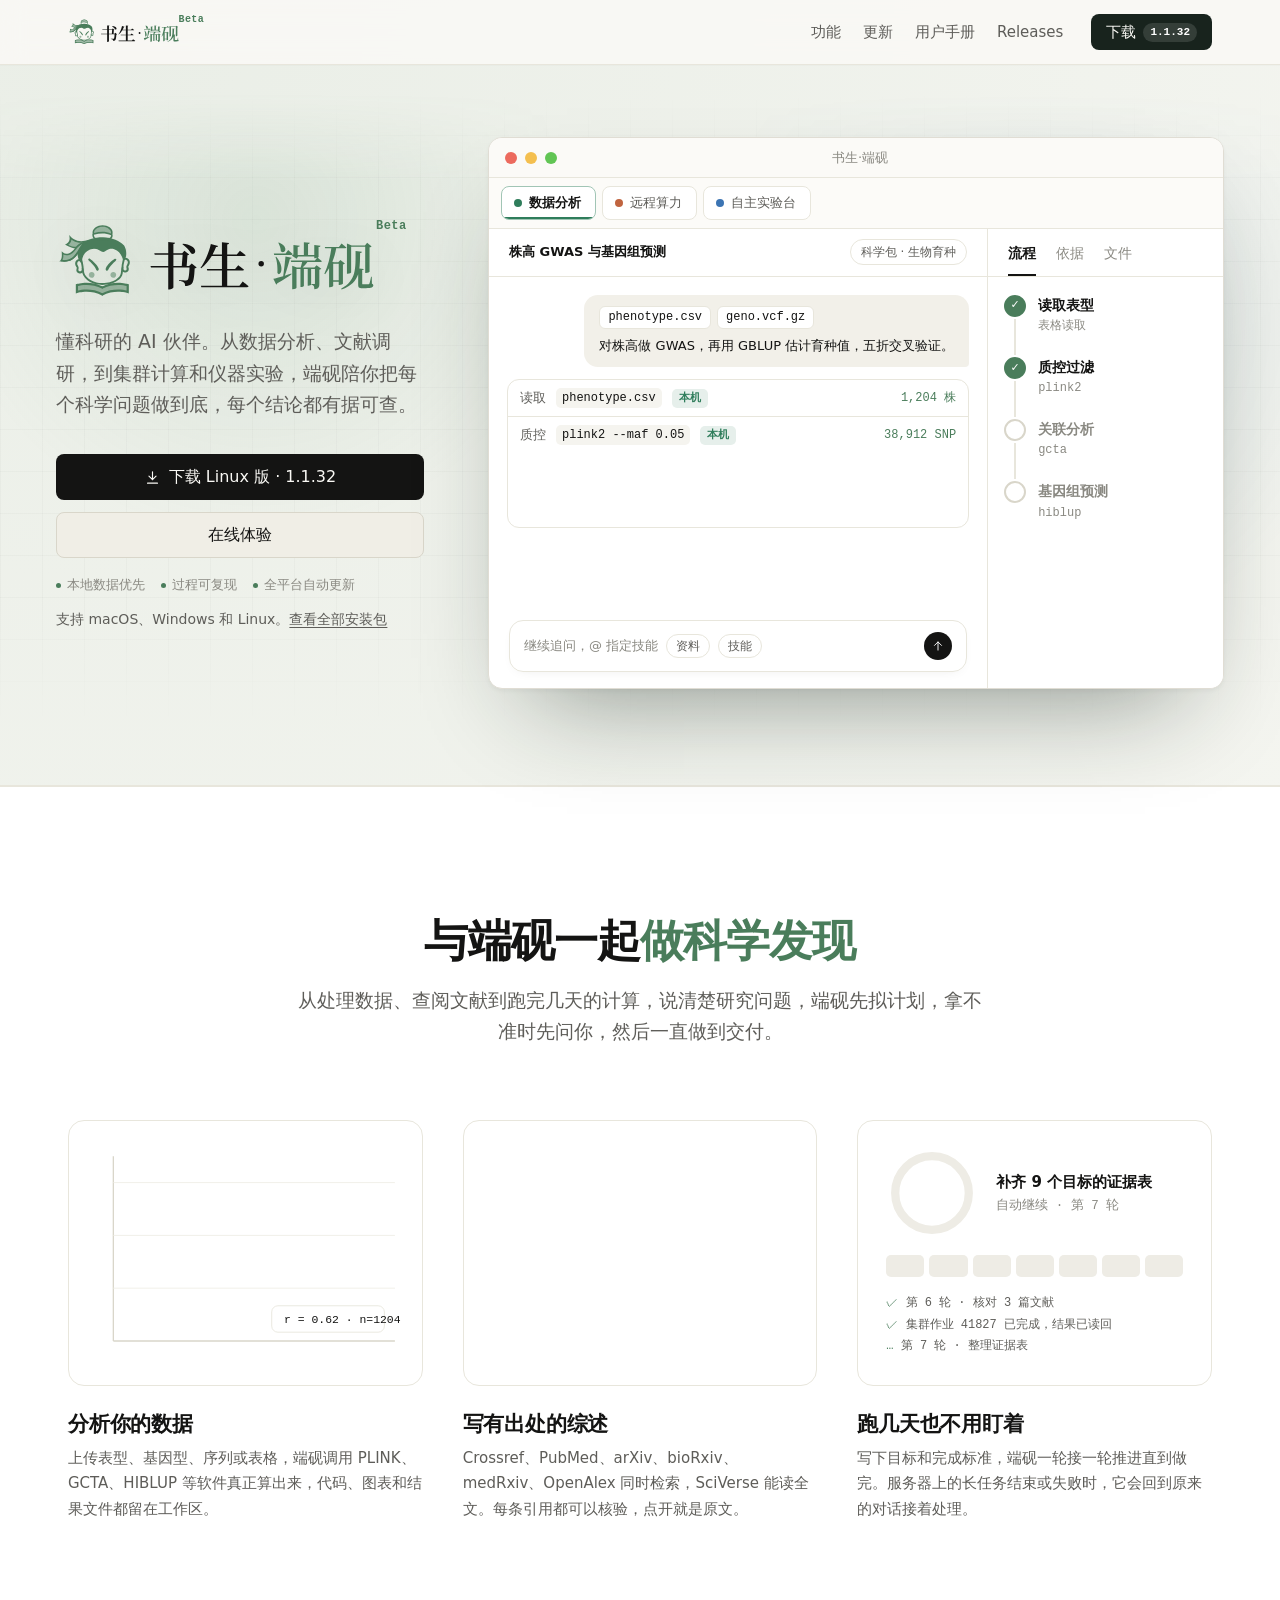
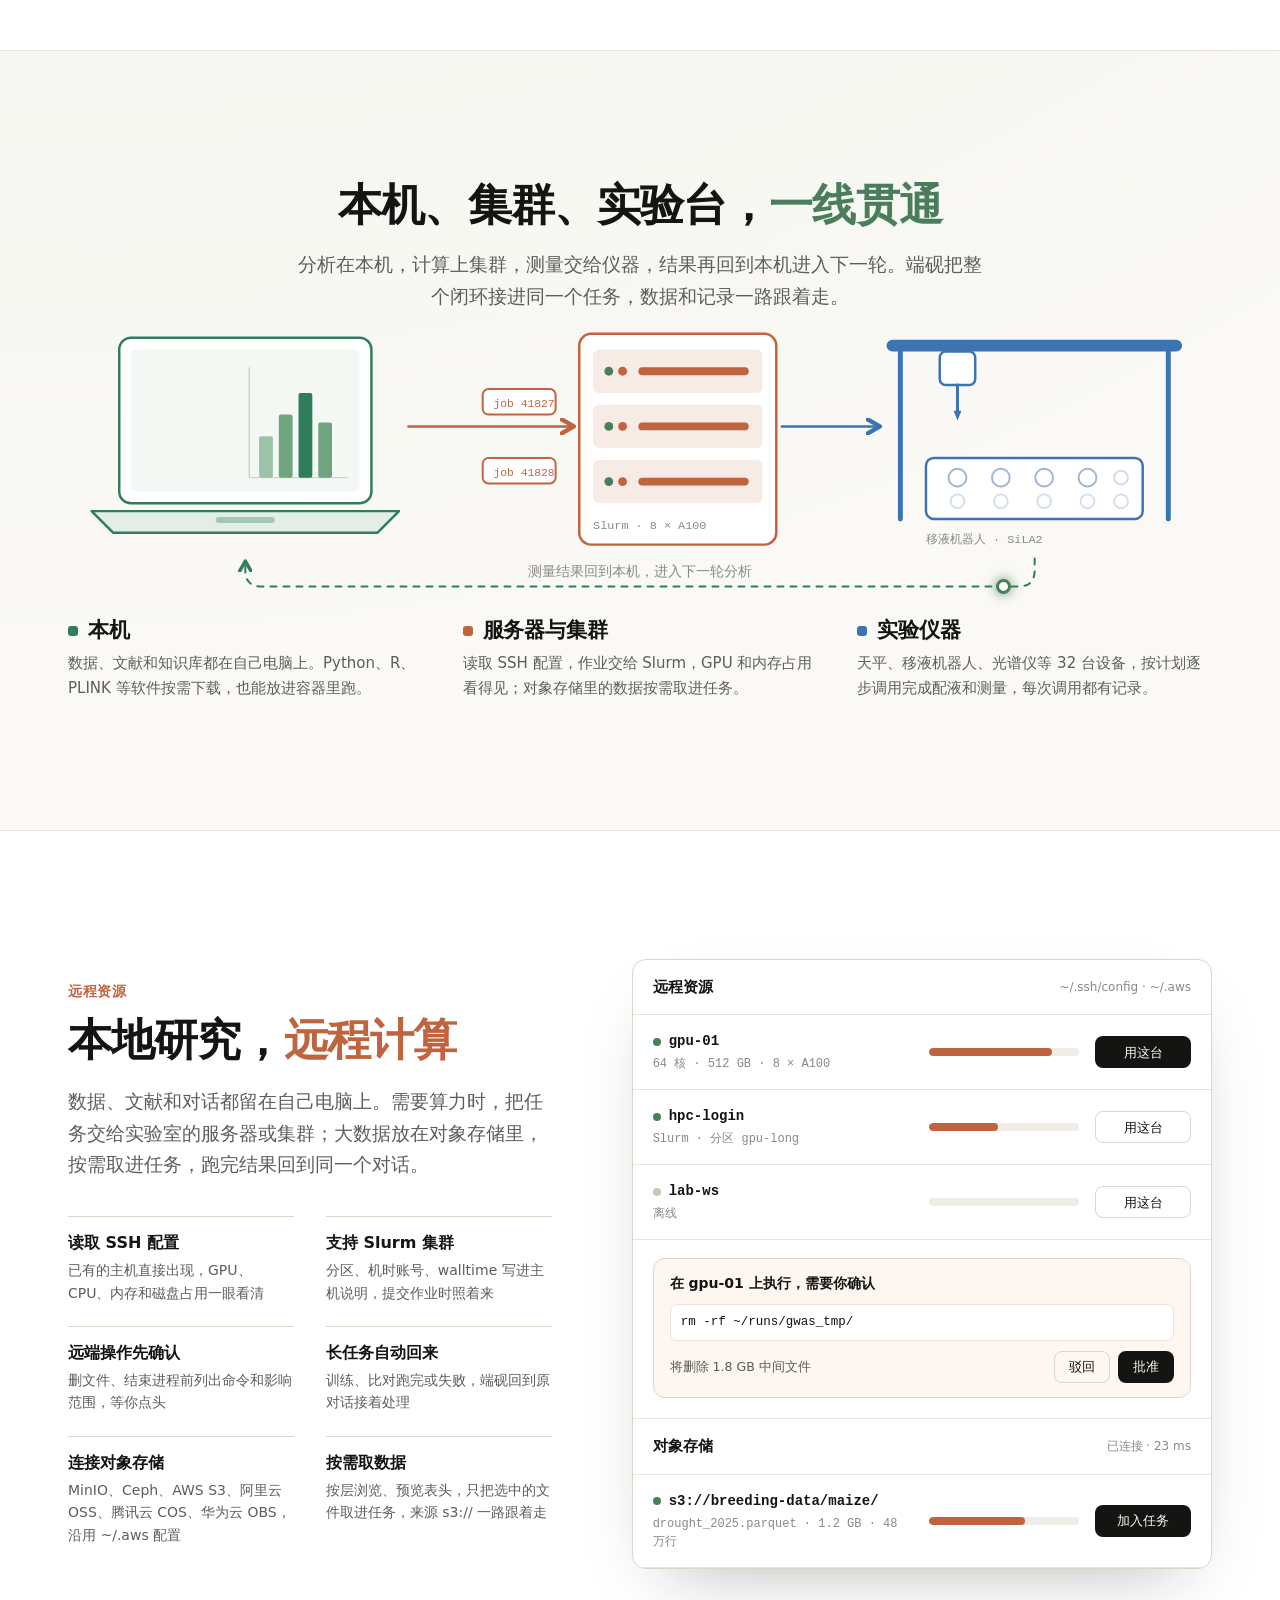
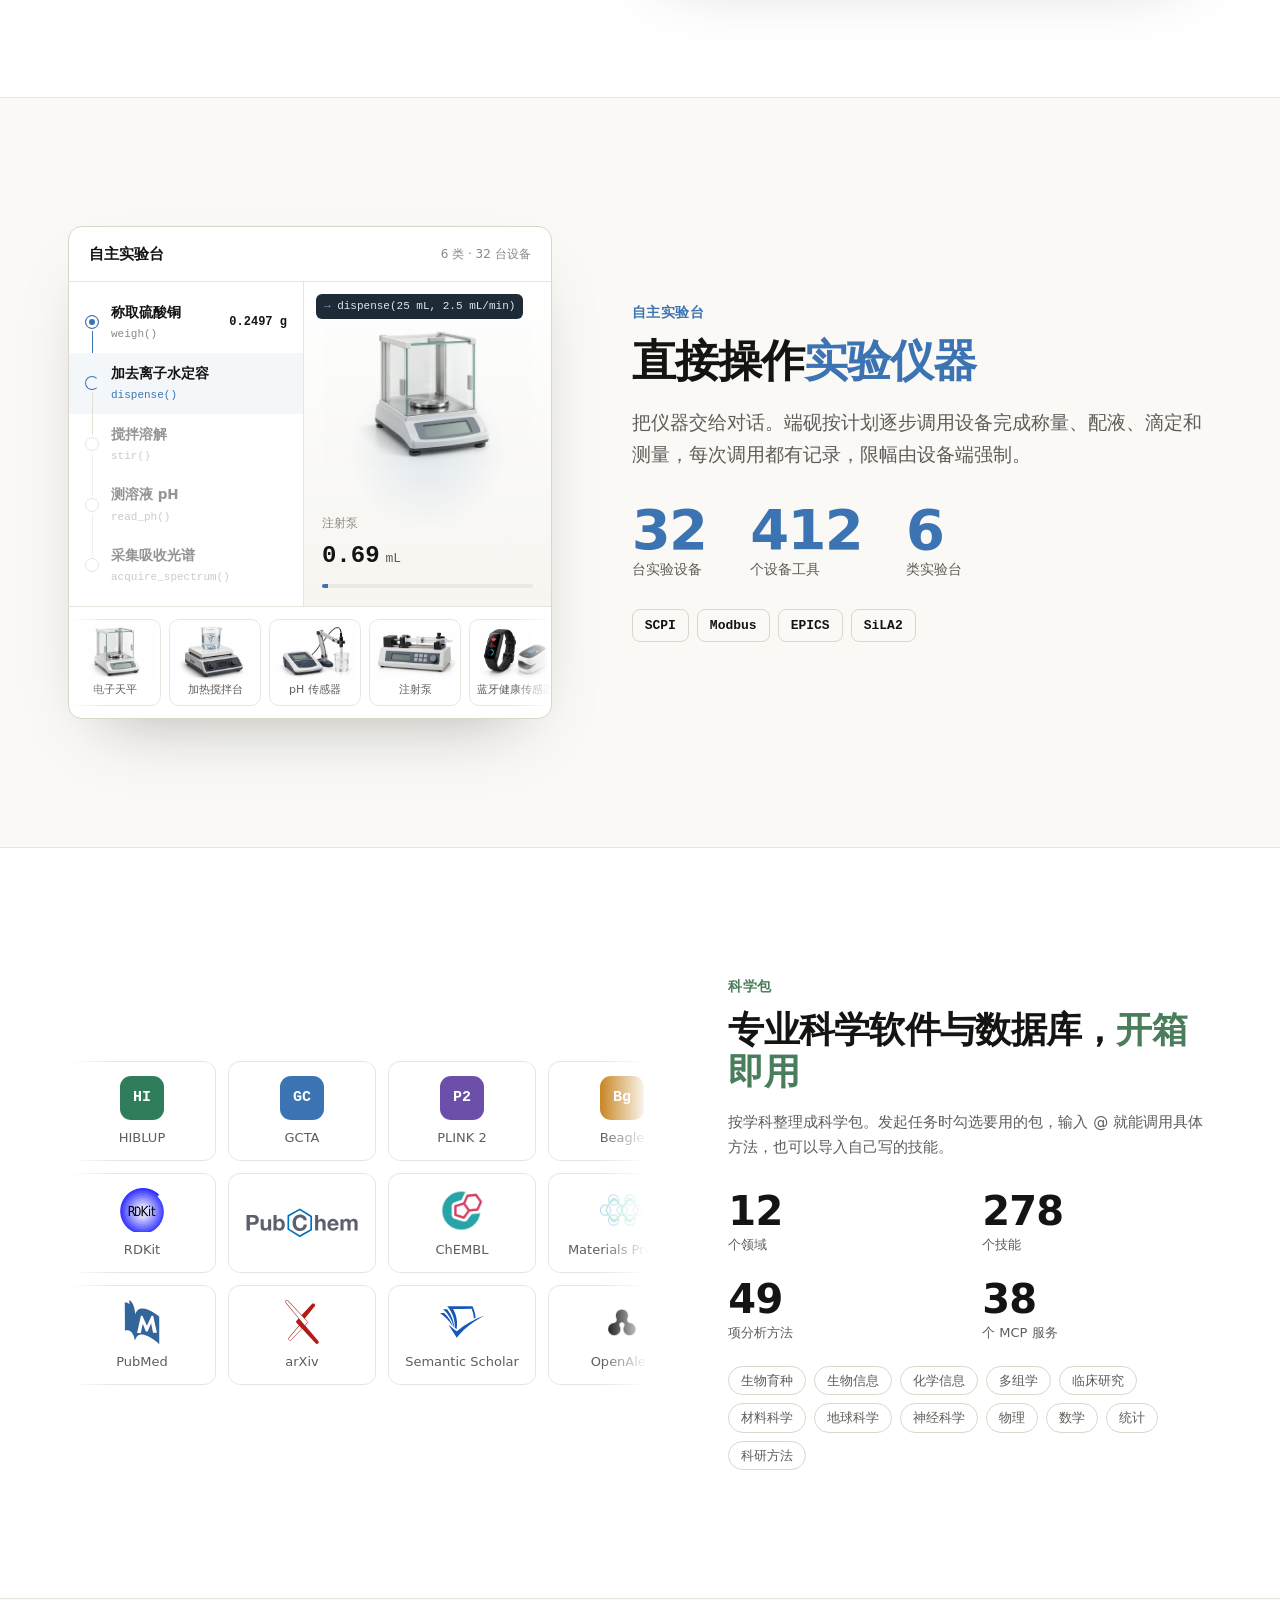
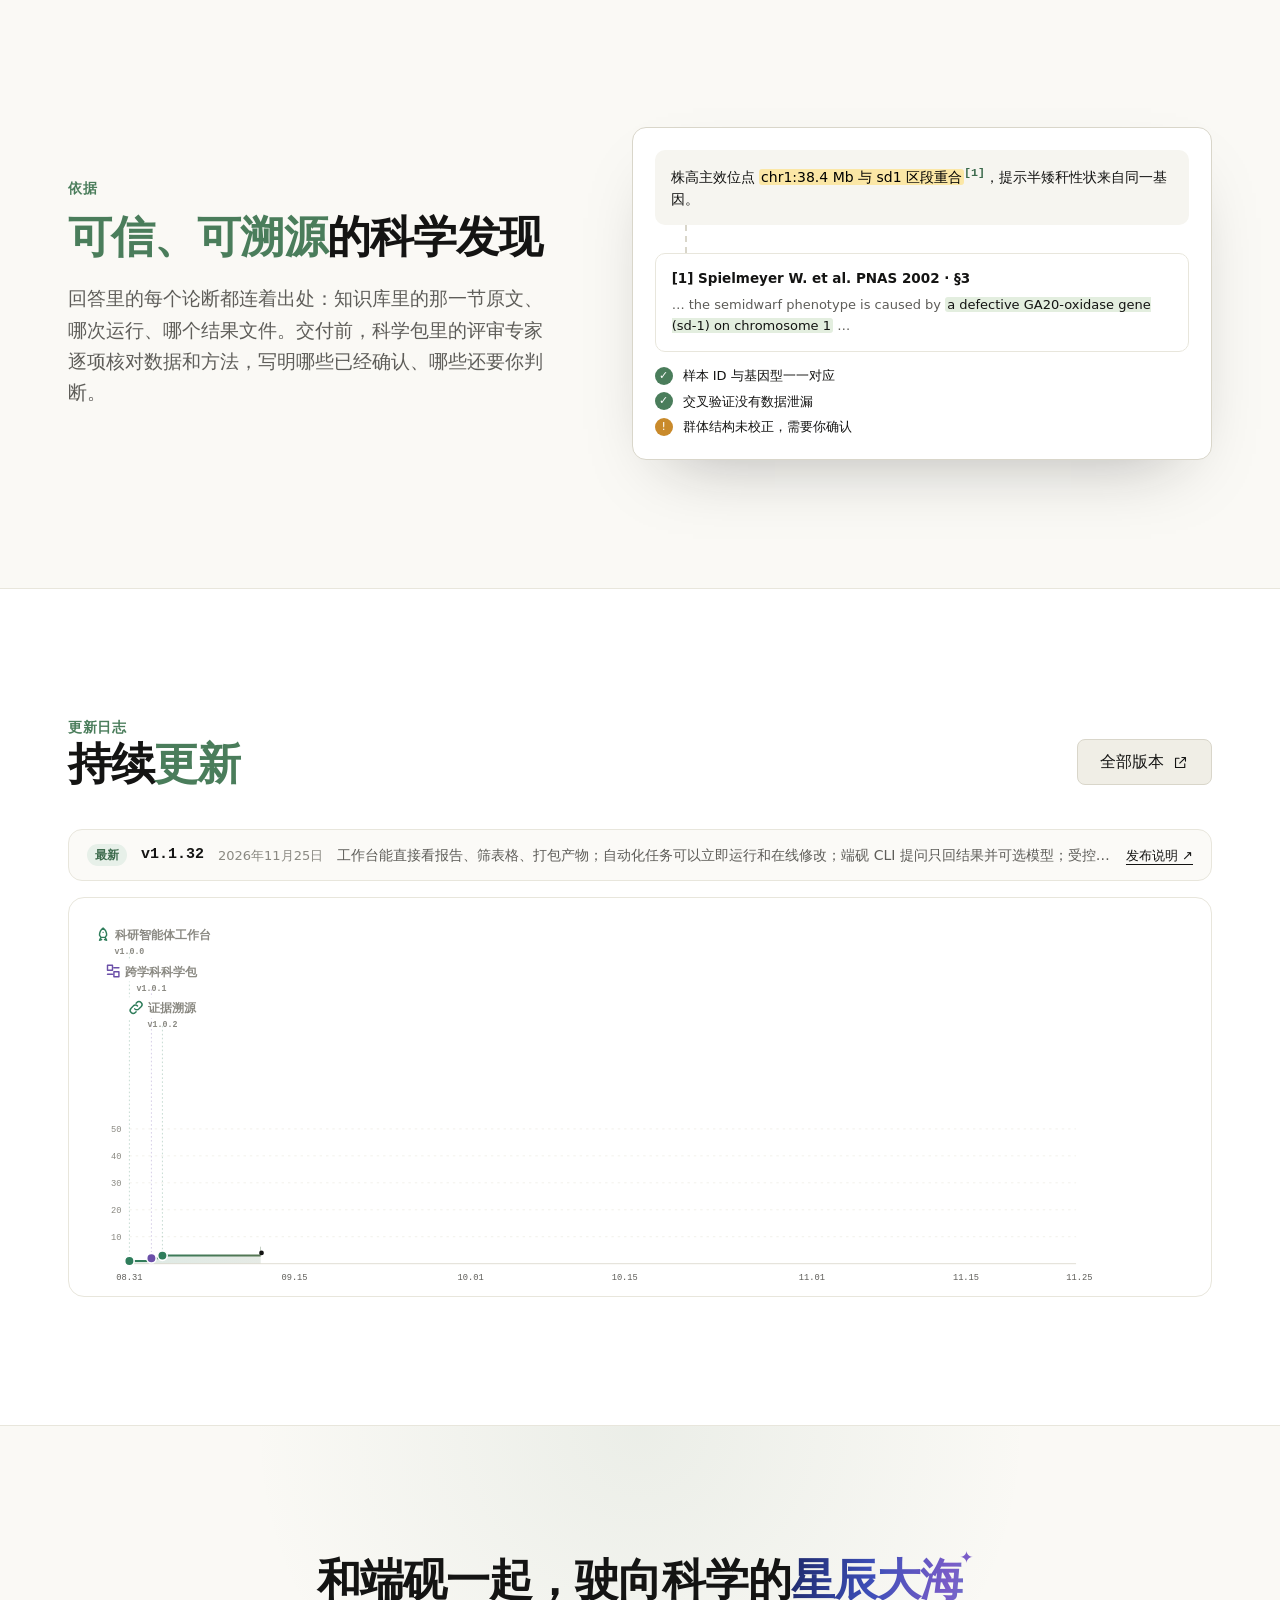
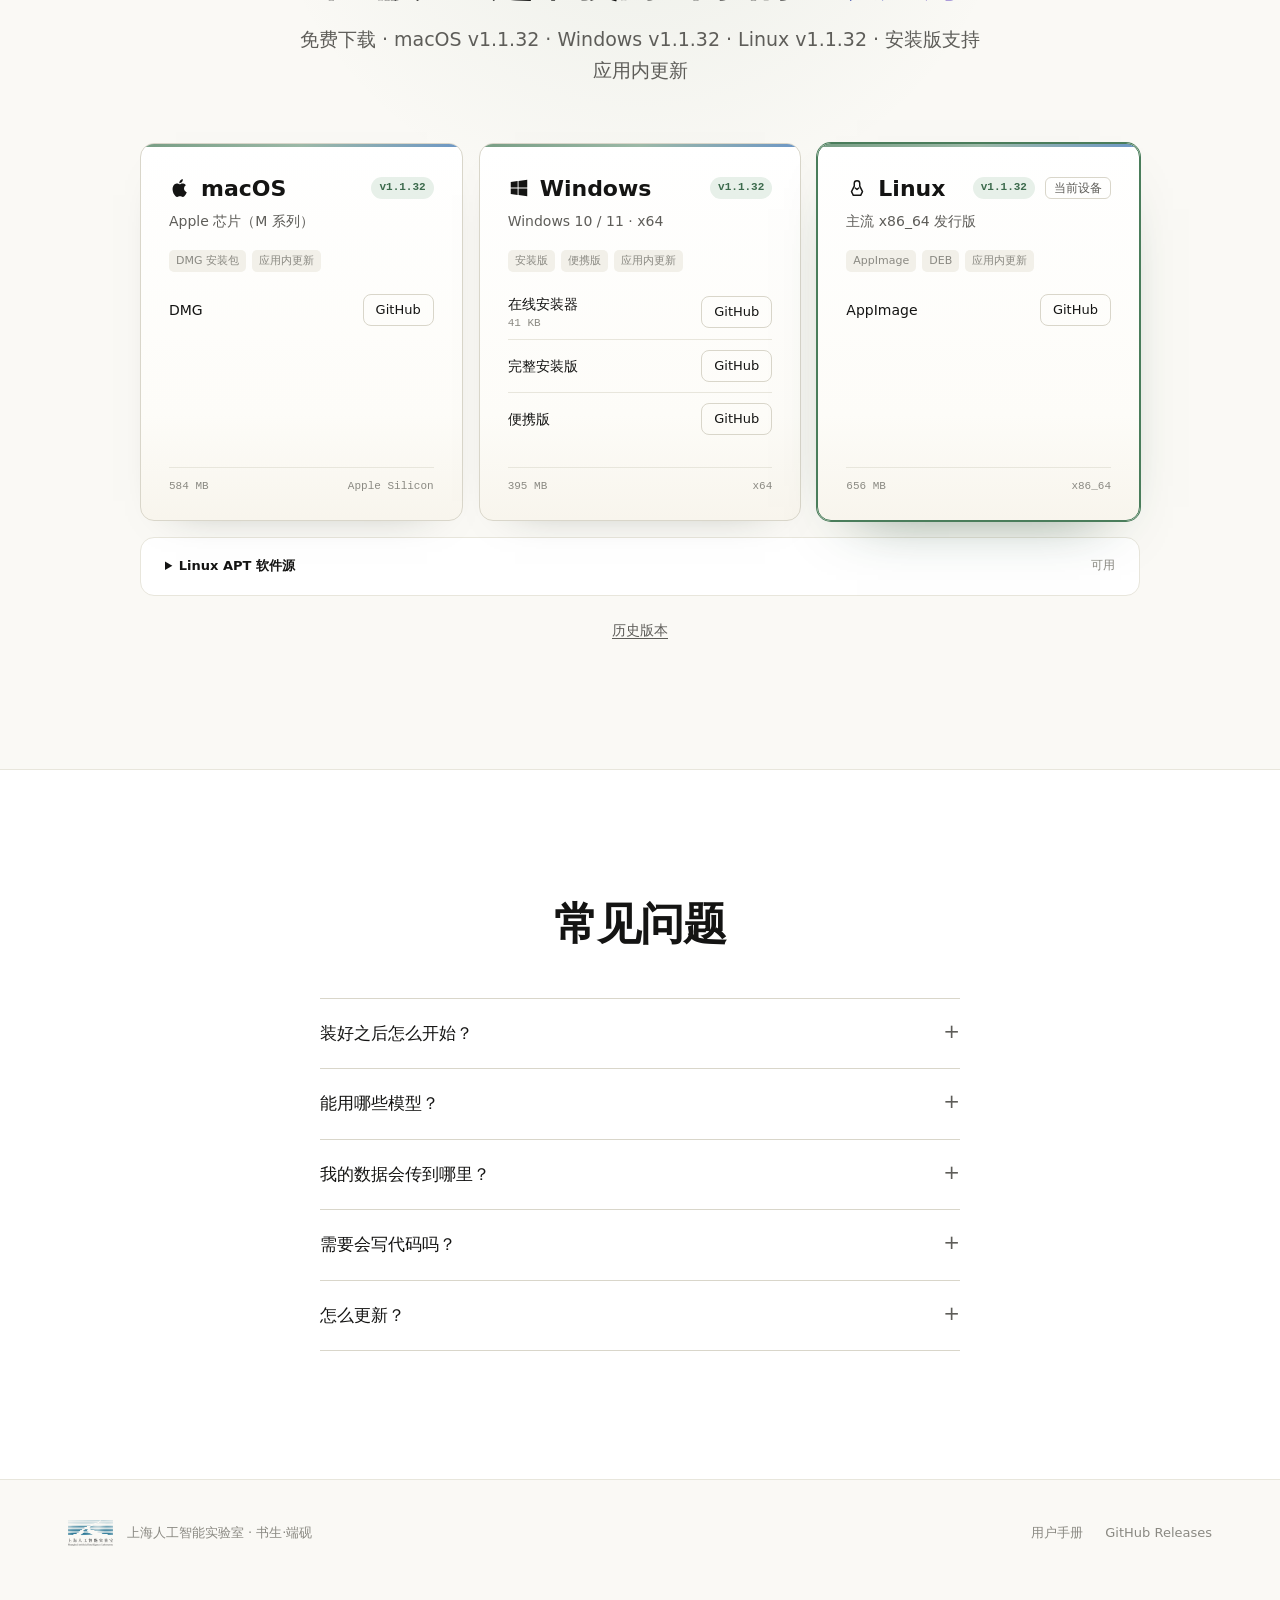
==== index.html @ 1d8c6253 "chore(pages): refresh latest release index" ====
<!doctype html>
<html lang="zh-CN">
<head>
<meta charset="utf-8">
<meta name="viewport" content="width=device-width, initial-scale=1">
<meta name="theme-color" content="#faf9f5">
<title>端砚 · Science Discovery｜让每个科学发现都有据可查</title>
<meta name="description" content="端砚是面向科研工作的 AI 伙伴：连接本地数据、远程算力与实验设备，从分析、推理到交付，让每个结论都有依据、每次运行都可复现。支持 macOS、Windows 和 Linux。">
<link rel="canonical" href="https://a3s-lab.github.io/duanyan-releases/">
<meta property="og:type" content="website">
<meta property="og:locale" content="zh_CN">
<meta property="og:title" content="端砚 · Science Discovery">
<meta property="og:description" content="从数据分析、远程算力到仪器实验，端砚陪你把每个科学问题做到底。">
<meta property="og:url" content="https://a3s-lab.github.io/duanyan-releases/">
<meta property="og:image" content="https://raw.githubusercontent.com/A3S-Lab/duanyan-releases/main/.github/homepage.png">
<meta name="twitter:card" content="summary_large_image">
<meta name="twitter:title" content="端砚 · Science Discovery">
<meta name="twitter:description" content="让每个科学发现都有据可查。">
<meta name="twitter:image" content="https://raw.githubusercontent.com/A3S-Lab/duanyan-releases/main/.github/homepage.png">
<link rel="icon" href="mark.svg" type="image/svg+xml">
<link rel="preconnect" href="https://api.github.com" crossorigin>
<link rel="stylesheet" href="styles.css?v=20261030b">
<script type="application/ld+json">
{"@context":"https://schema.org","@type":"SoftwareApplication","name":"端砚 · Science Discovery","applicationCategory":"ScienceApplication","operatingSystem":"macOS, Windows, Linux","description":"连接本地数据、远程算力与实验设备，让每个科学结论都有据可查。","offers":{"@type":"Offer","price":"0","priceCurrency":"CNY"},"url":"https://a3s-lab.github.io/duanyan-releases/"}
</script>
</head>
<body class="home">
<svg width="0" height="0" style="position:absolute" aria-hidden="true"><defs>
<symbol id="dl" viewBox="0 0 24 24"><path class="ico" d="M12 4v11m-5-5 5 5 5-5M5 20h14"/></symbol>
<symbol id="ext" viewBox="0 0 24 24"><path class="ico" d="M14 5h5v5m0-5-8 8M18 14v5H5V6h5"/></symbol>
<symbol id="up" viewBox="0 0 24 24"><path class="ico" d="M12 19V5m-6 6 6-6 6 6"/></symbol>
<symbol id="pack" viewBox="0 0 24 24"><rect class="ico" x="4" y="4" width="7" height="7" rx="1.5"/><rect class="ico" x="13" y="13" width="7" height="7" rx="1.5"/><path class="ico" d="M13 7.5h7M4 16.5h7"/></symbol>
<symbol id="book" viewBox="0 0 24 24"><path class="ico" d="M5 4v16M9 4v16M13 5l5 15"/></symbol>
<symbol id="cal" viewBox="0 0 24 24"><rect class="ico" x="4" y="5" width="16" height="15" rx="2"/><path class="ico" d="M4 10h16M9 3v4m6-4v4"/></symbol>
<symbol id="srv" viewBox="0 0 24 24"><rect class="ico" x="4" y="4" width="16" height="7" rx="1.5"/><rect class="ico" x="4" y="13" width="16" height="7" rx="1.5"/></symbol>
<symbol id="flask" viewBox="0 0 24 24"><path class="ico" d="M9 3h6m-5 0v6L5 19a1.5 1.5 0 0 0 1.3 2h11.4a1.5 1.5 0 0 0 1.3-2l-5-10V3"/></symbol>
<symbol id="apl" viewBox="0 0 24 24"><path fill="currentColor" d="M16.4 12.6c0-2.4 2-3.5 2-3.6-1.1-1.6-2.8-1.8-3.4-1.8-1.4-.2-2.8.8-3.5.8s-1.8-.8-3-.8C7 7.3 5.5 8.2 4.7 9.7c-1.7 2.9-.4 7.3 1.2 9.7.8 1.2 1.8 2.5 3 2.4 1.2 0 1.7-.8 3.1-.8s1.9.8 3.1.8c1.3 0 2.1-1.2 2.9-2.4.9-1.4 1.3-2.7 1.3-2.8 0 0-2.9-1.1-2.9-4ZM14.1 5.5c.6-.8 1.1-1.9 1-3-1 0-2.1.6-2.8 1.4-.6.7-1.2 1.8-1 2.9 1 .1 2.1-.5 2.8-1.3Z"/></symbol>
<symbol id="win" viewBox="0 0 24 24"><path fill="currentColor" d="M3 5.5 10.5 4.4v7.1H3V5.5Zm8.5-1.2L21 3v8.5h-9.5V4.3ZM3 12.5h7.5v7.1L3 18.5v-6Zm8.5 0H21V21l-9.5-1.3v-7.2Z"/></symbol>
<symbol id="tux" viewBox="0 0 24 24"><path class="ico" d="M9 10V7a3 3 0 0 1 6 0v3l3 6-2 4H8l-2-4 3-6Z"/><path class="ico" d="M10 12l2 1.5 2-1.5"/></symbol>
</defs></svg>

<header class="top"><div class="wrap top-in">
  <a class="brand" href="./"><img class="wordmark" src="wordmark.svg" alt="书生·端砚"><sup class="beta">Beta</sup></a>
  <nav><a href="#connect">功能</a><a href="#releases">更新</a><a href="manual.html" class="keep">用户手册</a><a href="https://github.com/A3S-Lab/duanyan-releases/releases/latest" rel="noopener">Releases</a></nav>
  <a class="btn btn-ink btn-sm nav-download" href="#download">下载 <span class="nav-version" id="nav-version">1.1.32</span></a>
</div></header>

<main>
<!-- 首屏 -->
<section class="wrap hero">
  <div class="hero-text">
  <h1 class="h1 h1-logo"><img src="wordmark.svg" alt="书生·端砚"><sup class="beta">Beta</sup></h1>
  <p class="lead">懂科研的 AI 伙伴。从数据分析、文献调研，到集群计算和仪器实验，端砚陪你把每个科学问题做到底，每个结论都有据可查。</p>
  <div class="acts">
    <a class="btn btn-ink" id="primary" href="#download"><svg><use href="#dl"/></svg><span id="primary-label">下载端砚</span></a>
    <a class="btn btn-sand" href="https://a3s-lab.discovery.intern-ai.org.cn/apps/science-discovery/" target="_blank" rel="noopener">在线体验</a>
  </div>
  <div class="hero-trust" aria-label="产品特性">
    <span><i></i>本地数据优先</span>
    <span><i></i>过程可复现</span>
    <span><i></i>全平台自动更新</span>
  </div>
  <p class="avail">支持 macOS、Windows 和 Linux。<a href="#download">查看全部安装包</a></p>
  </div>

  <div class="app" id="app" aria-label="端砚界面示意：数据分析、远程算力和自主实验台三段演示">
    <div class="app-bar"><i></i><i></i><i></i><span>书生·端砚</span></div>
    <div class="chapters" role="tablist">
      <button role="tab" data-ch="0" style="--c:var(--local)"><b></b>数据分析</button>
      <button role="tab" data-ch="1" style="--c:var(--hpc)"><b></b>远程算力</button>
      <button role="tab" data-ch="2" style="--c:var(--lab)"><b></b>自主实验台</button>
    </div>
    <div class="app-body">
      <div class="a-main">
        <!-- 第一幕：数据分析 -->
        <div class="scene" data-scene="0">
          <div class="a-head">株高 GWAS 与基因组预测<em>科学包 · 生物育种</em></div>
          <div class="a-thread">
            <div class="u-msg"><div class="att"><span>phenotype.csv</span><span>geno.vcf.gz</span></div>对株高做 GWAS，再用 GBLUP 估计育种值，五折交叉验证。</div>
            <div class="steps">
              <div class="st" style="--c:var(--local)">读取 <code>phenotype.csv</code><span class="where">本机</span><span class="s" data-done="1,204 株"></span></div>
              <div class="st" style="--c:var(--local)">质控 <code>plink2 --maf 0.05</code><span class="where">本机</span><span class="s" data-done="38,912 SNP"></span></div>
              <div class="st" style="--c:var(--local)">关联分析 <code>gcta --mlma</code><span class="where">本机</span><span class="s" data-done="12.6 s"></span></div>
              <div class="st" style="--c:var(--local)">基因组预测 <code>hiblup</code><span class="where">本机</span><span class="s" data-done="r = 0.62"></span></div>
            </div>
            <div class="ans">
              第 1、6 号染色体各有一个显著位点，<b>chr1:38.4 Mb</b> 与已知 sd1 区段重合；GBLUP 五折平均预测精度 <b>r = 0.62</b>。
              <div class="plot"><h6>曼哈顿图 · plant_height</h6><svg viewBox="0 0 600 120" preserveAspectRatio="none" id="manh"></svg></div>
            </div>
          </div>
        </div>
        <!-- 第二幕：远程算力 -->
        <div class="scene" data-scene="1">
          <div class="a-head">置换检验 · 1000 次<em>远程主机 · hpc-login</em></div>
          <div class="a-thread">
            <div class="u-msg">在集群上用 8 张 A100 跑 1000 次置换检验，跑完把结果拿回来。</div>
            <div class="steps">
              <div class="st" style="--c:var(--hpc)">选择主机 <code>hpc-login</code><span class="where">Slurm</span><span class="s" data-done="空闲 8/8 GPU"></span></div>
              <div class="st" style="--c:var(--hpc)">上传 <code>rice_qc.bed</code><span class="where">1.2 GB</span><span class="s" data-done="28 s"></span></div>
              <div class="st" style="--c:var(--hpc)">提交作业 <code>sbatch perm.sh</code><span class="where">job 41827</span><span class="s" data-done="完成 · 2 h 14 m"></span></div>
              <div class="st st-confirm" style="--c:var(--hpc)"><span class="cf">需要你确认</span>清理远端 <code>rm -rf ~/runs/perm_tmp/</code><span class="s" data-done="已批准"></span></div>
              <div class="st" style="--c:var(--local)">取回 <code>perm_pvals.csv</code><span class="where">本机</span><span class="s" data-done="已同步"></span></div>
            </div>
            <div class="ans">1000 次置换后的经验阈值为 <b>p = 2.1×10⁻⁶</b>，chr1 位点依然显著。作业跑完后端砚自动回到这条对话，结果已存到本机工作区。</div>
          </div>
        </div>
        <!-- 第三幕：自主实验台 -->
        <div class="scene" data-scene="2">
          <div class="a-head">Cu²⁺ 标准曲线<em>自主实验台 · 化学湿实验</em></div>
          <div class="a-thread">
            <div class="u-msg">配 5 个浓度梯度的 Cu²⁺ 标准溶液，测 520 nm 吸光度，拟合标准曲线。</div>
            <div class="steps">
              <div class="st" style="--c:var(--lab)">称量 <code>balance.weigh</code><span class="where">电子天平</span><span class="s" data-done="0.5012 g"></span></div>
              <div class="st" style="--c:var(--lab)">配液 <code>pump.dispense ×5</code><span class="where">注射泵</span><span class="s" data-done="5 管"></span></div>
              <div class="st" style="--c:var(--lab)">分液 <code>handler.transfer</code><span class="where">移液机器人</span><span class="s" data-done="A1→A5"></span></div>
              <div class="st" style="--c:var(--lab)">测量 <code>spectro.read 520nm</code><span class="where">光谱仪</span><span class="s" data-done="5 个读数"></span></div>
            </div>
            <div class="ans">
              标准曲线 <b>A = 0.182·c + 0.004</b>，<b>R² = 0.998</b>。每次设备调用的参数和读数都已记录。
              <div class="plot"><h6>标准曲线 · 520 nm</h6><svg viewBox="0 0 600 120" preserveAspectRatio="none">
                <path d="M40 110H590M40 110V8" stroke="#e8e6dc" stroke-width="1.5"/>
                <path d="M60 104 L570 16" stroke="#3c74b3" stroke-width="2.5" vector-effect="non-scaling-stroke"/>
                <g fill="#3c74b3"><circle cx="100" cy="97" r="4"/><circle cx="210" cy="79" r="4"/><circle cx="320" cy="58" r="4"/><circle cx="430" cy="41" r="4"/><circle cx="540" cy="21" r="4"/></g>
              </svg></div>
            </div>
          </div>
        </div>
        <div class="a-comp">继续追问，@ 指定技能<span class="c">资料</span><span class="c">技能</span><span class="go"><svg width="14" height="14"><use href="#up"/></svg></span></div>
      </div>
      <aside class="a-right">
        <!-- 右栏 1：流程 -->
        <div class="rp" data-scene="0">
          <div class="a-tabs"><span class="on">流程</span><span>依据</span><span>文件</span></div>
          <div class="flowv">
            <div class="fn"><span class="d"></span><div><b>读取表型</b><small>表格读取</small></div></div>
            <div class="fn"><span class="d"></span><div><b>质控过滤</b><small>plink2</small></div></div>
            <div class="fn"><span class="d"></span><div><b>关联分析</b><small>gcta</small></div></div>
            <div class="fn"><span class="d"></span><div><b>基因组预测</b><small>hiblup</small></div></div>
          </div>
          <div class="evid"><b>预测精度 r = 0.62<span>✓ 已核对</span></b><p>2 份数据 · 4 次运行 · 5 个结果文件</p></div>
        </div>
        <!-- 右栏 2：远程主机 -->
        <div class="rp" data-scene="1">
          <div class="a-tabs"><span class="on">远程主机</span><span>作业</span></div>
          <div class="hosts">
            <div class="hrow on"><b>hpc-login</b><small>Slurm · 8 × A100</small><div class="gpus"><i></i><i></i><i></i><i></i><i></i><i></i><i></i><i></i></div></div>
            <div class="hrow"><b>gpu-01</b><small>64 核 · 512 GB</small><div class="meter"><i style="width:38%"></i></div></div>
            <div class="hrow off"><b>lab-ws</b><small>离线</small></div>
          </div>
          <div class="jobcard"><b>job 41827<span>RUNNING</span></b><div class="prog"><i></i></div><p>perm.sh · 1000 次置换 · gpu-long</p></div>
        </div>
        <!-- 右栏 3：设备 -->
        <div class="rp" data-scene="2">
          <div class="a-tabs"><span class="on">设备</span><span>记录</span></div>
          <div class="devlist">
            <div class="dv" data-i="0"><b>电子天平</b><code>0.5012 g</code></div>
            <div class="dv" data-i="1"><b>注射泵</b><code>2.50 mL/min</code></div>
            <div class="dv" data-i="2"><b>移液机器人</b><code>A3 · 50 µL</code></div>
            <div class="dv" data-i="3"><b>光谱仪</b><svg viewBox="0 0 120 30" preserveAspectRatio="none"><path class="trace" d="M0 27 C20 26 28 24 36 20 S48 3 56 3 S66 22 76 22 S96 14 104 14 S114 24 120 26"/></svg></div>
          </div>
          <p class="protos">SCPI · Modbus · EPICS · SiLA2</p>
        </div>
      </aside>
    </div>
  </div>
</section>

<!-- 能接手的事 -->
<section class="band white"><div class="wrap">
  <div class="center">
    <h2 class="h2">与端砚一起<em class="g">做科学发现</em></h2>
    <p class="lead">从处理数据、查阅文献到跑完几天的计算，说清楚研究问题，端砚先拟计划，拿不准时先问你，然后一直做到交付。</p>
  </div>
  <div class="tasks">
    <div class="task">
      <div class="pic p-analysis">
        <svg viewBox="0 0 400 300" aria-hidden="true">
          <path d="M50 250H370M50 250V40" stroke="#d9d6ca" stroke-width="1.5" fill="none"/>
          <path d="M50 190H370M50 130H370M50 70H370" stroke="#f0eee6" stroke-width="1"/>
          <g fill="#4a7d5b">
            <circle class="dot" cx="80" cy="222" r="5" style="animation-delay:.1s"/><circle class="dot" cx="102" cy="205" r="5" style="animation-delay:.2s"/>
            <circle class="dot" cx="122" cy="214" r="5" style="animation-delay:.3s"/><circle class="dot" cx="140" cy="186" r="5" style="animation-delay:.4s"/>
            <circle class="dot" cx="165" cy="176" r="5" style="animation-delay:.5s"/><circle class="dot" cx="186" cy="182" r="5" style="animation-delay:.6s"/>
            <circle class="dot" cx="206" cy="150" r="5" style="animation-delay:.7s"/><circle class="dot" cx="230" cy="142" r="5" style="animation-delay:.8s"/>
            <circle class="dot" cx="252" cy="148" r="5" style="animation-delay:.9s"/><circle class="dot" cx="272" cy="118" r="5" style="animation-delay:1s"/>
            <circle class="dot" cx="296" cy="104" r="5" style="animation-delay:1.1s"/><circle class="dot" cx="318" cy="112" r="5" style="animation-delay:1.2s"/>
            <circle class="dot" cx="340" cy="82" r="5" style="animation-delay:1.3s"/>
          </g>
          <path class="fit" d="M66 228 L352 78" stroke="#c0643f" stroke-width="3" fill="none" stroke-linecap="round"/>
          <rect x="230" y="210" width="128" height="30" rx="7" fill="#fff" stroke="#e8e6dc"/>
          <text x="244" y="230" font-family="ui-monospace,Menlo,monospace" font-size="13" fill="#141413">r = 0.62 · n=1204</text>
        </svg>
      </div>
      <h3 class="h3">分析你的数据</h3>
      <p class="small">上传表型、基因型、序列或表格，端砚调用 PLINK、GCTA、HIBLUP 等软件真正算出来，代码、图表和结果文件都留在工作区。</p>
    </div>
    <div class="task">
      <div class="pic p-lit">
        <div class="cite"><i>1</i><div><b>Semidwarf (sd-1) gene in rice</b>Spielmeyer W. · PNAS 2002 · <u>DOI ↗</u></div><span class="ok">✓</span></div>
        <div class="cite"><i>2</i><div><b>GCTA: a tool for genome-wide complex trait analysis</b>Yang J. · AJHG 2011 · <u>PMID ↗</u></div><span class="ok">✓</span></div>
        <div class="cite"><i>3</i><div><b>Genomic selection in plant breeding</b>Crossa J. · Trends Plant Sci 2017 · <u>DOI ↗</u></div><span class="ok">✓</span></div>
      </div>
      <h3 class="h3">写有出处的综述</h3>
      <p class="small">Crossref、PubMed、arXiv、bioRxiv、medRxiv、OpenAlex 同时检索，SciVerse 能读全文。每条引用都可以核验，点开就是原文。</p>
    </div>
    <div class="task">
      <div class="pic p-goal">
        <div class="ring">
          <svg viewBox="0 0 100 100" aria-hidden="true"><circle cx="50" cy="50" r="40" fill="none" stroke="#eeece5" stroke-width="9"/><circle class="arc" cx="50" cy="50" r="40" fill="none" stroke="#4a7d5b" stroke-width="9" stroke-linecap="round" transform="rotate(-90 50 50)"/></svg>
          <div><b>补齐 9 个目标的证据表</b><span>自动继续 · 第 7 轮</span></div>
        </div>
        <div class="rounds"><i></i><i></i><i></i><i></i><i></i><i></i><i></i></div>
        <div class="log"><em>✓</em> 第 6 轮 · 核对 3 篇文献<br><em>✓</em> 集群作业 41827 已完成，结果已读回<br><em>…</em> 第 7 轮 · 整理证据表</div>
      </div>
      <h3 class="h3">跑几天也不用盯着</h3>
      <p class="small">写下目标和完成标准，端砚一轮接一轮推进直到做完。服务器上的长任务结束或失败时，它会回到原来的对话接着处理。</p>
    </div>
  </div>
</div></section>

<!-- 贯通 -->
<section class="band" id="connect"><div class="wrap">
  <div class="center">
    <h2 class="h2">本机、集群、实验台，<em class="g">一线贯通</em></h2>
    <p class="lead">分析在本机，计算上集群，测量交给仪器，结果再回到本机进入下一轮。端砚把整个闭环接进同一个任务，数据和记录一路跟着走。</p>
  </div>
  <div class="ills">
    <svg class="ill-link" aria-hidden="true">
      <defs><linearGradient id="lg" gradientUnits="userSpaceOnUse"><stop offset="0" stop-color="#2f7d5b"/><stop offset=".5" stop-color="#c0643f"/><stop offset="1" stop-color="#3c74b3"/></linearGradient>
      <marker id="ah" viewBox="0 0 10 10" refX="7" refY="5" markerWidth="7" markerHeight="7" orient="auto-start-reverse"><path d="M1 1l7 4-7 4" fill="none" stroke="context-stroke" stroke-width="1.8" stroke-linecap="round" stroke-linejoin="round"/></marker></defs>
      <path class="fw1" stroke="#c0643f" marker-end="url(#ah)"/>
      <path class="fw2" stroke="#3c74b3" marker-end="url(#ah)"/>
      <path class="bk" stroke="#2f7d5b" marker-end="url(#ah)"/>
      <text class="bk-t" text-anchor="middle">测量结果回到本机，进入下一轮分析</text>
      <circle class="spark2" r="6" fill="#fff"><animateMotion dur="9s" repeatCount="indefinite"/></circle>
    </svg>
    <div class="ill" style="--c:var(--local)">
      <svg viewBox="0 0 360 240" aria-hidden="true">
        <rect x="52" y="18" width="256" height="168" rx="12" fill="#fff" stroke="#2f7d5b" stroke-width="2.5"/>
        <rect x="64" y="30" width="232" height="144" rx="5" fill="#f4f8f5"/>
        <g class="lt-code">
          <rect x="76" y="46" width="70" height="7" rx="3.5" fill="#2f7d5b"/>
          <rect x="84" y="62" width="58" height="7" rx="3.5" fill="#9cc2a8"/>
          <rect x="84" y="78" width="80" height="7" rx="3.5" fill="#9cc2a8"/>
          <rect x="76" y="94" width="50" height="7" rx="3.5" fill="#2f7d5b"/>
          <rect x="84" y="110" width="66" height="7" rx="3.5" fill="#9cc2a8"/>
        </g>
        <path d="M184 160H284M184 160V48" stroke="#c8d8cc" stroke-width="1.5"/>
        <rect class="lt-bar" x="194" y="118" width="14" height="42" rx="2" fill="#9cc2a8"/>
        <rect class="lt-bar" x="214" y="96" width="14" height="64" rx="2" fill="#6fa47f" style="animation-delay:.15s"/>
        <rect class="lt-bar" x="234" y="74" width="14" height="86" rx="2" fill="#2f7d5b" style="animation-delay:.3s"/>
        <rect class="lt-bar" x="254" y="104" width="14" height="56" rx="2" fill="#6fa47f" style="animation-delay:.45s"/>
        <path d="M24 194h312l-22 22H46z" fill="#e4eee6" stroke="#2f7d5b" stroke-width="2.5" stroke-linejoin="round"/>
        <rect x="150" y="200" width="60" height="6" rx="3" fill="#2f7d5b" opacity=".35"/>
      </svg>
      
      <h3 class="h3">本机</h3>
      <p class="small">数据、文献和知识库都在自己电脑上。Python、R、PLINK 等软件按需下载，也能放进容器里跑。</p>
    </div>
    <div class="ill" style="--c:var(--hpc)">
      <svg viewBox="0 0 360 240" aria-hidden="true">
        <g class="job"><rect x="20" y="70" width="74" height="26" rx="6" fill="#fff" stroke="#c0643f" stroke-width="2"/><text x="31" y="88" font-family="ui-monospace,Menlo,monospace" font-size="11.5" fill="#c0643f">job 41827</text></g>
        <g class="job" style="animation-delay:-2.2s"><rect x="20" y="140" width="74" height="26" rx="6" fill="#fff" stroke="#c0643f" stroke-width="2"/><text x="31" y="158" font-family="ui-monospace,Menlo,monospace" font-size="11.5" fill="#c0643f">job 41828</text></g>
        <rect x="118" y="14" width="200" height="214" rx="12" fill="#fff" stroke="#c0643f" stroke-width="2.5"/>
        <g>
          <rect x="132" y="30" width="172" height="44" rx="6" fill="#f7ece5"/>
          <circle class="led" cx="148" cy="52" r="4.5" fill="#4a7d5b"/><circle class="led" cx="162" cy="52" r="4.5" fill="#c0643f" style="animation-delay:-.4s"/>
          <rect x="178" y="48" width="112" height="8" rx="4" fill="#ecdcd1"/><rect class="load" x="178" y="48" width="112" height="8" rx="4" fill="#c0643f"/>
          <rect x="132" y="86" width="172" height="44" rx="6" fill="#f7ece5"/>
          <circle class="led" cx="148" cy="108" r="4.5" fill="#4a7d5b" style="animation-delay:-.7s"/><circle class="led" cx="162" cy="108" r="4.5" fill="#c0643f" style="animation-delay:-.2s"/>
          <rect x="178" y="104" width="112" height="8" rx="4" fill="#ecdcd1"/><rect class="load" x="178" y="104" width="112" height="8" rx="4" fill="#c0643f" style="animation-delay:-1s"/>
          <rect x="132" y="142" width="172" height="44" rx="6" fill="#f7ece5"/>
          <circle class="led" cx="148" cy="164" r="4.5" fill="#4a7d5b" style="animation-delay:-.3s"/><circle class="led" cx="162" cy="164" r="4.5" fill="#c0643f" style="animation-delay:-.9s"/>
          <rect x="178" y="160" width="112" height="8" rx="4" fill="#ecdcd1"/><rect class="load" x="178" y="160" width="112" height="8" rx="4" fill="#c0643f" style="animation-delay:-1.8s"/>
        </g>
        <text x="132" y="212" font-family="ui-monospace,Menlo,monospace" font-size="12" fill="#8a8982">Slurm · 8 × A100</text>
      </svg>
      
      <h3 class="h3">服务器与集群</h3>
      <p class="small">读取 SSH 配置，作业交给 Slurm，GPU 和内存占用看得见；对象存储里的数据按需取进任务。</p>
    </div>
    <div class="ill" style="--c:var(--lab)">
      <svg viewBox="0 0 360 240" aria-hidden="true">
        <rect x="30" y="20" width="300" height="12" rx="6" fill="#3c74b3"/>
        <path d="M44 32v170M316 32v170" stroke="#3c74b3" stroke-width="5" stroke-linecap="round"/>
        <g class="head">
          <rect x="84" y="32" width="36" height="34" rx="6" fill="#fff" stroke="#3c74b3" stroke-width="2.5"/>
          <path d="M102 66v26" stroke="#3c74b3" stroke-width="3" stroke-linecap="round"/>
          <path d="M98 92h8l-4 10z" fill="#3c74b3"/>
          <circle class="drop" cx="102" cy="110" r="4" fill="#4a86c8"/>
        </g>
        <rect x="70" y="140" width="220" height="62" rx="8" fill="#fff" stroke="#3c74b3" stroke-width="2.5"/>
        <circle class="well w1" cx="102" cy="160" r="9" stroke="#9cb7d6" stroke-width="2"/>
        <circle class="well w2" cx="146" cy="160" r="9" stroke="#9cb7d6" stroke-width="2"/>
        <circle class="well w3" cx="190" cy="160" r="9" stroke="#9cb7d6" stroke-width="2"/>
        <circle class="well w4" cx="234" cy="160" r="9" stroke="#9cb7d6" stroke-width="2"/>
        <g fill="#fff" stroke="#d3deeb" stroke-width="2"><circle cx="102" cy="184" r="7"/><circle cx="146" cy="184" r="7"/><circle cx="190" cy="184" r="7"/><circle cx="234" cy="184" r="7"/><circle cx="268" cy="160" r="7"/><circle cx="268" cy="184" r="7"/></g>
        <text x="70" y="226" font-family="ui-monospace,Menlo,monospace" font-size="12" fill="#8a8982">移液机器人 · SiLA2</text>
      </svg>
      
      <h3 class="h3">实验仪器</h3>
      <p class="small">天平、移液机器人、光谱仪等 32 台设备，按计划逐步调用完成配液和测量，每次调用都有记录。</p>
    </div>
  </div>
</div></section>

<!-- 远程资源 -->
<section class="band white" style="--c:var(--hpc)"><div class="wrap feat">
  <div>
    <div class="kick">远程资源</div>
    <h2 class="h2">本地研究，<em class="o">远程计算</em></h2>
    <p class="lead">数据、文献和对话都留在自己电脑上。需要算力时，把任务交给实验室的服务器或集群；大数据放在对象存储里，按需取进任务，跑完结果回到同一个对话。</p>
    <div class="facts">
      <div><b>读取 SSH 配置</b><span>已有的主机直接出现，GPU、CPU、内存和磁盘占用一眼看清</span></div>
      <div><b>支持 Slurm 集群</b><span>分区、机时账号、walltime 写进主机说明，提交作业时照着来</span></div>
      <div><b>远端操作先确认</b><span>删文件、结束进程前列出命令和影响范围，等你点头</span></div>
      <div><b>长任务自动回来</b><span>训练、比对跑完或失败，端砚回到原对话接着处理</span></div>
      <div><b>连接对象存储</b><span>MinIO、Ceph、AWS S3、阿里云 OSS、腾讯云 COS、华为云 OBS，沿用 ~/.aws 配置</span></div>
      <div><b>按需取数据</b><span>按层浏览、预览表头，只把选中的文件取进任务，来源 s3:// 一路跟着走</span></div>
    </div>
  </div>
  <div class="vis">
    <div class="ui">
      <div class="ui-h">远程资源<small>~/.ssh/config · ~/.aws</small></div>
      <div class="host" style="--c:var(--green)"><div><b>gpu-01</b><small>64 核 · 512 GB · 8 × A100</small></div><div class="meter"><i style="width:82%"></i></div><span class="btn btn-ink">用这台</span></div>
      <div class="host" style="--c:var(--green)"><div><b>hpc-login</b><small>Slurm · 分区 gpu-long</small></div><div class="meter"><i style="width:46%;animation-delay:-1.2s"></i></div><span class="btn btn-line">用这台</span></div>
      <div class="host"><div><b>lab-ws</b><small>离线</small></div><div class="meter"><i style="width:0"></i></div><span class="btn btn-line">用这台</span></div>
      <div class="confirm">
        <b>在 gpu-01 上执行，需要你确认</b>
        <code>rm -rf ~/runs/gwas_tmp/</code>
        <div class="row">将删除 1.8 GB 中间文件<span class="btn btn-line">驳回</span><span class="btn btn-ink">批准</span></div>
      </div>
      <div class="ui-h ui-sub">对象存储<small>已连接 · 23 ms</small></div>
      <div class="host" style="--c:var(--green)"><div><b>s3://breeding-data/maize/</b><small>drought_2025.parquet · 1.2 GB · 48 万行</small></div><div class="meter"><i style="width:64%;animation-delay:-.6s"></i></div><span class="btn btn-ink">加入任务</span></div>
    </div>
  </div>
</div></section>

<!-- 自主实验台 -->
<section class="band" style="--c:var(--lab)"><div class="wrap feat rev">
  <div class="vis">
    <div class="ui">
      <div class="ui-h">自主实验台<small>6 类 · 32 台设备</small></div>
      <div class="lab-run" id="labRun">
        <ol class="lab-steps">
          <li data-img="balance" data-call="weigh(target=0.25 g)" data-v="0.2497" data-u="g"><i></i><div><b>称取硫酸铜</b><code>weigh()</code></div><span class="r"></span></li>
          <li data-img="pump" data-call="dispense(25 mL, 2.5 mL/min)" data-v="25.00" data-u="mL"><i></i><div><b>加去离子水定容</b><code>dispense()</code></div><span class="r"></span></li>
          <li data-img="stirrer" data-call="stir(400 rpm, 60 °C)" data-v="400" data-u="rpm"><i></i><div><b>搅拌溶解</b><code>stir()</code></div><span class="r"></span></li>
          <li data-img="ph" data-call="read_ph(probe=1)" data-v="4.12" data-u="pH"><i></i><div><b>测溶液 pH</b><code>read_ph()</code></div><span class="r"></span></li>
          <li data-img="spectrometer" data-call="acquire_spectrum(400–900 nm)" data-v="0.618" data-u="A"><i></i><div><b>采集吸收光谱</b><code>acquire_spectrum()</code></div><span class="r"></span></li>
        </ol>
        <div class="lab-dev">
          <div class="lab-call" id="labCall"></div>
          <div class="lab-fx" aria-hidden="true"><i></i><i></i><i></i><i></i><i></i><i></i></div>
          <img id="labImg" src="lab/balance.webp" alt="">
          <div class="lab-ok" aria-hidden="true">✓</div>
          <div class="lab-read"><small id="labName">电子天平</small><b id="labVal">0.0000</b><em id="labUnit">g</em></div>
          <svg class="lab-spec" id="labSpec" viewBox="0 0 120 38" preserveAspectRatio="none"><path d="M0 34 C20 33 28 30 36 26 S48 4 56 4 S66 28 76 28 S96 18 104 18 S114 30 120 32"/></svg>
          <div class="lab-bar"><i id="labBar"></i></div>
        </div>
      </div>
      <div class="lab-marquee" aria-label="支持的 32 台设备"><div class="lm-track" style="--d:90s"><div class="lm-d"><img src="lab/balance.webp" alt="" loading="lazy"><span>电子天平</span></div><div class="lm-d"><img src="lab/stirrer.webp" alt="" loading="lazy"><span>加热搅拌台</span></div><div class="lm-d"><img src="lab/ph.webp" alt="" loading="lazy"><span>pH 传感器</span></div><div class="lm-d"><img src="lab/pump.webp" alt="" loading="lazy"><span>注射泵</span></div><div class="lm-d"><img src="lab/ble-health.webp" alt="" loading="lazy"><span>蓝牙健康传感器</span></div><div class="lm-d"><img src="lab/brainflow.webp" alt="" loading="lazy"><span>生物电传感板</span></div><div class="lm-d"><img src="lab/micro-mgr.webp" alt="" loading="lazy"><span>显微镜</span></div><div class="lm-d"><img src="lab/opentrons.webp" alt="" loading="lazy"><span>移液机器人</span></div><div class="lm-d"><img src="lab/cavro.webp" alt="" loading="lazy"><span>Cavro 注射泵</span></div><div class="lm-d"><img src="lab/julabo.webp" alt="" loading="lazy"><span>循环浴槽</span></div><div class="lm-d"><img src="lab/sartorius.webp" alt="" loading="lazy"><span>赛多利斯天平</span></div><div class="lm-d"><img src="lab/spectrometer.webp" alt="" loading="lazy"><span>光谱仪</span></div><div class="lm-d"><img src="lab/palmsens.webp" alt="" loading="lazy"><span>恒电位仪</span></div><div class="lm-d"><img src="lab/ms-data.webp" alt="" loading="lazy"><span>质谱数据分析</span></div><div class="lm-d"><img src="lab/ms-worklist.webp" alt="" loading="lazy"><span>质谱进样序列</span></div><div class="lm-d"><img src="lab/thermo-iapi.webp" alt="" loading="lazy"><span>Orbitrap API</span></div><div class="lm-d"><img src="lab/keithley-smu.webp" alt="" loading="lazy"><span>数字源表</span></div><div class="lm-d"><img src="lab/lakeshore.webp" alt="" loading="lazy"><span>低温温控</span></div><div class="lm-d"><img src="lab/pfeiffer.webp" alt="" loading="lazy"><span>真空计</span></div><div class="lm-d"><img src="lab/srs-lockin.webp" alt="" loading="lazy"><span>锁相放大器</span></div><div class="lm-d"><img src="lab/srs-rga.webp" alt="" loading="lazy"><span>残余气体分析</span></div><div class="lm-d"><img src="lab/thorlabs-pm.webp" alt="" loading="lazy"><span>光功率计</span></div><div class="lm-d"><img src="lab/bench-psu.webp" alt="" loading="lazy"><span>直流稳压电源</span></div><div class="lm-d"><img src="lab/labjack.webp" alt="" loading="lazy"><span>数据采集</span></div><div class="lm-d"><img src="lab/ni-daqmx.webp" alt="" loading="lazy"><span>NI 采集卡</span></div><div class="lm-d"><img src="lab/rigol-scope.webp" alt="" loading="lazy"><span>示波器</span></div><div class="lm-d"><img src="lab/alicat.webp" alt="" loading="lazy"><span>流量压力控制</span></div><div class="lm-d"><img src="lab/astm-lis.webp" alt="" loading="lazy"><span>ASTM LIS 接收</span></div><div class="lm-d"><img src="lab/scpi.webp" alt="" loading="lazy"><span>SCPI 仪器</span></div><div class="lm-d"><img src="lab/modbus.webp" alt="" loading="lazy"><span>Modbus 设备</span></div><div class="lm-d"><img src="lab/epics.webp" alt="" loading="lazy"><span>EPICS</span></div><div class="lm-d"><img src="lab/sila2.webp" alt="" loading="lazy"><span>SiLA2 桥</span></div><span class="lm-dup" aria-hidden="true"><div class="lm-d"><img src="lab/balance.webp" alt="" loading="lazy"><span>电子天平</span></div><div class="lm-d"><img src="lab/stirrer.webp" alt="" loading="lazy"><span>加热搅拌台</span></div><div class="lm-d"><img src="lab/ph.webp" alt="" loading="lazy"><span>pH 传感器</span></div><div class="lm-d"><img src="lab/pump.webp" alt="" loading="lazy"><span>注射泵</span></div><div class="lm-d"><img src="lab/ble-health.webp" alt="" loading="lazy"><span>蓝牙健康传感器</span></div><div class="lm-d"><img src="lab/brainflow.webp" alt="" loading="lazy"><span>生物电传感板</span></div><div class="lm-d"><img src="lab/micro-mgr.webp" alt="" loading="lazy"><span>显微镜</span></div><div class="lm-d"><img src="lab/opentrons.webp" alt="" loading="lazy"><span>移液机器人</span></div><div class="lm-d"><img src="lab/cavro.webp" alt="" loading="lazy"><span>Cavro 注射泵</span></div><div class="lm-d"><img src="lab/julabo.webp" alt="" loading="lazy"><span>循环浴槽</span></div><div class="lm-d"><img src="lab/sartorius.webp" alt="" loading="lazy"><span>赛多利斯天平</span></div><div class="lm-d"><img src="lab/spectrometer.webp" alt="" loading="lazy"><span>光谱仪</span></div><div class="lm-d"><img src="lab/palmsens.webp" alt="" loading="lazy"><span>恒电位仪</span></div><div class="lm-d"><img src="lab/ms-data.webp" alt="" loading="lazy"><span>质谱数据分析</span></div><div class="lm-d"><img src="lab/ms-worklist.webp" alt="" loading="lazy"><span>质谱进样序列</span></div><div class="lm-d"><img src="lab/thermo-iapi.webp" alt="" loading="lazy"><span>Orbitrap API</span></div><div class="lm-d"><img src="lab/keithley-smu.webp" alt="" loading="lazy"><span>数字源表</span></div><div class="lm-d"><img src="lab/lakeshore.webp" alt="" loading="lazy"><span>低温温控</span></div><div class="lm-d"><img src="lab/pfeiffer.webp" alt="" loading="lazy"><span>真空计</span></div><div class="lm-d"><img src="lab/srs-lockin.webp" alt="" loading="lazy"><span>锁相放大器</span></div><div class="lm-d"><img src="lab/srs-rga.webp" alt="" loading="lazy"><span>残余气体分析</span></div><div class="lm-d"><img src="lab/thorlabs-pm.webp" alt="" loading="lazy"><span>光功率计</span></div><div class="lm-d"><img src="lab/bench-psu.webp" alt="" loading="lazy"><span>直流稳压电源</span></div><div class="lm-d"><img src="lab/labjack.webp" alt="" loading="lazy"><span>数据采集</span></div><div class="lm-d"><img src="lab/ni-daqmx.webp" alt="" loading="lazy"><span>NI 采集卡</span></div><div class="lm-d"><img src="lab/rigol-scope.webp" alt="" loading="lazy"><span>示波器</span></div><div class="lm-d"><img src="lab/alicat.webp" alt="" loading="lazy"><span>流量压力控制</span></div><div class="lm-d"><img src="lab/astm-lis.webp" alt="" loading="lazy"><span>ASTM LIS 接收</span></div><div class="lm-d"><img src="lab/scpi.webp" alt="" loading="lazy"><span>SCPI 仪器</span></div><div class="lm-d"><img src="lab/modbus.webp" alt="" loading="lazy"><span>Modbus 设备</span></div><div class="lm-d"><img src="lab/epics.webp" alt="" loading="lazy"><span>EPICS</span></div><div class="lm-d"><img src="lab/sila2.webp" alt="" loading="lazy"><span>SiLA2 桥</span></div></span></div></div>
    </div>
  </div>
  <div>
    <div class="kick">自主实验台</div>
    <h2 class="h2">直接操作<em class="b">实验仪器</em></h2>
    <p class="lead">把仪器交给对话。端砚按计划逐步调用设备完成称量、配液、滴定和测量，每次调用都有记录，限幅由设备端强制。</p>
    <div class="big"><div><b>32</b><span>台实验设备</span></div><div><b>412</b><span>个设备工具</span></div><div><b>6</b><span>类实验台</span></div></div>
    <div class="proto"><span>SCPI</span><span>Modbus</span><span>EPICS</span><span>SiLA2</span></div>
  </div>
</div></section>

<!-- 科学包 -->
<section class="band white"><div class="wrap pair">
  <div class="logo-marquee" aria-label="已接入的软件与数据库">
    <div class="lm-row" style="--d:52s"><div class="lm-track"><div class="lg-t"><i style="--c:#2f7d5b">HI</i><span>HIBLUP</span></div><div class="lg-t"><i style="--c:#3c74b3">GC</i><span>GCTA</span></div><div class="lg-t"><i style="--c:#6b4fa8">P2</i><span>PLINK 2</span></div><div class="lg-t"><i style="--c:#c98a2b">Bg</i><span>Beagle</span></div><div class="lg-t wm"><img src="logos/scanpy.svg" alt="Scanpy"></div><div class="lg-t wm"><img src="logos/pydeseq2.svg" alt="PyDESeq2"></div><div class="lg-t wm"><img src="logos/biopython.png" alt="Biopython"></div><div class="lg-t"><img src="logos/scverse.png" alt=""><span>AnnData</span></div><div class="lg-t"><img src="logos/ncbi.png" alt=""><span>BLAST</span></div><div class="lg-t tx"><b>BWA</b></div><div class="lg-t"><img src="logos/cellxgene.png" alt=""><span>CELLxGENE</span></div><div class="lg-t tx"><b>AlphaFold</b></div><div class="lg-t"><img src="logos/esm.png" alt=""><span>ESM</span></div><span class="lm-dup" aria-hidden="true"><div class="lg-t"><i style="--c:#2f7d5b">HI</i><span>HIBLUP</span></div><div class="lg-t"><i style="--c:#3c74b3">GC</i><span>GCTA</span></div><div class="lg-t"><i style="--c:#6b4fa8">P2</i><span>PLINK 2</span></div><div class="lg-t"><i style="--c:#c98a2b">Bg</i><span>Beagle</span></div><div class="lg-t wm"><img src="logos/scanpy.svg" alt="Scanpy"></div><div class="lg-t wm"><img src="logos/pydeseq2.svg" alt="PyDESeq2"></div><div class="lg-t wm"><img src="logos/biopython.png" alt="Biopython"></div><div class="lg-t"><img src="logos/scverse.png" alt=""><span>AnnData</span></div><div class="lg-t"><img src="logos/ncbi.png" alt=""><span>BLAST</span></div><div class="lg-t tx"><b>BWA</b></div><div class="lg-t"><img src="logos/cellxgene.png" alt=""><span>CELLxGENE</span></div><div class="lg-t tx"><b>AlphaFold</b></div><div class="lg-t"><img src="logos/esm.png" alt=""><span>ESM</span></div></span></div></div>
    <div class="lm-row rev" style="--d:68s"><div class="lm-track"><div class="lg-t"><img src="logos/rdkit.png" alt=""><span>RDKit</span></div><div class="lg-t wm"><img src="logos/pubchem.svg" alt="PubChem"></div><div class="lg-t"><img src="logos/chembl.png" alt=""><span>ChEMBL</span></div><div class="lg-t"><img src="logos/mp.png" alt=""><span>Materials Project</span></div><div class="lg-t"><img src="logos/mp.png" alt=""><span>pymatgen</span></div><div class="lg-t"><img src="logos/ase.png" alt=""><span>ASE</span></div><div class="lg-t"><img src="logos/qiskit.png" alt=""><span>Qiskit</span></div><div class="lg-t"><img src="logos/pennylane.png" alt=""><span>PennyLane</span></div><div class="lg-t wm"><img src="logos/cirq.png" alt="Cirq"></div><div class="lg-t"><img src="logos/qutip.png" alt=""><span>QuTiP</span></div><div class="lg-t"><img src="logos/astropy.png" alt=""><span>Astropy</span></div><div class="lg-t"><img src="logos/sympy.svg" alt=""><span>SymPy</span></div><div class="lg-t"><img src="logos/scipy.svg" alt=""><span>SciPy</span></div><div class="lg-t"><img src="logos/scikitlearn.svg" alt=""><span>scikit-learn</span></div><div class="lg-t wm"><img src="logos/lean.png" alt="Lean"></div><div class="lg-t"><img src="logos/pandas.svg" alt=""><span>pandas</span></div><div class="lg-t"><img src="logos/pytorch.svg" alt=""><span>PyTorch</span></div><span class="lm-dup" aria-hidden="true"><div class="lg-t"><img src="logos/rdkit.png" alt=""><span>RDKit</span></div><div class="lg-t wm"><img src="logos/pubchem.svg" alt="PubChem"></div><div class="lg-t"><img src="logos/chembl.png" alt=""><span>ChEMBL</span></div><div class="lg-t"><img src="logos/mp.png" alt=""><span>Materials Project</span></div><div class="lg-t"><img src="logos/mp.png" alt=""><span>pymatgen</span></div><div class="lg-t"><img src="logos/ase.png" alt=""><span>ASE</span></div><div class="lg-t"><img src="logos/qiskit.png" alt=""><span>Qiskit</span></div><div class="lg-t"><img src="logos/pennylane.png" alt=""><span>PennyLane</span></div><div class="lg-t wm"><img src="logos/cirq.png" alt="Cirq"></div><div class="lg-t"><img src="logos/qutip.png" alt=""><span>QuTiP</span></div><div class="lg-t"><img src="logos/astropy.png" alt=""><span>Astropy</span></div><div class="lg-t"><img src="logos/sympy.svg" alt=""><span>SymPy</span></div><div class="lg-t"><img src="logos/scipy.svg" alt=""><span>SciPy</span></div><div class="lg-t"><img src="logos/scikitlearn.svg" alt=""><span>scikit-learn</span></div><div class="lg-t wm"><img src="logos/lean.png" alt="Lean"></div><div class="lg-t"><img src="logos/pandas.svg" alt=""><span>pandas</span></div><div class="lg-t"><img src="logos/pytorch.svg" alt=""><span>PyTorch</span></div></span></div></div>
    <div class="lm-row" style="--d:60s"><div class="lm-track"><div class="lg-t"><img src="logos/pubmed.svg" alt=""><span>PubMed</span></div><div class="lg-t"><img src="logos/arxiv.svg" alt=""><span>arXiv</span></div><div class="lg-t"><img src="logos/semanticscholar.svg" alt=""><span>Semantic Scholar</span></div><div class="lg-t"><img src="logos/openalex.png" alt=""><span>OpenAlex</span></div><div class="lg-t wm"><img src="logos/crossref.svg" alt="Crossref"></div><div class="lg-t"><img src="logos/uniprot.png" alt=""><span>UniProt</span></div><div class="lg-t"><img src="logos/ensembl.png" alt=""><span>Ensembl</span></div><div class="lg-t"><img src="logos/kegg.gif" alt=""><span>KEGG</span></div><div class="lg-t"><img src="logos/reactome.png" alt=""><span>Reactome</span></div><div class="lg-t wm"><img src="logos/string.png" alt="STRING"></div><div class="lg-t"><img src="logos/opentargets.png" alt=""><span>Open Targets</span></div><div class="lg-t tx"><b>ClinicalTrials.gov</b></div><div class="lg-t tx"><b>gnomAD</b></div><div class="lg-t"><img src="logos/ncbi.png" alt=""><span>GEO</span></div><div class="lg-t"><img src="logos/biomcp.png" alt=""><span>BioMCP</span></div><span class="lm-dup" aria-hidden="true"><div class="lg-t"><img src="logos/pubmed.svg" alt=""><span>PubMed</span></div><div class="lg-t"><img src="logos/arxiv.svg" alt=""><span>arXiv</span></div><div class="lg-t"><img src="logos/semanticscholar.svg" alt=""><span>Semantic Scholar</span></div><div class="lg-t"><img src="logos/openalex.png" alt=""><span>OpenAlex</span></div><div class="lg-t wm"><img src="logos/crossref.svg" alt="Crossref"></div><div class="lg-t"><img src="logos/uniprot.png" alt=""><span>UniProt</span></div><div class="lg-t"><img src="logos/ensembl.png" alt=""><span>Ensembl</span></div><div class="lg-t"><img src="logos/kegg.gif" alt=""><span>KEGG</span></div><div class="lg-t"><img src="logos/reactome.png" alt=""><span>Reactome</span></div><div class="lg-t wm"><img src="logos/string.png" alt="STRING"></div><div class="lg-t"><img src="logos/opentargets.png" alt=""><span>Open Targets</span></div><div class="lg-t tx"><b>ClinicalTrials.gov</b></div><div class="lg-t tx"><b>gnomAD</b></div><div class="lg-t"><img src="logos/ncbi.png" alt=""><span>GEO</span></div><div class="lg-t"><img src="logos/biomcp.png" alt=""><span>BioMCP</span></div></span></div></div>
  </div>
  <div>
    <div class="kick">科学包</div>
    <h2 class="h2" style="margin-top:12px">专业科学软件与数据库，<em class="g">开箱即用</em></h2>
    <p class="small" style="margin-top:16px">按学科整理成科学包。发起任务时勾选要用的包，输入 @ 就能调用具体方法，也可以导入自己写的技能。</p>
    <div class="stats"><div><b>12</b><span>个领域</span></div><div><b>278</b><span>个技能</span></div><div><b>49</b><span>项分析方法</span></div><div><b>38</b><span>个 MCP 服务</span></div></div>
    <div class="fields"><span>生物育种</span><span>生物信息</span><span>化学信息</span><span>多组学</span><span>临床研究</span><span>材料科学</span><span>地球科学</span><span>神经科学</span><span>物理</span><span>数学</span><span>统计</span><span>科研方法</span></div>
  </div>
</div></section>

<!-- 可查证 -->
<section class="band"><div class="wrap feat">
  <div>
    <div class="kick">依据</div>
    <h2 class="h2"><em class="g">可信、可溯源</em>的科学发现</h2>
    <p class="lead">回答里的每个论断都连着出处：知识库里的那一节原文、哪次运行、哪个结果文件。交付前，科学包里的评审专家逐项核对数据和方法，写明哪些已经确认、哪些还要你判断。</p>
  </div>
  <div class="vis">
    <div class="ui trace-ui">
      <div class="claim">株高主效位点 <mark>chr1:38.4 Mb 与 sd1 区段重合</mark><sup>[1]</sup>，提示半矮秆性状来自同一基因。</div>
      <div class="arrow"></div>
      <div class="src"><b>[1] Spielmeyer W. et al. PNAS 2002 · §3</b><p>… the semidwarf phenotype is caused by <mark>a defective GA20-oxidase gene (sd-1) on chromosome 1</mark> …</p></div>
      <div class="checks">
        <div><i>✓</i>样本 ID 与基因型一一对应</div>
        <div><i>✓</i>交叉验证没有数据泄漏</div>
        <div><i class="w">!</i>群体结构未校正，需要你确认</div>
      </div>
    </div>
  </div>
</div></section>

<!-- 更新 -->
<section class="band white release-section" id="releases"><div class="wrap">
  <div class="release-intro">
    <div>
      <div class="kick">更新日志</div>
      <h2 class="h2">持续<em class="g">更新</em></h2>
    </div>
    <div class="release-actions">
      <a class="btn btn-sand" href="https://github.com/A3S-Lab/duanyan-releases/releases" target="_blank" rel="noopener">全部版本 <svg><use href="#ext"/></svg></a>
    </div>
  </div>
  <div class="latest-strip">
    <span class="latest-label">最新</span>
    <strong id="latest-version">v1.1.32</strong>
    <time id="latest-date" datetime="2026-11-25">2026年11月25日</time>
    <p id="latest-summary">工作台能直接看报告、筛表格、打包产物；自动化任务可以立即运行和在线修改；端砚 CLI 提问只回结果并可选模型；受控浏览器能存 PDF 和下载文件；修复一批智能体工具卡住的问题。</p>
    <a id="latest-link" target="_blank" rel="noopener" href="https://github.com/A3S-Lab/duanyan-releases/releases/tag/v1.1.32">发布说明 ↗</a>
  </div>
  <figure class="milestones"><svg id="milestones" role="img" aria-label="累计发布版本与关键里程碑"></svg></figure>
</div></section>

<!-- 下载 -->
<section class="band" id="download"><div class="wrap">
  <div class="center">
    <h2 class="h2">和端砚一起，驶向科学的<em class="stars">星辰大海</em></h2>
    <p class="lead" id="download-summary">正在获取最新版本 · 免费下载 · 安装版支持应用内更新</p>
  </div>
  <div class="dls">
    <article class="os" data-os="mac"><div class="t"><svg><use href="#apl"/></svg><h3>macOS</h3><span class="os-version" id="mac-version">v1.1.32</span><span class="rl" hidden>当前设备</span></div><p class="ar">Apple 芯片（M 系列）</p>
      <div class="os-badges"><span>DMG 安装包</span><span>应用内更新</span></div>
      <div class="go"><div class="dl-row"><span class="dl-k">DMG</span><a class="btn btn-line os-primary" id="mac-primary" href="https://github.com/A3S-Lab/duanyan-releases/releases/download/v1.1.32/Duanyan-Science-Discovery-1.1.32-arm64.dmg">GitHub</a><a class="btn btn-ink" id="mac-center-primary" hidden>A3S Lab</a></div></div>
      <div class="os-foot"><span id="mac-size">584 MB</span><span>Apple Silicon</span></div></article>
    <article class="os" data-os="windows"><div class="t"><svg><use href="#win"/></svg><h3>Windows</h3><span class="os-version" id="windows-version">v1.1.32</span><span class="rl" hidden>当前设备</span></div><p class="ar">Windows 10 / 11 · x64</p>
      <div class="os-badges"><span>安装版</span><span>便携版</span><span>应用内更新</span></div>
      <div class="go"><div class="dl-row"><span class="dl-k">在线安装器 <small id="windows-online-size">41 KB</small></span><a class="btn btn-line" id="windows-online-github" href="https://github.com/A3S-Lab/duanyan-releases/releases/download/v1.1.32/Duanyan-Online-Setup-1.1.32.exe">GitHub</a><a class="btn btn-ink" id="windows-online-center" hidden>A3S Lab</a></div><div class="dl-row"><span class="dl-k">完整安装版</span><a class="btn btn-line os-primary" id="windows-primary" href="https://github.com/A3S-Lab/duanyan-releases/releases/download/v1.1.32/Duanyan-Science-Discovery-Setup-1.1.32-x64.exe">GitHub</a><a class="btn btn-line" id="windows-center-primary" hidden>A3S Lab</a></div><div class="dl-row"><span class="dl-k">便携版</span><a class="btn btn-line os-secondary" id="windows-secondary" href="https://github.com/A3S-Lab/duanyan-releases/releases/download/v1.1.32/Duanyan-Science-Discovery-Portable-1.1.32-x64.exe">GitHub</a><a class="btn btn-line" id="windows-center-secondary" hidden>A3S Lab</a></div></div>
      <div class="os-foot"><span id="windows-size">395 MB</span><span>x64</span></div></article>
    <article class="os" data-os="linux"><div class="t"><svg><use href="#tux"/></svg><h3>Linux</h3><span class="os-version" id="linux-version">v1.1.32</span><span class="rl" hidden>当前设备</span></div><p class="ar">主流 x86_64 发行版</p>
      <div class="os-badges"><span>AppImage</span><span>DEB</span><span>应用内更新</span></div>
      <div class="go"><div class="dl-row"><span class="dl-k">AppImage</span><a class="btn btn-line os-primary" id="linux-primary" href="https://github.com/A3S-Lab/duanyan-releases/releases/download/v1.1.32/Duanyan-Science-Discovery-1.1.32-x86_64.AppImage">GitHub</a><a class="btn btn-ink" id="linux-center-primary" hidden>A3S Lab</a></div><div class="dl-row"><span class="dl-k">deb</span><a class="btn btn-line os-secondary" id="linux-secondary" hidden>GitHub</a><a class="btn btn-line" id="linux-center-secondary" hidden>A3S Lab</a></div></div>
      <div class="os-foot"><span id="linux-size">656 MB</span><span>x86_64</span></div></article>
      <details class="apt-setup" id="linux-apt">
        <summary>Linux APT 软件源 <span id="linux-apt-status">准备中</span></summary>
        <p id="linux-apt-pending">签名仓库准备就绪后，这里将提供公钥和安装步骤。</p>
        <div id="linux-apt-ready" hidden>
          <p>Debian / Ubuntu amd64 可使用签名软件源。先从可信渠道核对完整公钥指纹：</p>
          <code class="apt-fingerprint" id="linux-apt-fingerprint"></code>
          <p><a href="apt/duanyan-archive-keyring.gpg" download>下载 APT 公钥</a></p>
          <pre><code>curl -fsSL https://a3s-lab.github.io/duanyan-releases/apt/duanyan-archive-keyring.gpg -o /tmp/duanyan-archive-keyring.gpg
gpg --show-keys --fingerprint /tmp/duanyan-archive-keyring.gpg</code></pre>
          <p>确认指纹一致后，再添加软件源并安装：</p>
          <pre><code>sudo install -D -m 0644 /tmp/duanyan-archive-keyring.gpg /etc/apt/keyrings/duanyan-archive-keyring.gpg
echo 'deb [arch=amd64 signed-by=/etc/apt/keyrings/duanyan-archive-keyring.gpg] https://a3s-lab.discovery.intern-ai.org.cn/apps/science-discovery/api/v1/updates/apt stable main' | sudo tee /etc/apt/sources.list.d/duanyan.list
sudo apt-get update
sudo apt-get install duanyan-science-discovery-desktop</code></pre>
        </div>
      </details>
  </div>
  <p class="dlnote"><a href="https://github.com/A3S-Lab/duanyan-releases/releases" target="_blank" rel="noopener">历史版本</a></p>
</div></section>

<!-- FAQ -->
<section class="band white" id="faq"><div class="wrap">
  <div class="center"><h2 class="h2">常见问题</h2></div>
  <div class="faq">
    <details><summary>装好之后怎么开始？</summary><p>在「设置 · 模型」添加一个模型服务，选一个工作文件夹，上传数据后直接描述你的问题。详细步骤见<a href="manual.html">用户手册</a>的「快速开始」。</p></details>
    <details><summary>能用哪些模型？</summary><p>可以填 DeepSeek、OpenAI、阿里云百炼、智谱、Kimi 等服务商的 API Key，也可以接自己部署的兼容接口；本机已登录的 Codex、Claude Code 可以直接添加，不用填 Key。执行任务的内核可以在 Codex、Claude Code、Pi 之间切换。</p></details>
    <details><summary>我的数据会传到哪里？</summary><p>工作文件保存在本机。用远程模型、在线检索或外部服务时，相关内容会发给你配置的服务。处理敏感数据前，请先确认单位的要求。</p></details>
    <details><summary>需要会写代码吗？</summary><p>不需要。用中文描述分析目标即可，端砚会自己写代码并运行；想看或修改代码，工作区里都有。</p></details>
    <details><summary>怎么更新？</summary><p>安装版在「设置 · 关于」检查更新；便携版回到这里下载新版。</p></details>
  </div>
</div></section>
</main>

<footer><div class="wrap foot">
  <img src="lab.png" alt="上海人工智能实验室"><span>上海人工智能实验室 · 书生·端砚</span>
  <div class="r"><a href="manual.html">用户手册</a><a href="https://github.com/A3S-Lab/duanyan-releases/releases">GitHub Releases</a></div>
</div></footer>

<script src="milestones.js?v=20261030b"></script>
<script src="releases.js?v=20261105a"></script>
<script src="apt.js?v=20261103"></script>
<script>
(function(){
  // 推荐当前设备的安装包
  var ua=navigator.userAgent,pf=navigator.platform||'',os=null;
  if(!(/Android|iPhone|iPad|iPod|Mobile/i.test(ua)||(/Mac/i.test(pf)&&navigator.maxTouchPoints>1))){
    if(/Windows/i.test(ua))os='windows';else if(/Mac/i.test(ua))os='mac';
    else if(/Linux/i.test(ua)&&/x86_64|amd64/i.test(ua)&&!/CrOS|aarch64|arm/i.test(ua))os='linux';
  }
  var names={mac:'下载 macOS 版',windows:'下载 Windows 版',linux:'下载 Linux 版'};
  if(os){var c=document.querySelector('[data-os="'+os+'"]');c.classList.add('rec');c.querySelector('.rl').hidden=false;
    document.getElementById('primary').href=c.querySelector('.os-primary').href;var v=(c.querySelector('.os-primary').href.match(/\d+\.\d+\.\d+/)||[''])[0];
    document.getElementById('primary-label').textContent=names[os]+(v?' · '+v:'');}

  // 曼哈顿图
  var m=document.getElementById('manh'),s='',seed=7;function r(){return (seed=seed*16807%2147483647)/2147483647}
  for(var c2=0;c2<12;c2++)for(var k=0;k<40;k++){var x=c2*50+k*1.15+3,y=Math.pow(r(),2.2)*4;
    if((c2===0&&k>14&&k<26)||(c2===5&&k>20&&k<30))y+=Math.max(0,7-Math.abs(k-(c2?25:20))*1.1)*(0.75+r()*0.45);
    s+='<circle cx="'+x.toFixed(1)+'" cy="'+(114-y*11).toFixed(1)+'" r="1.8" fill="'+(y>6.2?'#c0643f':(c2%2?'#9cbfa6':'#4a7d5b'))+'"/>';}
  m.innerHTML=s+'<line x1="0" x2="600" y1="46" y2="46" stroke="#c0643f" stroke-dasharray="4 4" stroke-width="1"/>';

  // 首屏窗口：三幕依次播放，章节条可点
  var app=document.getElementById('app'),scenes=[].slice.call(app.querySelectorAll('.scene')),panes=[].slice.call(app.querySelectorAll('.rp')),
      chs=[].slice.call(app.querySelectorAll('.chapters button')),reduce=matchMedia('(prefers-reduced-motion: reduce)').matches,timers=[],cur=0;
  function at(ms,fn){timers.push(setTimeout(fn,ms))}
  function clear(){timers.forEach(clearTimeout);timers=[]}
  function show(i){
    clear();cur=i;
    scenes.forEach(function(s,k){s.classList.toggle('on',k===i)});
    panes.forEach(function(s,k){s.classList.toggle('on',k===i)});
    chs.forEach(function(c,k){c.setAttribute('aria-selected',k===i);c.classList.remove('play');void c.offsetWidth;if(k===i&&!reduce)c.classList.add('play')});
    var sc=scenes[i],pane=panes[i],st=[].slice.call(sc.querySelectorAll('.st')),ans=sc.querySelector('.ans'),
        fn=[].slice.call(pane.querySelectorAll('.fn')),dv=[].slice.call(pane.querySelectorAll('.dv')),ev=pane.querySelector('.evid'),job=pane.querySelector('.jobcard');
    st.forEach(function(e){e.classList.remove('show','wait');e.querySelector('.s').innerHTML=''});ans.classList.remove('show');
    fn.forEach(function(n){n.className='fn'});dv.forEach(function(d){d.classList.remove('live')});if(ev)ev.classList.remove('show');if(job)job.classList.remove('run','done');
    if(reduce){st.forEach(function(e){e.classList.add('show');e.querySelector('.s').innerHTML=e.querySelector('.s').dataset.done});ans.classList.add('show');fn.forEach(function(n){n.className='fn done'});if(ev)ev.classList.add('show');return}
    var t=500;
    st.forEach(function(e,k){
      var confirm=e.classList.contains('st-confirm'),dur=confirm?1800:(job&&k===2?2200:1100);
      at(t,function(){e.classList.add('show');e.querySelector('.s').innerHTML=confirm?'<span class="btn-mini">驳回</span><span class="btn-mini ink">批准</span>':'<i class="spin"></i>';
        if(fn[k])fn[k].className='fn run';if(dv[k])dv[k].classList.add('live');if(job&&k===2)job.classList.add('run')});
      at(t+dur,function(){e.querySelector('.s').innerHTML=e.querySelector('.s').dataset.done;if(fn[k])fn[k].className='fn done';if(job&&k===2){job.classList.remove('run');job.classList.add('done')}});
      t+=dur+250;
    });
    at(t+200,function(){ans.classList.add('show');if(ev)ev.classList.add('show')});
    at(t+5200,function(){show((i+1)%scenes.length)});
    chs[i].style.setProperty('--dur',(t+5200)+'ms');
  }
  chs.forEach(function(c,k){c.addEventListener('click',function(){show(k)})});
  show(0);
})();
</script>
<script>
(()=>{const box=document.querySelector('.ills'),svg=box.querySelector('.ill-link');
const d=[...box.querySelectorAll('.ill > svg')],t=d;
function draw(){if(getComputedStyle(svg).display==='none')return;const o=box.getBoundingClientRect();
const r=d.map(e=>{const q=e.getBoundingClientRect();return{l:q.left-o.left,r:q.right-o.left,y:q.top-o.top+q.height*.45,cx:q.left-o.left+q.width/2,w:q.width}});
const bot=Math.max(...t.map(e=>e.getBoundingClientRect().bottom-o.top));
const x1=r[0].r-r[0].w*.04,x2=r[1].l+r[1].w*.32,x3=r[1].r-r[1].w*.1,x4=r[2].l+r[2].w*.07;
const by=bot+30,top=bot+2;
const fw1=`M${x1} ${r[0].y}H${x2-4}`,fw2=`M${x3} ${r[1].y}H${x4-4}`;
const bk=`M${r[2].cx} ${top}V${by-16}Q${r[2].cx} ${by} ${r[2].cx-16} ${by}H${r[0].cx+16}Q${r[0].cx} ${by} ${r[0].cx} ${by-16}V${top+4}`;
svg.querySelector('.fw1').setAttribute('d',fw1);svg.querySelector('.fw2').setAttribute('d',fw2);svg.querySelector('.bk').setAttribute('d',bk);
const tx=svg.querySelector('.bk-t');tx.setAttribute('x',(r[0].cx+r[2].cx)/2);tx.setAttribute('y',by-10);
svg.querySelector('animateMotion').setAttribute('path',`M${x1} ${r[0].y}H${x2}M${x3} ${r[1].y}H${x4}M${r[2].cx} ${top}`+bk.slice(bk.indexOf('V'))+`M${r[0].cx} ${top}`);
const g=svg.querySelector('#lg');g.setAttribute('x1',x1);g.setAttribute('x2',x4);}
draw();addEventListener('resize',draw);document.fonts&&document.fonts.ready.then(draw);})();
</script>
<script>
(()=>{const run=document.getElementById('labRun');if(!run)return;
const li=[...run.querySelectorAll('li')],img=document.getElementById('labImg'),nm=document.getElementById('labName'),val=document.getElementById('labVal'),un=document.getElementById('labUnit'),bar=document.getElementById('labBar'),spec=document.getElementById('labSpec'),call=document.getElementById('labCall');
const N={"balance": "电子天平", "pump": "注射泵", "stirrer": "加热搅拌台", "ph": "pH 传感器", "spectrometer": "光谱仪"},fmt=(x,v)=>x.toFixed((v.split('.')[1]||'').length),R=matchMedia('(prefers-reduced-motion:reduce)').matches;
const set=(i,t)=>{const e=li[i],v=e.dataset.v,k=e.dataset.img;img.src='lab/'+k+'.webp';nm.textContent=N[k];un.textContent=e.dataset.u;
 const sp=k==='spectrometer';run.classList.toggle('spec',sp);val.textContent=fmt(+v*t,v);bar.style.width=t*100+'%';spec.style.setProperty('--t',t);};
if(R){li.forEach(e=>{e.className='done';e.querySelector('.r').textContent=e.dataset.v+' '+e.dataset.u});set(li.length-1,1);return;}
let i=0;const step=()=>{if(i===li.length){setTimeout(()=>{li.forEach(e=>{e.className='';e.querySelector('.r').textContent=''});i=0;run.classList.remove('ok');call.className='lab-call';step();},2200);return;}
 const e=li[i];e.className='on';run.dataset.fx=e.dataset.img;run.classList.remove('ok');call.innerHTML='<span>→</span> '+e.dataset.call;call.className='lab-call show';img.classList.remove('in');void img.offsetWidth;img.classList.add('in');const t0=performance.now(),D=1900;
 const tick=n=>{const t=Math.min(1,(n-t0)/D),k=1-Math.pow(1-t,3);set(i,k);if(t<1)requestAnimationFrame(tick);else{e.className='done';e.querySelector('.r').textContent=e.dataset.v+' '+e.dataset.u;run.classList.add('ok');call.innerHTML='<span>←</span> '+e.dataset.v+' '+e.dataset.u+' · 已记录';call.className='lab-call show back';i++;setTimeout(step,900);}};
 requestAnimationFrame(tick);};step();})();
</script>
</body>
</html>
---- styles.css ----
/* 版式：米白底、墨色字、8px 圆角黑按钮、大留白。 */
:root{
  --bg:#faf9f5;--bg2:#f0eee6;--card:#ffffff;--ink:#141413;--ink2:#5e5d59;--ink3:#8a8982;
  --line:#e8e6dc;--line2:#d9d6ca;--green:#4a7d5b;--green2:#3c6a4c;--greenw:#e7f0e9;
  --local:#2f7d5b;--hpc:#c0643f;--lab:#3c74b3;
  --sans:"PingFang SC",-apple-system,BlinkMacSystemFont,"Helvetica Neue","Microsoft YaHei","Noto Sans SC",system-ui,sans-serif;
  --mono:ui-monospace,"SF Mono",Menlo,Consolas,monospace;
}
*{box-sizing:border-box}
html{overflow:auto!important;height:auto!important;scroll-behavior:smooth}
body{margin:0;height:auto!important;background:var(--bg)!important;color:var(--ink);font-family:var(--sans);font-size:15px;line-height:1.5;-webkit-font-smoothing:antialiased;overflow-x:hidden}
a{color:inherit;text-decoration:none}
h1,h2,h3,p{margin:0}
.wrap{max-width:1240px;margin:0 auto;padding:0 48px}
.ico{fill:none;stroke:currentColor;stroke-width:1.6;stroke-linecap:round;stroke-linejoin:round}

/* nav */
.top{position:sticky;top:0;z-index:30;background:color-mix(in srgb,var(--bg) 88%,transparent);backdrop-filter:blur(12px);-webkit-backdrop-filter:blur(12px);border-bottom:1px solid var(--line)}
.top-in{display:flex;align-items:center;height:64px;gap:28px}
.brand{display:flex;align-items:center;gap:9px;font-size:17px;font-weight:600;letter-spacing:.02em}
.brand img{width:28px;height:28px}
.top nav{margin-left:auto;display:flex;gap:26px;font-size:15px}
.top nav a:hover,.top nav a[aria-current]{text-decoration:underline;text-underline-offset:5px}

/* buttons */
.btn{display:inline-flex;align-items:center;justify-content:center;gap:8px;height:46px;padding:0 22px;border-radius:8px;font-size:16px;font-weight:500;border:1px solid transparent;transition:background .15s;white-space:nowrap;cursor:pointer}
.btn-ink{background:var(--ink);color:var(--bg)}
.btn-ink:hover{background:#000}
.btn-sand{background:var(--bg2);color:var(--ink);border-color:var(--line2)}
.btn-sand:hover{background:#e8e5da}
.btn-line{background:transparent;color:var(--ink);border-color:var(--line2)}
.btn-line:hover{background:var(--bg2)}
.btn-sm{height:36px;padding:0 14px;font-size:15px}
.btn svg{width:17px;height:17px}

/* type */
.h1{font-weight:600;font-size:64px;line-height:1.1;letter-spacing:-.025em}
.h2{font-weight:600;font-size:44px;line-height:1.18;letter-spacing:-.02em}
.h3{font-weight:600;font-size:21px;line-height:1.35;letter-spacing:-.01em}
.lead{font-size:19px;line-height:1.65;color:var(--ink2)}
.small{font-size:15px;line-height:1.7;color:var(--ink2)}
.kick{font-size:14px;font-weight:600;letter-spacing:.04em;color:var(--c,var(--green))}

/* sections */
.band{padding:128px 0;border-top:1px solid var(--line)}
.band.white{background:#fff}
.center{text-align:center}
.center .lead{max-width:36em;margin:18px auto 0}

/* hero */
.hero{padding:88px 0 96px;text-align:center}
.hero .lead{max-width:34em;margin:22px auto 0;font-size:20px}
.hero .acts{display:flex;justify-content:center;gap:12px;margin-top:34px;flex-wrap:wrap}
.hero .acts .btn{min-width:200px}
.hero .avail{font-size:14px;color:var(--ink2);margin-top:14px}
.hero .avail a{text-decoration:underline;text-underline-offset:3px}

/* drawn app window */
.app{position:relative;margin:64px auto 0;max-width:1120px;aspect-ratio:16/10;background:#fff;border:1px solid var(--line2);border-radius:14px;overflow:hidden;text-align:left;
  box-shadow:0 2px 4px rgba(20,20,19,.04),0 40px 90px -40px rgba(20,20,19,.4);display:flex;flex-direction:column;font-size:14px}
.app-bar{height:40px;flex:none;display:flex;align-items:center;gap:8px;padding:0 16px;border-bottom:1px solid var(--line);background:#fbfaf7}
.app-bar i{width:12px;height:12px;border-radius:50%;background:#ec6a5e}.app-bar i:nth-child(2){background:#f4bf4f}.app-bar i:nth-child(3){background:#61c554}
.app-bar span{flex:1;text-align:center;font-size:13px;color:var(--ink3);margin-right:52px}
.app-body{flex:1;display:grid;grid-template-columns:22% 1fr 30%;min-height:0}
.a-side{background:#fcfbf8;border-right:1px solid var(--line);padding:14px 12px;display:flex;flex-direction:column;gap:2px;font-size:13.5px}
.a-new{background:var(--green);color:#fff;border-radius:8px;padding:9px 12px;font-weight:600;margin-bottom:8px}
.a-nav{padding:7px 10px;border-radius:7px;color:#3b3f44;display:flex;align-items:center;gap:9px}
.a-nav svg{width:16px;height:16px;color:var(--ink3)}
.a-h{font-size:12px;color:var(--ink3);padding:16px 10px 6px}
.a-task{padding:7px 10px;border-radius:7px;color:#45494e;white-space:nowrap;overflow:hidden;text-overflow:ellipsis}
.a-task.on{background:#efede6;color:var(--ink);font-weight:500}
.a-main{display:flex;flex-direction:column;min-width:0;border-right:1px solid var(--line)}
.a-head{height:48px;flex:none;border-bottom:1px solid var(--line);display:flex;align-items:center;padding:0 20px;font-weight:600;gap:10px}
.a-head em{margin-left:auto;font-style:normal;font-weight:500;font-size:12px;color:var(--ink2);border:1px solid var(--line);border-radius:999px;padding:3px 10px}
.a-thread{flex:1;padding:22px 26px;display:flex;flex-direction:column;gap:14px;overflow:hidden;min-height:0}
.u-msg{align-self:flex-end;max-width:84%;background:#f2f0e9;border-radius:14px 14px 4px 14px;padding:11px 15px;line-height:1.6}
.u-msg .att{display:flex;gap:6px;margin-bottom:7px}
.att span{background:#fff;border:1px solid var(--line);border-radius:6px;padding:1px 8px;font-family:var(--mono);font-size:12px}
.steps{display:flex;flex-direction:column;border:1px solid var(--line);border-radius:12px;overflow:hidden}
.st{display:flex;align-items:center;gap:10px;padding:9px 14px;border-top:1px solid var(--line);font-size:13px;color:var(--ink2);opacity:0;transform:translateY(6px);transition:opacity .4s,transform .4s}
.st:first-child{border-top:0}
.st.show{opacity:1;transform:none}
.st code{font-family:var(--mono);font-size:12.5px;color:var(--ink);background:#f5f4ef;border-radius:5px;padding:1px 6px}
.st .where{font-size:11px;font-weight:600;border-radius:5px;padding:1px 7px;color:var(--c);background:color-mix(in srgb,var(--c) 12%,#fff)}
.st .s{margin-left:auto;font-family:var(--mono);font-size:12px;color:var(--green);display:flex;align-items:center;gap:6px}
.spin{width:13px;height:13px;border-radius:50%;border:2px solid var(--greenw);border-top-color:var(--green);animation:sp .8s linear infinite}
@keyframes sp{to{transform:rotate(360deg)}}
.ans{opacity:0;transition:opacity .6s;line-height:1.7}
.ans.show{opacity:1}
.ans b{font-weight:600}
.ans .plot{margin-top:10px;border:1px solid var(--line);border-radius:12px;padding:12px 14px 8px}
.ans .plot h6{margin:0 0 4px;font-size:12px;font-weight:500;color:var(--ink3)}
.ans .plot svg{width:100%;height:120px;display:block}
.meta{display:flex;gap:16px;font-family:var(--mono);font-size:12px;color:var(--ink3);margin-top:8px}
.meta b{color:var(--green);font-weight:500}
.a-comp{margin:0 20px 16px;border:1px solid var(--line);border-radius:14px;padding:11px 14px;color:var(--ink3);display:flex;align-items:center;gap:8px;font-size:13px;box-shadow:0 4px 14px -8px rgba(0,0,0,.12)}
.a-comp span.c{border:1px solid var(--line);border-radius:999px;padding:2px 9px;font-size:12px;color:var(--ink2)}
.a-comp .go{margin-left:auto;width:28px;height:28px;border-radius:50%;background:var(--ink);display:grid;place-items:center;color:#fff}
.a-right{display:flex;flex-direction:column;min-width:0;background:#fff}
.a-tabs{height:48px;flex:none;display:flex;gap:20px;align-items:flex-end;padding:0 20px;border-bottom:1px solid var(--line);font-size:13.5px;color:var(--ink3)}
.a-tabs span{padding-bottom:12px}
.a-tabs .on{color:var(--ink);font-weight:600;box-shadow:inset 0 -2px var(--ink)}
.flowv{padding:22px 22px;display:flex;flex-direction:column;gap:0;position:relative}
.fn{display:flex;gap:12px;align-items:flex-start;position:relative;padding-bottom:22px}
.fn:not(:last-child)::after{content:"";position:absolute;left:10px;top:24px;bottom:2px;width:2px;background:var(--line)}
.fn .d{width:22px;height:22px;flex:none;border-radius:50%;border:2px solid var(--line2);background:#fff;display:grid;place-items:center;font-size:11px;color:#fff;transition:all .3s;z-index:1}
.fn.run .d{border-color:var(--green);border-top-color:transparent;animation:sp .9s linear infinite}
.fn.done .d{background:var(--green);border-color:var(--green)}
.fn.done .d::before{content:"✓"}
.fn b{display:block;font-size:13.5px;font-weight:600}
.fn small{display:block;font-size:12px;color:var(--ink3);font-family:var(--mono);margin-top:2px}
.fn:not(.run):not(.done) b{color:var(--ink3)}
.evid{margin:0 22px;border-radius:10px;background:var(--greenw);padding:12px 14px;font-size:12.5px;opacity:0;transition:opacity .5s}
.evid.show{opacity:1}
.evid b{display:flex;justify-content:space-between;font-size:13px}
.evid b span{color:var(--green2);font-weight:500}
.evid p{color:var(--ink2);margin-top:4px}

/* tasks: 三栏插画 */
.tasks{display:grid;grid-template-columns:repeat(3,minmax(0,1fr));gap:40px;margin-top:72px}
.task .pic{aspect-ratio:4/3;border:1px solid var(--line);border-radius:16px;background:#fff;position:relative;overflow:hidden}
.task .h3{margin-top:24px}
.task .small{margin-top:8px}
.p-analysis svg{position:absolute;inset:0;width:100%;height:100%}
.p-analysis .dot{animation:pop 6s ease-out infinite;opacity:0;transform-box:fill-box;transform-origin:center}
@keyframes pop{0%{opacity:0;transform:scale(0)}8%,80%{opacity:1;transform:scale(1)}100%{opacity:0}}
.p-analysis .fit{stroke-dasharray:420;stroke-dashoffset:420;animation:dash 6s ease-in-out infinite}
@keyframes dash{0%,30%{stroke-dashoffset:420}60%,85%{stroke-dashoffset:0}100%{stroke-dashoffset:0;opacity:0}}
.p-lit{padding:24px 22px;display:flex;flex-direction:column;justify-content:center;gap:10px}
.cite{border:1px solid var(--line);border-radius:10px;padding:10px 12px;font-size:12.5px;line-height:1.5;color:var(--ink2);display:flex;gap:10px;align-items:flex-start;animation:slide 7.5s ease-out infinite;opacity:0}
.cite:nth-child(2){animation-delay:.6s}.cite:nth-child(3){animation-delay:1.2s}
.cite i{font-style:normal;font-family:var(--mono);font-size:11px;color:#fff;background:var(--green);border-radius:4px;padding:1px 5px;flex:none;margin-top:2px}
.cite b{color:var(--ink);font-weight:600;display:block}
.cite u{text-decoration:none;font-family:var(--mono);font-size:11px;color:var(--green2)}
.cite .ok{margin-left:auto;color:var(--green);font-weight:700;flex:none}
@keyframes slide{0%{opacity:0;transform:translateY(10px)}8%,85%{opacity:1;transform:none}100%{opacity:0}}
.p-goal{display:flex;flex-direction:column;justify-content:center;padding:24px 28px;gap:16px}
.ring{display:flex;align-items:center;gap:18px}
.ring svg{width:92px;height:92px;flex:none}
.ring .arc{stroke-dasharray:251;stroke-dashoffset:251;animation:ring 8s ease-in-out infinite}
@keyframes ring{0%{stroke-dashoffset:251}85%,100%{stroke-dashoffset:28}}
.ring b{display:block;font-size:15px}
.ring span{font-size:12.5px;color:var(--ink3);font-family:var(--mono)}
.rounds{display:flex;gap:5px}
.rounds i{flex:1;height:22px;border-radius:5px;background:#eeece5;animation:8s steps(1) infinite}
.rounds i:nth-child(1){animation-name:f1}.rounds i:nth-child(2){animation-name:f2}.rounds i:nth-child(3){animation-name:f3}.rounds i:nth-child(4){animation-name:f4}.rounds i:nth-child(5){animation-name:f5}.rounds i:nth-child(6){animation-name:f6}.rounds i:nth-child(7){animation-name:f7}
@keyframes f1{0%,8%{background:#eeece5}9%,100%{background:var(--green)}}
@keyframes f2{0%,20%{background:#eeece5}21%,100%{background:var(--green)}}
@keyframes f3{0%,32%{background:#eeece5}33%,100%{background:var(--green)}}
@keyframes f4{0%,44%{background:#eeece5}45%,100%{background:var(--green)}}
@keyframes f5{0%,56%{background:#eeece5}57%,100%{background:var(--green)}}
@keyframes f6{0%,68%{background:#eeece5}69%,100%{background:var(--green)}}
@keyframes f7{0%,80%{background:#eeece5}81%,100%{background:#7fb08d}}
.log{font-family:var(--mono);font-size:12px;color:var(--ink2);line-height:1.8}
.log em{font-style:normal;color:var(--green)}

/* 贯通：三幅插画 */
.rail{position:relative;height:60px;margin:72px 16.66% 0}
.rail::before{content:"";position:absolute;left:0;right:0;top:12px;height:2px;background:linear-gradient(90deg,var(--local),var(--hpc) 50%,var(--lab))}
.rail span{position:absolute;top:28px;transform:translateX(-50%);font-size:13px;color:var(--ink2);white-space:nowrap}
.rail span::before{content:"";position:absolute;left:50%;top:-21px;width:10px;height:10px;margin-left:-5px;border-radius:50%;background:#fff;border:2px solid var(--ink)}
.spark{position:absolute;top:6px;width:14px;height:14px;margin-left:-7px;border-radius:50%;background:#fff;box-shadow:0 0 0 4px rgba(255,255,255,.7),0 0 18px 6px rgba(74,125,91,.5);animation:run 7.5s cubic-bezier(.6,0,.4,1) infinite}
@keyframes run{0%,20%{left:0}33%,53%{left:50%}66%,86%{left:100%}100%{left:100%}}
.ills{display:grid;grid-template-columns:repeat(3,minmax(0,1fr));gap:40px;margin-top:8px}
.ill svg{width:100%;height:auto;display:block}
.ill .h3{margin-top:18px;display:flex;align-items:center;gap:10px}
.ill .h3::before{content:"";width:10px;height:10px;border-radius:3px;background:var(--c)}
.ill .small{margin-top:6px}
.lt-code rect{opacity:0;animation:6s steps(1) infinite}
.lt-code rect:nth-child(1){animation-name:t1}.lt-code rect:nth-child(2){animation-name:t2}.lt-code rect:nth-child(3){animation-name:t3}.lt-code rect:nth-child(4){animation-name:t4}.lt-code rect:nth-child(5){animation-name:t5}
@keyframes t1{0%,4%{opacity:0}5%,100%{opacity:1}}
@keyframes t2{0%,12%{opacity:0}13%,100%{opacity:1}}
@keyframes t3{0%,20%{opacity:0}21%,100%{opacity:1}}
@keyframes t4{0%,28%{opacity:0}29%,100%{opacity:1}}
@keyframes t5{0%,36%{opacity:0}37%,100%{opacity:1}}
.lt-bar{transform-box:fill-box;transform-origin:bottom;animation:grow 6s ease-out infinite}
@keyframes grow{0%,40%{transform:scaleY(0)}55%,92%{transform:scaleY(1)}100%{transform:scaleY(1);opacity:0}}
.led{animation:led 1.2s steps(1) infinite}
@keyframes led{50%{opacity:.2}}
.job{animation:job 4.5s ease-in-out infinite}
@keyframes job{0%{transform:translateX(-70px);opacity:0}20%{opacity:1}55%{transform:translateX(0);opacity:1}70%,100%{transform:translateX(0);opacity:0}}
.load{transform-box:fill-box;transform-origin:left;animation:load 2.6s ease-in-out infinite alternate}
@keyframes load{from{transform:scaleX(.35)}to{transform:scaleX(1)}}
.head{animation:gantry 6s ease-in-out infinite}
@keyframes gantry{0%,10%{transform:translateX(0)}25%,35%{transform:translateX(44px)}50%,60%{transform:translateX(88px)}75%,85%{transform:translateX(132px)}100%{transform:translateX(0)}}
.drop{opacity:0;animation:drop 1.5s ease-in infinite}
@keyframes drop{0%{transform:translateY(0);opacity:0}30%{opacity:1}70%{transform:translateY(20px);opacity:1}71%,100%{opacity:0}}
.well{fill:#fff;animation:6s steps(1) infinite}
.w1{animation-name:w1}.w2{animation-name:w2}.w3{animation-name:w3}.w4{animation-name:w4}
@keyframes w1{0%,12%{fill:#fff}13%,100%{fill:#9cc0e6}}
@keyframes w2{0%,37%{fill:#fff}38%,100%{fill:#6fa0d6}}
@keyframes w3{0%,62%{fill:#fff}63%,100%{fill:#4a86c8}}
@keyframes w4{0%,87%{fill:#fff}88%,100%{fill:#2f6cb0}}
.trace{stroke-dasharray:300;stroke-dashoffset:300;animation:dash2 6s linear infinite}
@keyframes dash2{0%{stroke-dashoffset:300}90%{stroke-dashoffset:0}100%{stroke-dashoffset:0;opacity:0}}

/* 详情两节 */
.feat{display:grid;grid-template-columns:minmax(0,5fr) minmax(0,6fr);gap:80px;align-items:center}
.feat.rev .vis{order:-1}
.feat .lead{margin-top:20px}
.feat .h2{margin-top:12px}
.facts{display:grid;grid-template-columns:repeat(2,minmax(0,1fr));gap:22px 32px;margin-top:36px}
.facts div{border-top:1px solid var(--line2);padding-top:14px}
.facts b{display:block;font-size:16px;font-weight:600}
.facts span{display:block;font-size:14px;color:var(--ink2);line-height:1.6;margin-top:4px}
.big{display:flex;gap:44px;margin-top:32px}
.big b{display:block;font-size:56px;font-weight:600;letter-spacing:-.03em;line-height:1;color:var(--c)}
.big span{font-size:14px;color:var(--ink2)}
.proto{display:flex;flex-wrap:wrap;gap:8px;margin-top:28px}
.proto span{font-family:var(--mono);font-size:13px;font-weight:600;padding:6px 12px;border-radius:8px;border:1px solid var(--line2)}
.ui{background:#fff;border:1px solid var(--line2);border-radius:14px;box-shadow:0 30px 70px -36px rgba(20,20,19,.35);overflow:hidden;font-size:13.5px}
.ui-h{display:flex;align-items:center;justify-content:space-between;padding:16px 20px;border-bottom:1px solid var(--line);font-weight:600;font-size:15px}
.ui-sub{border-top:1px solid var(--line)}
.ui-h small{font-weight:500;font-size:12px;color:var(--ink3)}
.host{display:grid;grid-template-columns:1fr 150px 96px;align-items:center;gap:16px;padding:16px 20px;border-bottom:1px solid var(--line)}
.host b{display:flex;align-items:center;gap:8px;font-family:var(--mono);font-size:14px}
.host b::before{content:"";width:8px;height:8px;border-radius:50%;background:var(--c,#c9c6ba)}
.host small{display:block;color:var(--ink3);font-size:12px;margin-top:3px;font-family:var(--mono)}
.meter{height:8px;border-radius:9px;background:#efede6;overflow:hidden}
.meter i{display:block;height:100%;border-radius:9px;background:var(--hpc);transform-origin:left;animation:load 3s ease-in-out infinite alternate}
.host .btn{height:32px;font-size:13px;padding:0 12px}
.confirm{margin:18px 20px 20px;border:1px solid #ecd2c4;background:#fdf6f1;border-radius:12px;padding:14px 16px}
.confirm b{font-size:14px}
.confirm code{display:block;font-family:var(--mono);font-size:12.5px;background:#fff;border:1px solid #f0e0d6;border-radius:7px;padding:8px 10px;margin:10px 0}
.confirm .row{display:flex;gap:8px;align-items:center;font-size:12.5px;color:var(--ink2)}
.confirm .row .btn{height:32px;font-size:13px;padding:0 14px}
.confirm .row .btn:first-of-type{margin-left:auto}
.devs{display:grid;grid-template-columns:repeat(3,minmax(0,1fr))}
.dev{padding:18px 20px;border-right:1px solid var(--line);border-bottom:1px solid var(--line)}
.dev:nth-child(3n){border-right:0}
.dev b{display:flex;align-items:center;gap:7px;font-size:14px}
.dev b::before{content:"";width:7px;height:7px;border-radius:50%;background:var(--lab)}
.dev small{display:block;font-size:12px;color:var(--ink3);margin-top:3px}
.dev svg{width:100%;height:38px;margin-top:10px}
.dev .trace{stroke:var(--lab);fill:none;stroke-width:1.6;vector-effect:non-scaling-stroke}
.dev code{display:block;font-family:var(--mono);font-size:18px;font-weight:600;margin-top:10px;color:var(--ink)}

/* 软件 logo */
.pair{display:grid;grid-template-columns:minmax(0,6fr) minmax(0,5fr);gap:80px;align-items:center}
.logo-grid{display:grid;grid-template-columns:repeat(4,minmax(0,1fr));gap:12px}
.lg-t{background:#fff;border:1px solid var(--line);border-radius:12px;height:112px;display:flex;flex-direction:column;align-items:center;justify-content:center;gap:10px;padding:12px}
.lg-t img{height:44px;width:auto;max-width:100%;object-fit:contain}
.lg-t.wm img{height:34px}
.lg-t span{font-size:13px;font-weight:500;color:var(--ink2);text-align:center;line-height:1.2}
.lg-t i{width:44px;height:44px;border-radius:11px;display:grid;place-items:center;font-style:normal;font-family:var(--mono);font-weight:700;font-size:15px;color:#fff;background:var(--c)}
.stats{display:grid;grid-template-columns:repeat(2,minmax(0,1fr));gap:22px 24px;margin-top:28px}
.stats b{display:block;font-weight:600;font-size:40px;line-height:1.1;letter-spacing:-.02em}
.stats span{font-size:13px;color:var(--ink2)}
.fields{display:flex;flex-wrap:wrap;gap:8px;margin-top:22px}
.fields span{font-size:13px;color:var(--ink2);border:1px solid var(--line2);border-radius:999px;padding:4px 12px}

/* 证据 */
.trace-ui{padding:22px}
.claim{border-radius:10px;background:#f6f5f0;padding:14px 16px;font-size:14px;line-height:1.6}
.claim mark{background:#fbe7a6;border-radius:3px;padding:0 2px}
.claim sup{font-family:var(--mono);color:var(--green2);font-weight:600}
.arrow{height:28px;margin-left:30px;border-left:2px dashed var(--line2)}
.src{border:1px solid var(--line);border-radius:10px;padding:14px 16px;font-size:13px;color:var(--ink2);line-height:1.6}
.src b{color:var(--ink);font-size:13.5px;display:block;margin-bottom:6px}
.src mark{background:#e3eedf;border-radius:3px;padding:0 2px;color:var(--ink)}
.checks{margin-top:14px;display:flex;flex-direction:column;gap:6px}
.checks div{display:flex;gap:10px;align-items:center;font-size:13px}
.checks i{width:18px;height:18px;border-radius:50%;display:grid;place-items:center;font-style:normal;font-size:11px;color:#fff;background:var(--green)}
.checks i.w{background:#c98a2b}

/* news */
.news{display:grid;grid-template-columns:minmax(0,4fr) minmax(0,6fr);gap:80px;max-width:1000px;margin:0 auto}
.news article{padding:24px 0;border-top:1px solid var(--line2)}
.news article:last-of-type{border-bottom:1px solid var(--line2)}
.news article p{font-size:16px;line-height:1.7}
.news article p b{font-weight:600}
.news .meta2{display:flex;justify-content:space-between;font-size:12.5px;color:var(--ink3);margin-top:8px}
.news .btn{margin-top:28px}

/* download */
.dls{display:grid;grid-template-columns:repeat(3,minmax(0,1fr));gap:20px;max-width:1000px;margin:56px auto 0}
.os{background:#fff;border:1px solid var(--line);border-radius:14px;padding:28px;display:flex;flex-direction:column}
.os.rec{border-color:var(--ink)}
.os .t{display:flex;align-items:center;gap:10px}
.os .t svg{width:22px;height:22px}
.os h3{font-size:22px;font-weight:600}
.os .rl{margin-left:auto;font-size:12px;color:var(--ink2);border:1px solid var(--line2);border-radius:6px;padding:1px 8px}
.os .ar{font-size:14px;color:var(--ink2);margin-top:6px}
.os .go{margin-top:24px;display:flex;flex-direction:column;gap:8px}
.os .go .btn{width:100%}
.os .go [hidden]{display:none!important}
.dlnote{text-align:center;font-size:14px;color:var(--ink2);margin-top:24px}
.dlnote a{text-decoration:underline;text-underline-offset:3px}

/* faq */
.faq{max-width:640px;margin:48px auto 0}
.faq details{border-top:1px solid var(--line2)}
.faq details:last-child{border-bottom:1px solid var(--line2)}
.faq summary{list-style:none;cursor:pointer;display:flex;justify-content:space-between;gap:16px;padding:22px 0;font-size:17px;font-weight:500}
.faq summary::-webkit-details-marker{display:none}
.faq summary::after{content:"+";font-size:20px;line-height:1;color:var(--ink2);transition:transform .2s}
.faq details[open] summary::after{transform:rotate(45deg)}
.faq details p{font-size:15px;color:var(--ink2);padding:0 0 22px;line-height:1.7}
.faq details p a{text-decoration:underline;text-underline-offset:3px}

footer{border-top:1px solid var(--line);padding:40px 0 56px;font-size:13px;color:var(--ink3)}
.foot{display:flex;align-items:center;gap:14px;flex-wrap:wrap}
.foot img{height:26px}
.foot .r{margin-left:auto;display:flex;gap:22px}
.foot a:hover{color:var(--ink)}

/* manual page */
.manual{padding:56px 0 96px}
.manual h1{font-weight:600;font-size:44px;line-height:1.15;letter-spacing:-.02em;margin-bottom:28px}
.manual-root{--color-surface:var(--bg);--color-paper:#fff;zoom:1.18}
.manual-root .sticky{top:58px!important}
.manual-root p.mt-10{display:none}

@media (prefers-reduced-motion:reduce){
  .home *,.home *::before,.home *::after{animation:none!important;transition:none!important}
  .st,.ans,.evid,.cite,.dot,.lt-code rect{opacity:1!important;transform:none!important}
  .p-analysis .fit,.trace{stroke-dashoffset:0}
}

@media (max-width:1100px){
  .wrap{padding:0 32px}
  .feat,.pair,.news{grid-template-columns:minmax(0,1fr);gap:48px}
  .feat.rev .vis{order:0}
  .app-body{grid-template-columns:1fr 34%}
  .a-side{display:none}
}
@media (max-width:860px){
  .tasks,.ills,.dls{grid-template-columns:minmax(0,1fr);gap:48px}
  .rail{display:none}
  .app{aspect-ratio:auto;height:620px}
  .app-body{grid-template-columns:minmax(0,1fr)}
  .a-right{display:none}
}
@media (max-width:720px){
  .wrap{padding:0 16px}
  .top nav a:not(.keep){display:none}
  .hero{padding:52px 0 64px}
  .h1{font-size:44px}
  .h2{font-size:32px}
  .hero .lead{font-size:17px}
  .band{padding:88px 0}
  .hero .acts .btn{width:100%}
  .logo-grid{grid-template-columns:repeat(3,minmax(0,1fr))}
  .devs{grid-template-columns:repeat(2,minmax(0,1fr))}
  .dev:nth-child(3n){border-right:1px solid var(--line)}.dev:nth-child(2n){border-right:0}
  .host{grid-template-columns:1fr 90px}.host .btn{display:none}
  .big{gap:28px}.big b{font-size:42px}
  .a-thread{padding:16px}
  .manual h1{font-size:34px}
  .manual-root{zoom:1}
}

/* fixes */
.app-body{overflow:hidden}
.a-main,.a-right{min-height:0;overflow:hidden}
.a-thread{gap:12px}
.ans .plot svg{height:92px}
.host{--c:#c9c6ba}
.dev code.sm{font-size:15px}
.pair .h2{font-size:36px}
.steps,.u-msg{flex:none}

/* loop rail */
.loop{max-width:1000px;margin:56px auto 0}
.loop svg{width:100%;height:auto;display:block}
.spark2{filter:drop-shadow(0 0 6px rgba(74,125,91,.9));stroke:#4a7d5b;stroke-width:3}
.loop-labels{display:grid;grid-template-columns:repeat(3,1fr);text-align:center;font-size:13px;color:var(--ink2);margin-top:4px}
/* news */
.news{display:block}
.news-top{display:flex;align-items:center;justify-content:space-between;gap:24px;margin-bottom:32px}
.news-top .btn{margin-top:0}
.news-list{display:grid;grid-template-columns:repeat(3,minmax(0,1fr));gap:32px}
.news-list article{border-top:2px solid var(--ink)!important;border-bottom:0!important;padding-top:20px}
@media (max-width:860px){.loop{display:none}.news-list{grid-template-columns:minmax(0,1fr)}.news-top{flex-direction:column;align-items:flex-start}}

/* hero 左右结构 */
.hero{display:grid;grid-template-columns:minmax(0,5fr) minmax(0,7fr);gap:56px;align-items:center;text-align:left;padding:72px 48px 96px}
.hero .lead{margin:22px 0 0;font-size:19px}
.hero .acts{justify-content:flex-start;flex-direction:column;align-items:stretch;max-width:400px}
.hero .acts .btn{width:100%}
.hero .app{margin:0;aspect-ratio:1/1;max-height:720px;font-size:13px}
.hero .app-body{grid-template-columns:minmax(0,1fr) 36%}
.hero .a-side{display:none}
.hero .a-thread{padding:18px 18px}
.hero .st{padding:8px 12px;font-size:12.5px}
.hero .st code{font-size:12px}
.hero .flowv{padding:18px 16px}
.hero .evid{margin:0 16px}
.hero .ans .plot svg{height:80px}
@media (max-width:1100px){.hero{grid-template-columns:minmax(0,1fr)}.hero .acts{max-width:none;flex-direction:row;flex-wrap:wrap}.hero .acts .btn{width:auto;min-width:200px}}
@media (max-width:720px){.hero .acts{flex-direction:column}.hero .acts .btn{width:100%}.hero .app{aspect-ratio:auto;height:620px}}
/* hero 加宽：不和下面各节对齐 */
.hero.wrap{max-width:1560px;padding-left:56px;padding-right:56px}
.hero{grid-template-columns:minmax(0,4fr) minmax(0,8fr);gap:64px}
.hero .app{aspect-ratio:4/3;max-height:none}
.hero .app-body{grid-template-columns:minmax(0,1fr) 32%}
@media (max-width:1100px){.hero.wrap{padding-left:32px;padding-right:32px}.hero{grid-template-columns:minmax(0,1fr)}}
@media (max-width:720px){.hero.wrap{padding-left:16px;padding-right:16px}}

/* 品牌字标与标题着色 */
.brand img.wordmark{width:auto;height:30px}
.h1-logo{line-height:0}
.h1-logo img{display:block;height:auto;width:100%}
.h2 em{font-style:normal}
.h2 em.g{color:var(--green)}
.h2 em.o{color:var(--hpc)}
.h2 em.b{color:var(--lab)}
.h2 em.stars{background:linear-gradient(100deg,#1f2a6b 0%,#3d4fb8 22%,#7a5cc8 42%,#3aa3c9 62%,#1f2a6b 82%,#3d4fb8 100%);background-size:220% 100%;-webkit-background-clip:text;background-clip:text;color:transparent;animation:stars 9s linear infinite;position:relative}
.h2 em.stars::after{content:"✦";position:absolute;right:-.55em;top:-.35em;font-size:.38em;color:#7a5cc8;animation:twinkle 2.4s ease-in-out infinite}
@keyframes stars{to{background-position:-220% 0}}
@keyframes twinkle{0%,100%{opacity:.25;transform:scale(.8)}50%{opacity:1;transform:scale(1.1)}}
@media (max-width:720px){.h1-logo{width:min(100% - 40px,320px)}}

/* 首屏三幕 */
.chapters{display:flex;gap:6px;padding:8px 12px;border-bottom:1px solid var(--line);background:#fcfbf8;flex:none}
.chapters button{position:relative;overflow:hidden;border:1px solid var(--line);background:#fff;border-radius:8px;padding:6px 14px 6px 12px;font:inherit;font-size:13px;color:var(--ink2);cursor:pointer;display:flex;align-items:center;gap:7px}
.chapters button b{width:8px;height:8px;border-radius:50%;background:var(--c)}
.chapters button[aria-selected=true]{color:var(--ink);font-weight:600;border-color:color-mix(in srgb,var(--c) 45%,#fff)}
.chapters button::after{content:"";position:absolute;left:0;bottom:0;height:2px;width:0;background:var(--c)}
.chapters button.play::after{animation:chp var(--dur,12s) linear forwards}
@keyframes chp{to{width:100%}}
.a-main{position:relative}
.scene{display:none;flex-direction:column;flex:1;min-height:0}
.scene.on{display:flex}
.rp{display:none;flex-direction:column;flex:1;min-height:0}
.rp.on{display:flex}
.st-confirm{background:#fdf6f1}
.st .cf{font-size:11px;font-weight:600;color:#fff;background:var(--hpc);border-radius:5px;padding:1px 7px}
.btn-mini{font-family:var(--sans);font-size:11.5px;border:1px solid var(--line2);border-radius:6px;padding:2px 9px;color:var(--ink2);background:#fff}
.btn-mini.ink{background:var(--ink);color:#fff;border-color:var(--ink);animation:press 1.8s steps(1) forwards}
@keyframes press{70%{box-shadow:0 0 0 3px rgba(20,20,19,.2)}}
.hosts{padding:16px;display:flex;flex-direction:column;gap:10px}
.hrow{border:1px solid var(--line);border-radius:10px;padding:10px 12px}
.hrow.on{border-color:color-mix(in srgb,var(--hpc) 40%,#fff);box-shadow:0 0 0 3px color-mix(in srgb,var(--hpc) 10%,transparent)}
.hrow b{display:flex;align-items:center;gap:7px;font-family:var(--mono);font-size:13px}
.hrow b::before{content:"";width:7px;height:7px;border-radius:50%;background:var(--green)}
.hrow.off b::before{background:#c9c6ba}
.hrow small{display:block;font-size:11.5px;color:var(--ink3);margin-top:2px;font-family:var(--mono)}
.hrow .meter{margin-top:8px}
.hrow .gpus{display:flex;gap:4px;align-items:flex-end;height:34px;margin-top:8px}
.hrow .gpus i{flex:1;border-radius:3px 3px 1px 1px;background:var(--hpc);height:100%;transform-origin:bottom;animation:gpu 1.8s ease-in-out infinite alternate}
.hrow .gpus i:nth-child(2n){animation-delay:-.6s}.hrow .gpus i:nth-child(3n){animation-delay:-1.1s}.hrow .gpus i:nth-child(4n){animation-delay:-.3s}
@keyframes gpu{from{transform:scaleY(.95)}to{transform:scaleY(.45)}}
.jobcard{margin:0 16px;border-radius:10px;background:#fbf1ea;padding:12px 14px;font-size:12.5px}
.jobcard b{display:flex;justify-content:space-between;font-family:var(--mono);font-size:13px}
.jobcard b span{font-family:var(--sans);font-size:12px;color:var(--ink3);font-weight:500}
.jobcard.run b span{color:var(--hpc)}
.jobcard.run b span::before{content:"● "}
.jobcard.done b span{color:var(--green)}
.jobcard.done b span::before{content:"✓ "}
.jobcard .prog{height:6px;border-radius:9px;background:#f0dfd3;margin:10px 0 8px;overflow:hidden}
.jobcard .prog i{display:block;height:100%;width:0;background:var(--hpc);border-radius:9px}
.jobcard.run .prog i{width:85%;transition:width 2s ease-out}
.jobcard.done .prog i{width:100%;background:var(--green)}
.jobcard p{color:var(--ink2)}
.devlist{padding:16px;display:flex;flex-direction:column;gap:10px}
.dv{border:1px solid var(--line);border-radius:10px;padding:10px 12px;opacity:.55;transition:all .3s}
.dv.live{opacity:1;border-color:color-mix(in srgb,var(--lab) 45%,#fff);box-shadow:0 0 0 3px color-mix(in srgb,var(--lab) 10%,transparent)}
.dv b{display:flex;align-items:center;gap:7px;font-size:13px}
.dv b::before{content:"";width:7px;height:7px;border-radius:50%;background:#c9c6ba}
.dv.live b::before{background:var(--lab);animation:led 1s steps(1) infinite}
.dv code{display:block;font-family:var(--mono);font-size:16px;font-weight:600;margin-top:4px}
.dv svg{width:100%;height:30px;margin-top:4px}
.dv .trace{stroke:var(--lab);fill:none;stroke-width:1.6;vector-effect:non-scaling-stroke}
.protos{margin:auto 16px 16px;font-family:var(--mono);font-size:11.5px;color:var(--ink3)}

/* loop: connectors between the three drawings + return path beneath */
.ills{position:relative;padding-bottom:72px}
.ill-link{position:absolute;inset:0;width:100%;height:100%;overflow:visible;pointer-events:none}
.ill-link path{fill:none;stroke-width:2.5;stroke-linecap:round}
.ill-link .bk{stroke-dasharray:6 7;stroke-width:2}
.ill-link .bk-t{font-size:14px;fill:#8a8982}
@media (max-width:860px){.ill-link{display:none}.ills{padding-bottom:0}}
.ill .h3{margin-top:0}.ill > svg{margin-top:20px}
.ills{padding-bottom:48px}

/* logo marquee */
.logo-marquee{display:flex;flex-direction:column;gap:12px;overflow:hidden;min-width:0;-webkit-mask-image:linear-gradient(90deg,transparent,#000 8%,#000 92%,transparent);mask-image:linear-gradient(90deg,transparent,#000 8%,#000 92%,transparent)}
.lm-row{overflow:hidden}
.lm-track,.lm-dup{display:flex;gap:12px;width:max-content}
.lm-track{animation:lm var(--d) linear infinite}
.lm-row.rev .lm-track{animation-direction:reverse}
.logo-marquee:hover .lm-track{animation-play-state:paused}
.lm-dup{padding-left:0}
.logo-marquee .lg-t{width:148px;height:100px;flex:none}
.lg-t.tx b{font-size:15px;font-weight:600;color:var(--ink);text-align:center;line-height:1.25}
@keyframes lm{to{transform:translateX(calc(-50% - 6px))}}
@media (prefers-reduced-motion:reduce){.lm-track{animation:none}}
.ill > svg{margin-top:0}.ill .h3{margin-top:60px}.ills{padding-bottom:0}

/* 自主实验台：连续操作 + 设备走马灯 */
.lab-run{display:grid;grid-template-columns:minmax(0,1fr) minmax(0,1.05fr);border-bottom:1px solid var(--line)}
.lab-steps{list-style:none;margin:0;padding:10px 0;border-right:1px solid var(--line)}
.lab-steps li{display:grid;grid-template-columns:16px minmax(0,1fr) auto;gap:10px;align-items:center;padding:10px 16px;opacity:.45;transition:opacity .3s,background .3s}
.lab-steps li i{width:14px;height:14px;border-radius:50%;border:1.5px solid #c9c6ba;box-sizing:border-box}
.lab-steps b{display:block;font-size:13.5px;font-weight:600}
.lab-steps code{font-family:var(--mono);font-size:11px;color:var(--ink3)}
.lab-steps .r{font-family:var(--mono);font-size:12px;font-weight:600;color:var(--ink)}
.lab-steps li.on{opacity:1;background:color-mix(in srgb,var(--lab) 6%,#fff)}
.lab-steps li.on i{border-color:var(--lab);border-right-color:transparent;animation:spin .8s linear infinite}
.lab-steps li.on code{color:var(--lab)}
.lab-steps li.done{opacity:1}
.lab-steps li.done i{background:var(--lab);border-color:var(--lab);box-shadow:inset 0 0 0 3px #fff}
@keyframes spin{to{transform:rotate(360deg)}}
.lab-dev{position:relative;display:flex;flex-direction:column;justify-content:flex-end;padding:16px 18px 18px;background:linear-gradient(#fff,#f6f5f0);min-height:270px;overflow:hidden}
.lab-dev img{position:absolute;left:8%;right:8%;top:46px;width:84%;mix-blend-mode:multiply}
.lab-dev img.in{animation:devIn .5s ease-out}
@keyframes devIn{from{opacity:0;transform:translateY(10px) scale(.96)}}
.lab-read{position:relative;display:flex;align-items:baseline;gap:6px;flex-wrap:wrap}
.lab-read small{flex-basis:100%;font-size:12px;color:var(--ink3)}
.lab-read b{font-family:var(--mono);font-size:24px;font-weight:600;font-variant-numeric:tabular-nums}
.lab-read em{font-style:normal;font-family:var(--mono);font-size:13px;color:var(--ink2)}
.lab-spec{display:none;position:relative;width:100%;height:34px;margin-top:6px}
.lab-spec path{stroke:var(--lab);fill:none;stroke-width:1.8;vector-effect:non-scaling-stroke;stroke-dasharray:300;stroke-dashoffset:calc(300 - 300 * var(--t,0))}
.lab-run.spec .lab-spec{display:block}
.lab-bar{position:relative;height:4px;border-radius:4px;background:#ebe9e1;margin-top:10px;overflow:hidden}
.lab-bar i{display:block;height:100%;width:0;background:var(--lab)}
.lab-marquee{overflow:hidden;padding:12px 0;-webkit-mask-image:linear-gradient(90deg,transparent,#000 8%,#000 92%,transparent);mask-image:linear-gradient(90deg,transparent,#000 8%,#000 92%,transparent)}
.lab-marquee .lm-track{gap:8px}
.lab-marquee .lm-dup{gap:8px}
.lab-marquee:hover .lm-track{animation-play-state:paused}
.lm-d{flex:none;width:92px;display:flex;flex-direction:column;align-items:center;gap:2px;padding:6px 4px;border:1px solid var(--line);border-radius:10px;background:#fff}
.lm-d img{width:100%;aspect-ratio:3/2;object-fit:contain;mix-blend-mode:multiply}
.lm-d span{font-size:11px;color:var(--ink2);white-space:nowrap;max-width:100%;overflow:hidden;text-overflow:ellipsis}
@media (max-width:640px){
  .lab-run{grid-template-columns:minmax(0,1fr)}
  .lab-steps{border-right:0;border-bottom:1px solid var(--line)}
  .lab-dev{min-height:240px}
  .lab-dev{min-height:260px}.lab-dev img{width:56%;left:auto;right:4%}
}
/* 连续操作：步骤连线、调用回执、各仪器动作 */
.lab-steps li{position:relative}
.lab-steps li:not(:last-child)::after{content:"";position:absolute;left:22.5px;top:calc(50% + 9px);height:calc(100% - 18px);width:1.5px;background:#e3e0d6;transform-origin:top}
.lab-steps li.done:not(:last-child)::after{background:var(--lab);animation:grow .4s ease-out}
@keyframes grow{from{transform:scaleY(0)}}
.lab-steps li.done i{animation:pop .35s ease-out}
@keyframes pop{50%{transform:scale(1.35)}}
.lab-steps li.done .r{animation:fadeR .4s ease-out}
@keyframes fadeR{from{opacity:0;transform:translateX(6px)}}
.lab-call{position:absolute;z-index:3;left:12px;top:12px;max-width:calc(100% - 24px);font-family:var(--mono);font-size:11px;padding:4px 8px;border-radius:6px;background:#1f2a37;color:#dbe7f5;white-space:nowrap;overflow:hidden;text-overflow:ellipsis;opacity:0;transform:translateY(-6px);transition:opacity .25s,transform .25s}
.lab-call.show{opacity:1;transform:none}
.lab-call span{color:#7fb0e8}
.lab-call.back{background:color-mix(in srgb,var(--lab) 12%,#fff);color:var(--lab)}
.lab-call.back span{color:var(--lab)}
.lab-dev img{z-index:1;transition:filter .3s}
.lab-run:not(.ok) .lab-dev img{animation:devIn .5s ease-out,work 1.2s .5s ease-in-out infinite}
@keyframes work{50%{transform:translateY(-2px)}}
.lab-dev::before{content:"";position:absolute;left:50%;top:52%;width:70%;aspect-ratio:1;border-radius:50%;transform:translate(-50%,-50%);background:radial-gradient(color-mix(in srgb,var(--lab) 14%,transparent),transparent 65%);animation:glow 1.6s ease-in-out infinite}
@keyframes glow{50%{opacity:.4;transform:translate(-50%,-50%) scale(.9)}}
.lab-ok{position:absolute;z-index:3;right:14px;top:12px;width:24px;height:24px;border-radius:50%;background:var(--lab);color:#fff;font-size:14px;display:grid;place-items:center;opacity:0;transform:scale(.4);transition:opacity .2s,transform .3s cubic-bezier(.3,1.6,.5,1)}
.lab-run.ok .lab-ok{opacity:1;transform:none}
.lab-fx{position:absolute;inset:0;z-index:2;pointer-events:none}
.lab-fx i{position:absolute;display:block;opacity:0}
.lab-run.ok .lab-fx i{animation:none!important;opacity:0}
/* 天平：颗粒落到秤盘 */
[data-fx=balance] .lab-fx i{left:calc(46% + var(--x));top:29%;width:4px;height:4px;border-radius:50%;background:#4a7fbf;animation:fall 1s ease-in infinite}
@keyframes fall{0%{opacity:0;transform:translateY(0)}15%{opacity:1}90%{opacity:1}100%{opacity:0;transform:translateY(70px)}}
/* 注射泵：液滴 */
[data-fx=pump] .lab-fx i{left:88%;top:37%;width:5px;height:7px;border-radius:50% 50% 50% 50%/60% 60% 40% 40%;background:#5aa0e6;animation:drop .9s ease-in infinite}
@keyframes drop{0%{opacity:0;transform:translateY(0) scale(.4)}20%{opacity:1;transform:scale(1)}100%{opacity:0;transform:translateY(60px)}}
/* 搅拌台：蒸汽 */
[data-fx=stirrer] .lab-fx i{left:calc(44% + var(--x));top:41%;width:6px;height:18px;border-radius:6px;background:linear-gradient(transparent,rgba(160,170,185,.55));filter:blur(1.5px);animation:steam 1.6s ease-out infinite}
@keyframes steam{0%{opacity:0;transform:translateY(10px) scaleY(.6)}30%{opacity:1}100%{opacity:0;transform:translate(6px,-40px) scaleY(1.3)}}
/* pH：探头波纹 */
[data-fx=ph] .lab-fx i{left:79%;top:50%;width:30px;height:10px;margin:-5px 0 0 -15px;border-radius:50%;border:1.5px solid #4a7fbf;animation:ripple 1.5s ease-out infinite}
@keyframes ripple{0%{opacity:.9;transform:scale(.3)}100%{opacity:0;transform:scale(1.8)}}
/* 光谱仪：扫过的彩色光带 */
[data-fx=spectrometer] .lab-fx i{top:17%;height:40%;width:16%;left:-20%;background:linear-gradient(90deg,transparent,rgba(120,80,255,.18),rgba(60,160,255,.22),rgba(80,210,120,.2),rgba(255,200,60,.2),rgba(255,90,60,.18),transparent);mix-blend-mode:multiply;animation:sweep 1.4s linear infinite}
[data-fx=spectrometer] .lab-fx i:nth-child(n+2){display:none}
@keyframes sweep{0%{opacity:1;left:-20%}100%{opacity:1;left:104%}}
.lab-fx i:nth-child(1){--x:-14px;animation-delay:0s}
.lab-fx i:nth-child(2){--x:6px;animation-delay:-.33s}
.lab-fx i:nth-child(3){--x:-4px;animation-delay:-.66s}
.lab-fx i:nth-child(4){--x:14px;animation-delay:-.17s}
.lab-fx i:nth-child(5){--x:-22px;animation-delay:-.5s}
.lab-fx i:nth-child(6){--x:22px;animation-delay:-.83s}
[data-fx=ph] .lab-fx i:nth-child(n+4){display:none}
[data-fx=pump] .lab-fx i:nth-child(n+4){display:none}
@media (prefers-reduced-motion:reduce){.lab-fx,.lab-dev::before{display:none}.lab-run .lab-dev img{animation:none!important}}

/* Live release UI and 2026 homepage polish */
:root{
  --brand-deep:#18231d;
  --brand-mid:#294435;
  --brand-soft:#dce9df;
  --warm:#f5eee0;
  --shadow-soft:0 18px 50px -28px rgba(20,35,27,.32);
}
html{scroll-padding-top:84px}
body{background:radial-gradient(circle at 8% 0%,rgba(103,151,116,.11),transparent 28%),var(--bg)!important}
a,button{outline-offset:3px}
a:focus-visible,button:focus-visible{outline:2px solid var(--green)}
.top{box-shadow:0 1px 0 rgba(20,20,19,.015)}
.top nav{gap:22px;color:var(--ink2)}
.nav-download{gap:7px;background:var(--brand-deep)}
.nav-version{font:600 11px/1 var(--mono);padding:4px 7px;border-radius:999px;background:rgba(255,255,255,.12);color:#fff}
/* 首屏底纹与底边铺满视口：容器限宽 1560px，裁在容器里宽屏会露出矩形边 */
.hero{position:relative;isolation:isolate;border-bottom:1px solid var(--line);border-image:linear-gradient(var(--line) 0 0) 0 0 1 0/0 0 1px 0/0 100vw}
.hero::before{
  content:"";position:absolute;z-index:-1;inset:28px calc(50% - 50vw) 8%;pointer-events:none;
  background:
    radial-gradient(circle at 20% 20%,rgba(92,145,108,.13),transparent 28%),
    radial-gradient(circle at 80% 35%,rgba(60,116,179,.105),transparent 31%),
    linear-gradient(rgba(23,35,29,.025) 1px,transparent 1px),
    linear-gradient(90deg,rgba(23,35,29,.025) 1px,transparent 1px);
  background-size:auto,auto,42px 42px,42px 42px;
  mask-image:linear-gradient(to bottom,transparent,#000 14%,#000 80%,transparent);
}
.hero-text{min-width:0}
.h1-logo{margin-top:22px;position:relative;width:min(100% - 44px,440px)}
.brand{position:relative}
.beta{position:absolute;top:-.2em;left:100%;margin-left:-2px;color:var(--green);font:600 10px/1 var(--mono);letter-spacing:.04em}
.h1-logo .beta{top:2px;margin-left:-4px;font-size:12px;line-height:1}
.h1-logo img{filter:drop-shadow(0 12px 26px rgba(18,27,22,.07))}
.hero-trust{display:flex;gap:16px;flex-wrap:wrap;margin-top:18px;color:var(--ink3);font-size:12.5px}
.hero-trust span{display:inline-flex;align-items:center;gap:6px}
.hero-trust i{width:5px;height:5px;border-radius:50%;background:var(--green)}
.hero .app{border-color:color-mix(in srgb,var(--line2) 82%,#fff);box-shadow:0 2px 4px rgba(20,20,19,.04),0 48px 100px -44px rgba(20,35,27,.48)}

.release-section{
  background:
    radial-gradient(circle at 12% 20%,rgba(84,128,96,.08),transparent 25%),
    #fff
}
.release-intro{display:flex;justify-content:space-between;align-items:flex-end;gap:48px;margin-bottom:40px}
.release-intro>div:first-child{max-width:720px}
.release-intro .lead{max-width:640px;margin-top:16px}
.release-actions{display:flex;align-items:center;gap:12px;flex:none;margin-bottom:4px}

.latest-strip{display:flex;align-items:center;gap:10px 14px;flex-wrap:wrap;padding:14px 18px;border:1px solid var(--line);border-radius:14px;background:#fbfaf7}
.latest-label{padding:2px 8px;border-radius:999px;background:var(--greenw);color:var(--green2);font-size:12px;font-weight:600}
.latest-strip strong{font:600 15px/1.2 var(--mono)}
.latest-strip time{color:var(--ink3);font-size:13px}
.latest-strip p{flex:1;min-width:240px;color:var(--ink2);font-size:14px;line-height:1.5;white-space:nowrap;overflow:hidden;text-overflow:ellipsis}
.latest-strip a{font-size:13px;text-decoration:underline;text-underline-offset:4px;white-space:nowrap}
.milestones{margin:16px 0 0;padding:20px 16px 8px;border:1px solid var(--line);border-radius:16px;background:#fff;overflow-x:auto}
.milestones svg{display:block;width:100%;min-width:720px;height:auto;cursor:pointer}
.milestones text{font-family:var(--mono);font-size:11px;fill:var(--ink3)}
.milestones .ms-name{font-family:var(--sans);font-size:15px;font-weight:700}
.milestones .ms-ver{font-size:10.5px;font-weight:600}
.milestones .ms-total{font-family:var(--sans);font-size:17px;font-weight:700;fill:var(--ink)}
.milestones .ms-tick{fill:var(--ink2)}
#milestones.play .ri{opacity:0;transition:opacity .45s ease,transform .45s ease}
#milestones.play .ri.on{opacity:1}
#milestones.play .ri-up{transform:translateY(-6px)}
#milestones.play .ri-up.on{transform:none}
@media (max-width:720px){.latest-strip p{white-space:normal;flex-basis:100%}}
#download{position:relative;background:radial-gradient(circle at 50% 0%,rgba(104,139,113,.1),transparent 34%)}
.dls{gap:16px}
.os{
  position:relative;overflow:hidden;min-height:330px;border-color:var(--line2);
  background:linear-gradient(180deg,#fff 0%,#fdfcf8 72%,#f8f5ed 100%);
  box-shadow:0 16px 42px -36px rgba(26,39,31,.5);transition:transform .22s,border-color .22s,box-shadow .22s
}
.os::before{content:"";position:absolute;left:0;right:0;top:0;height:3px;background:linear-gradient(90deg,var(--green),#7aa18a,var(--lab));opacity:.75}
.os:hover{transform:translateY(-4px);border-color:color-mix(in srgb,var(--green) 45%,var(--line2));box-shadow:0 24px 55px -38px rgba(26,39,31,.6)}
.os.rec{border-color:var(--green);box-shadow:0 0 0 1px var(--green),0 26px 60px -40px rgba(26,67,42,.7)}
.os .t{flex-wrap:wrap}
.os .t .rl{margin-left:0}
.os-version{margin-left:auto;padding:3px 8px;border-radius:999px;background:var(--greenw);color:var(--green2);font:600 11px/1.4 var(--mono)}
.os-badges{display:flex;gap:6px;flex-wrap:wrap;margin-top:18px}
.os-badges span{padding:3px 7px;border-radius:5px;background:#f2f0e9;color:var(--ink3);font-size:11px}
.os .go{margin-top:auto;padding-top:22px}
.os .btn{transition:background .18s,transform .18s}
.os .btn:hover{transform:translateY(-1px)}
.os-foot{display:flex;justify-content:space-between;gap:12px;margin-top:14px;padding-top:12px;border-top:1px solid var(--line);font:11px var(--mono);color:var(--ink3)}
.os.unavailable{opacity:.72}

@media (max-width:980px){
  .release-intro{align-items:flex-start;flex-direction:column;gap:20px}
}
@media (max-width:720px){
  .top-in{gap:12px}
  .top nav{gap:12px}
  .top nav a:not(.keep),.nav-version{display:none}
  .nav-download{padding:0 12px;font-size:13px}
  .hero{gap:36px;padding-top:44px}
    .hero-trust{gap:10px 14px}
  .release-intro{margin-bottom:28px}
  .os{min-height:0}
}
@media (prefers-reduced-motion:reduce){
    .os,.os .btn{transition:none}
}

/* 下载卡片：每种安装包一行，两个来源并排 */
.os .go{margin-top:22px;padding-top:0;gap:0}
.os-foot{margin-top:auto}
.os .go+.os-foot{margin-top:auto}
.dl-row{display:flex;align-items:center;gap:8px;padding:10px 0;border-top:1px solid var(--line)}
.dl-row:first-child{border-top:0;padding-top:0}
.dl-row[hidden]{display:none}
.dl-k{flex:1;min-width:0;font-size:14px;font-weight:500;color:var(--ink);white-space:nowrap}
.dl-k small{display:block;margin-top:2px;font:11px var(--mono);color:var(--ink3)}
.os .go .dl-row .btn{width:auto;flex:none;min-height:0;height:32px;padding:0 12px;font-size:13px;border-radius:8px}
.os .go{margin-bottom:22px}
.apt-setup{grid-column:1/-1;padding:18px 24px;background:#fff;border:1px solid var(--line);border-radius:14px;font-size:13px;line-height:1.6;color:var(--ink2);min-width:0}
.apt-setup summary{cursor:pointer;color:var(--ink);font-weight:600}
.apt-setup summary span{float:right;font-size:12px;font-weight:400;color:var(--ink3)}
.apt-setup p{margin:10px 0}
.apt-setup a{text-decoration:underline;text-underline-offset:3px}
.apt-setup pre,.apt-fingerprint{display:block;max-width:100%;padding:10px;background:var(--bg);border-radius:8px;font:11px/1.6 var(--mono);white-space:pre-wrap;overflow-wrap:anywhere;word-break:break-word}
.apt-setup [hidden]{display:none!important}
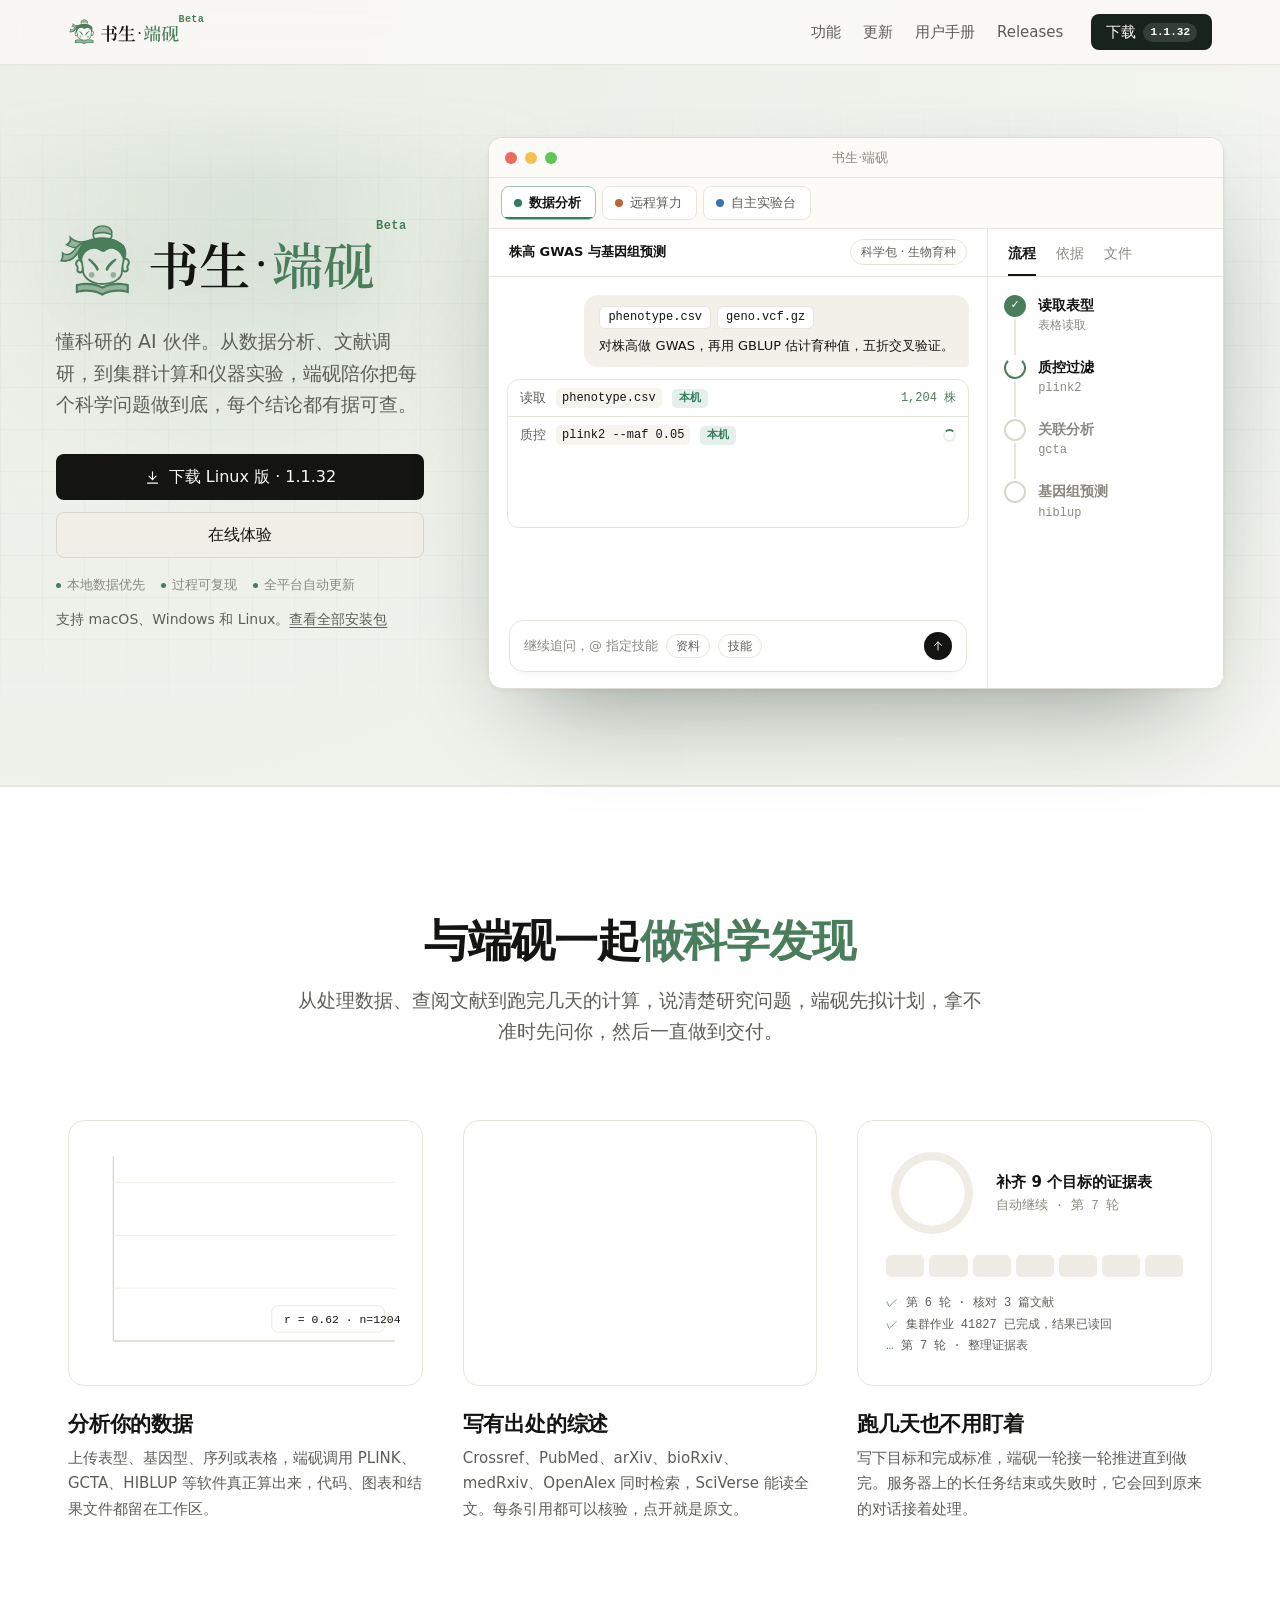
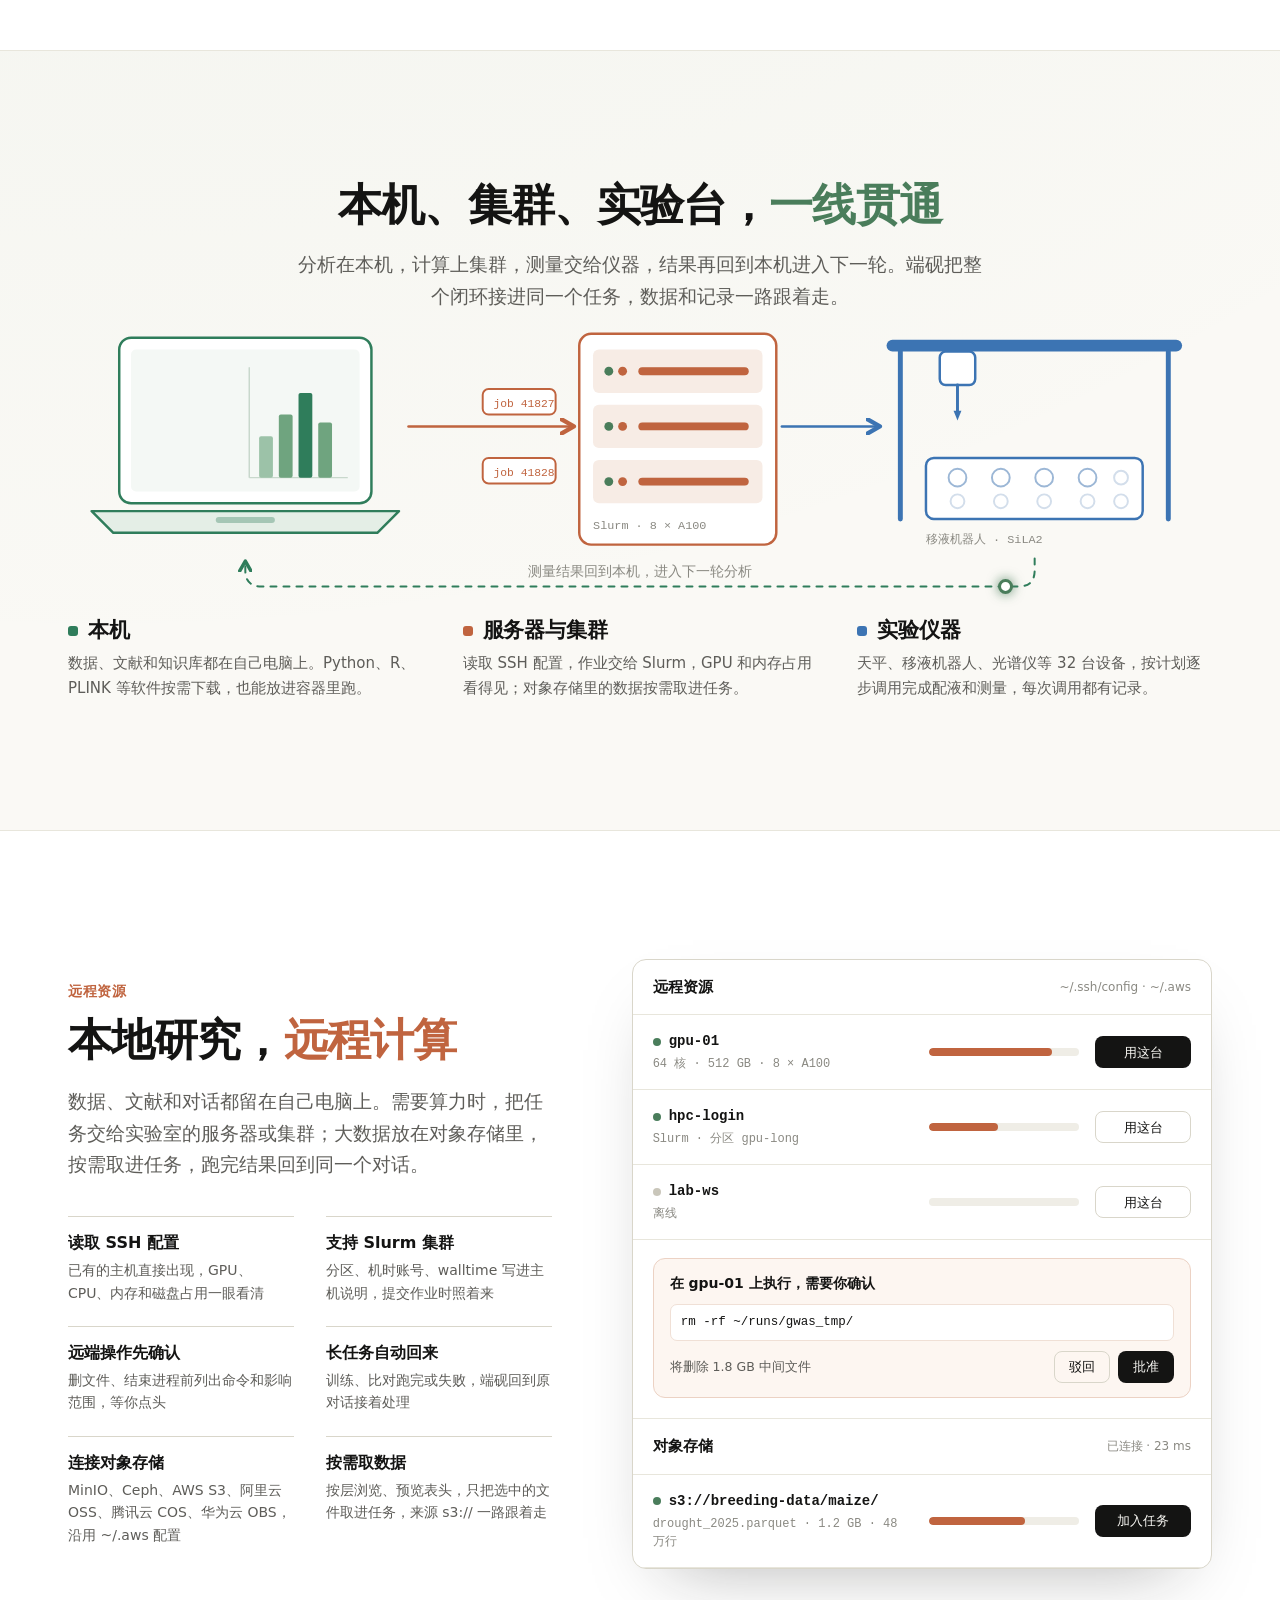
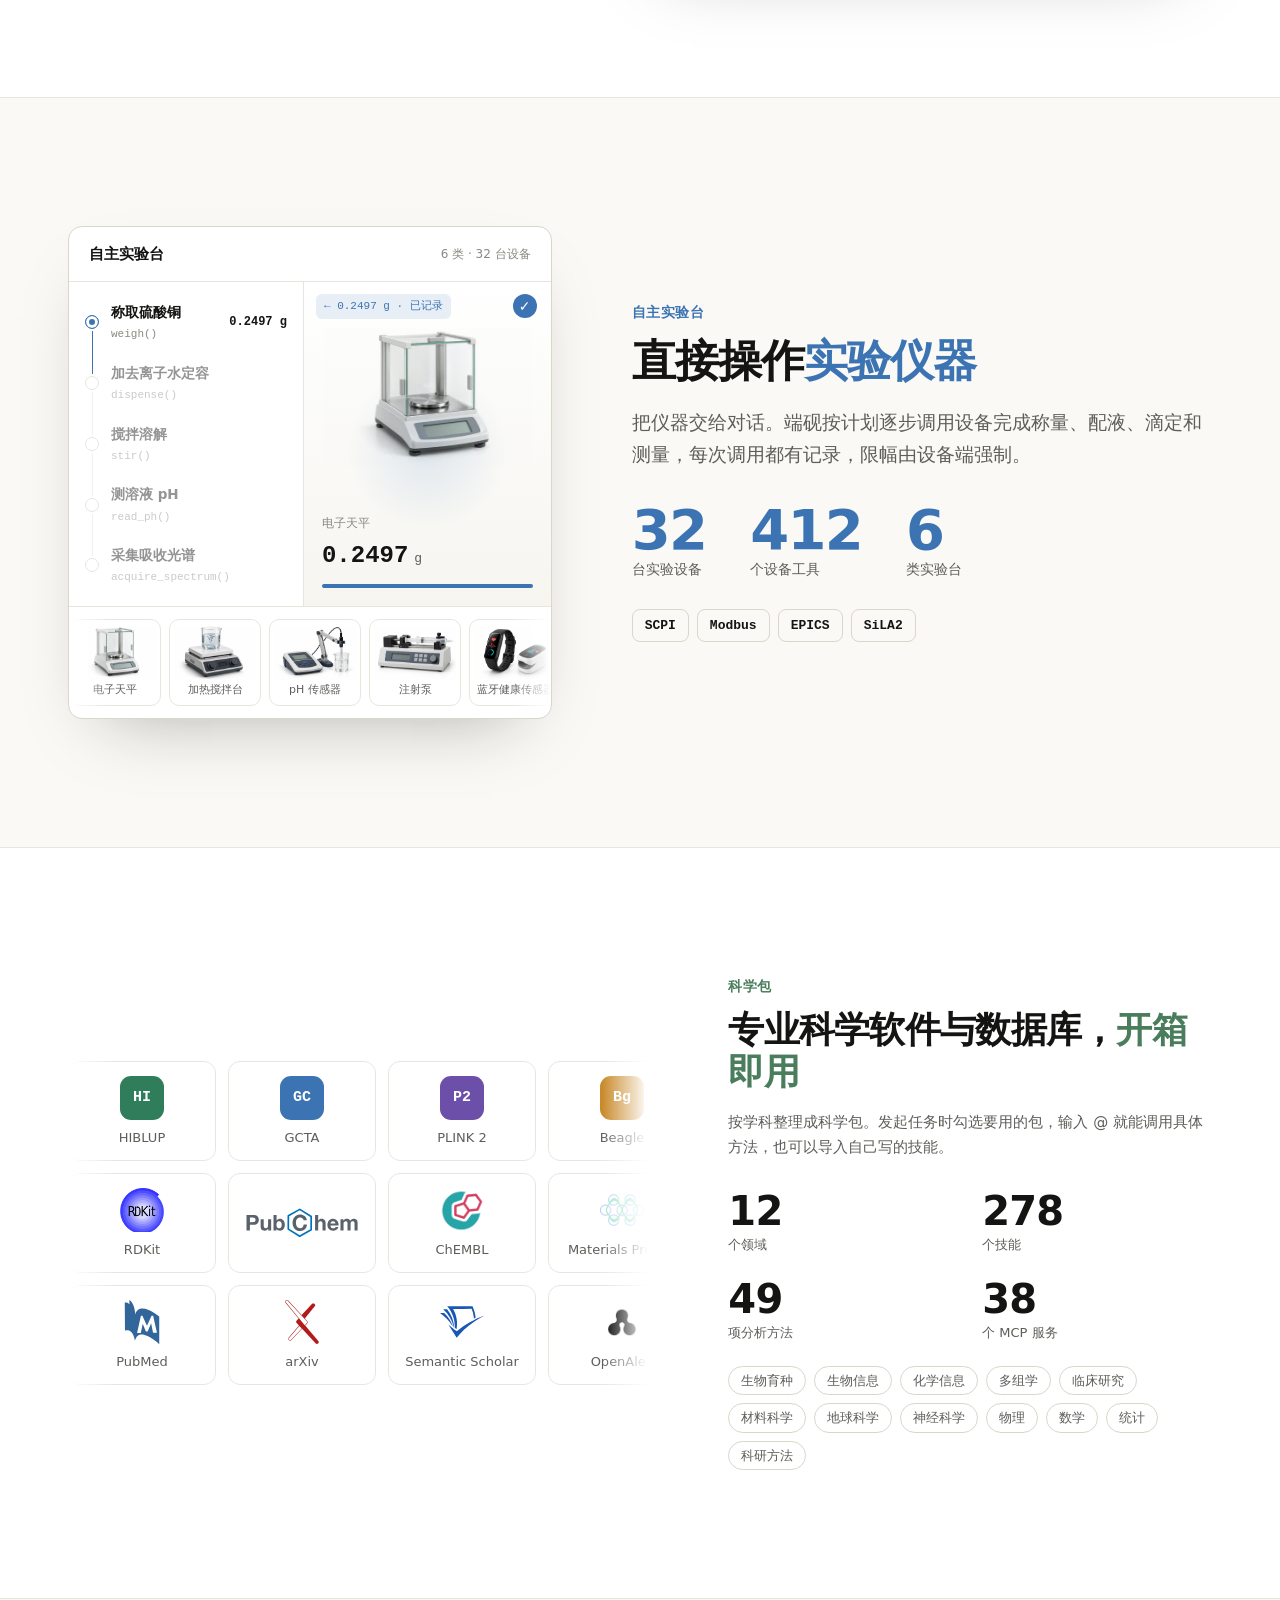
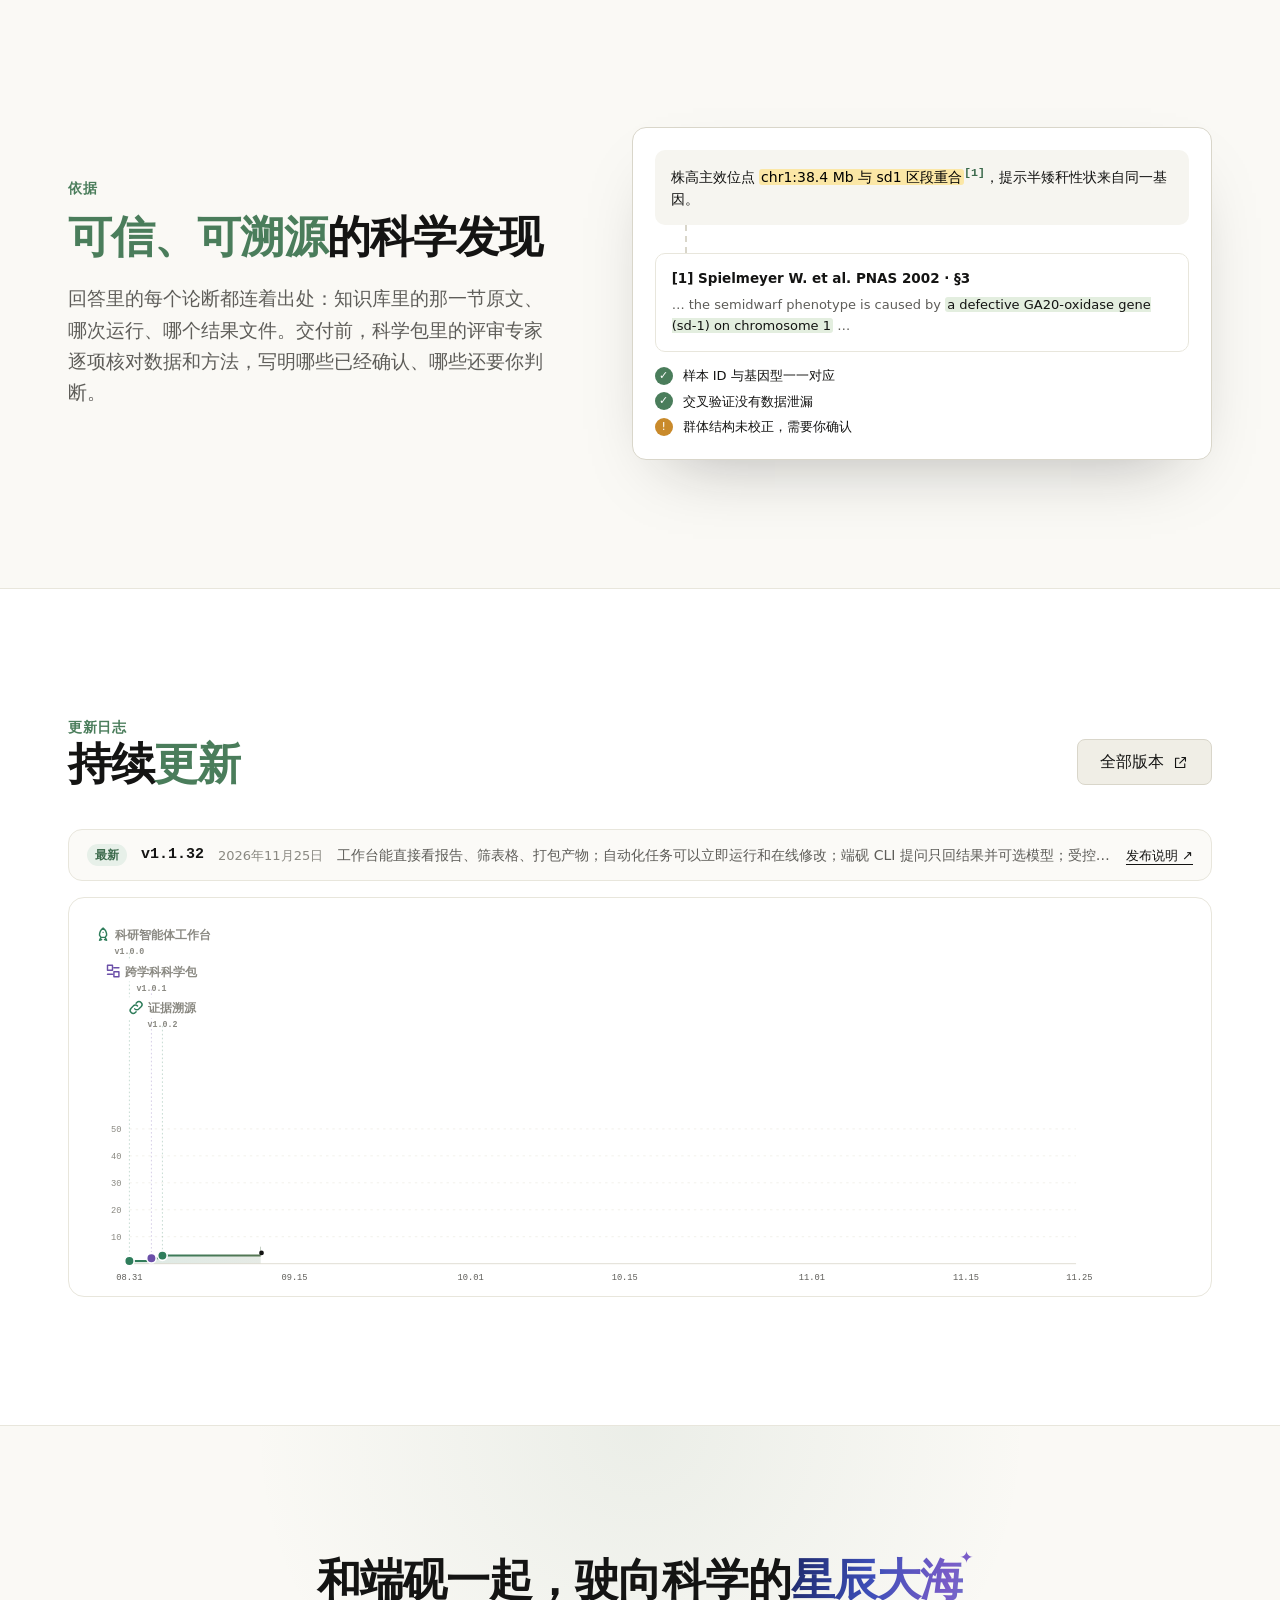
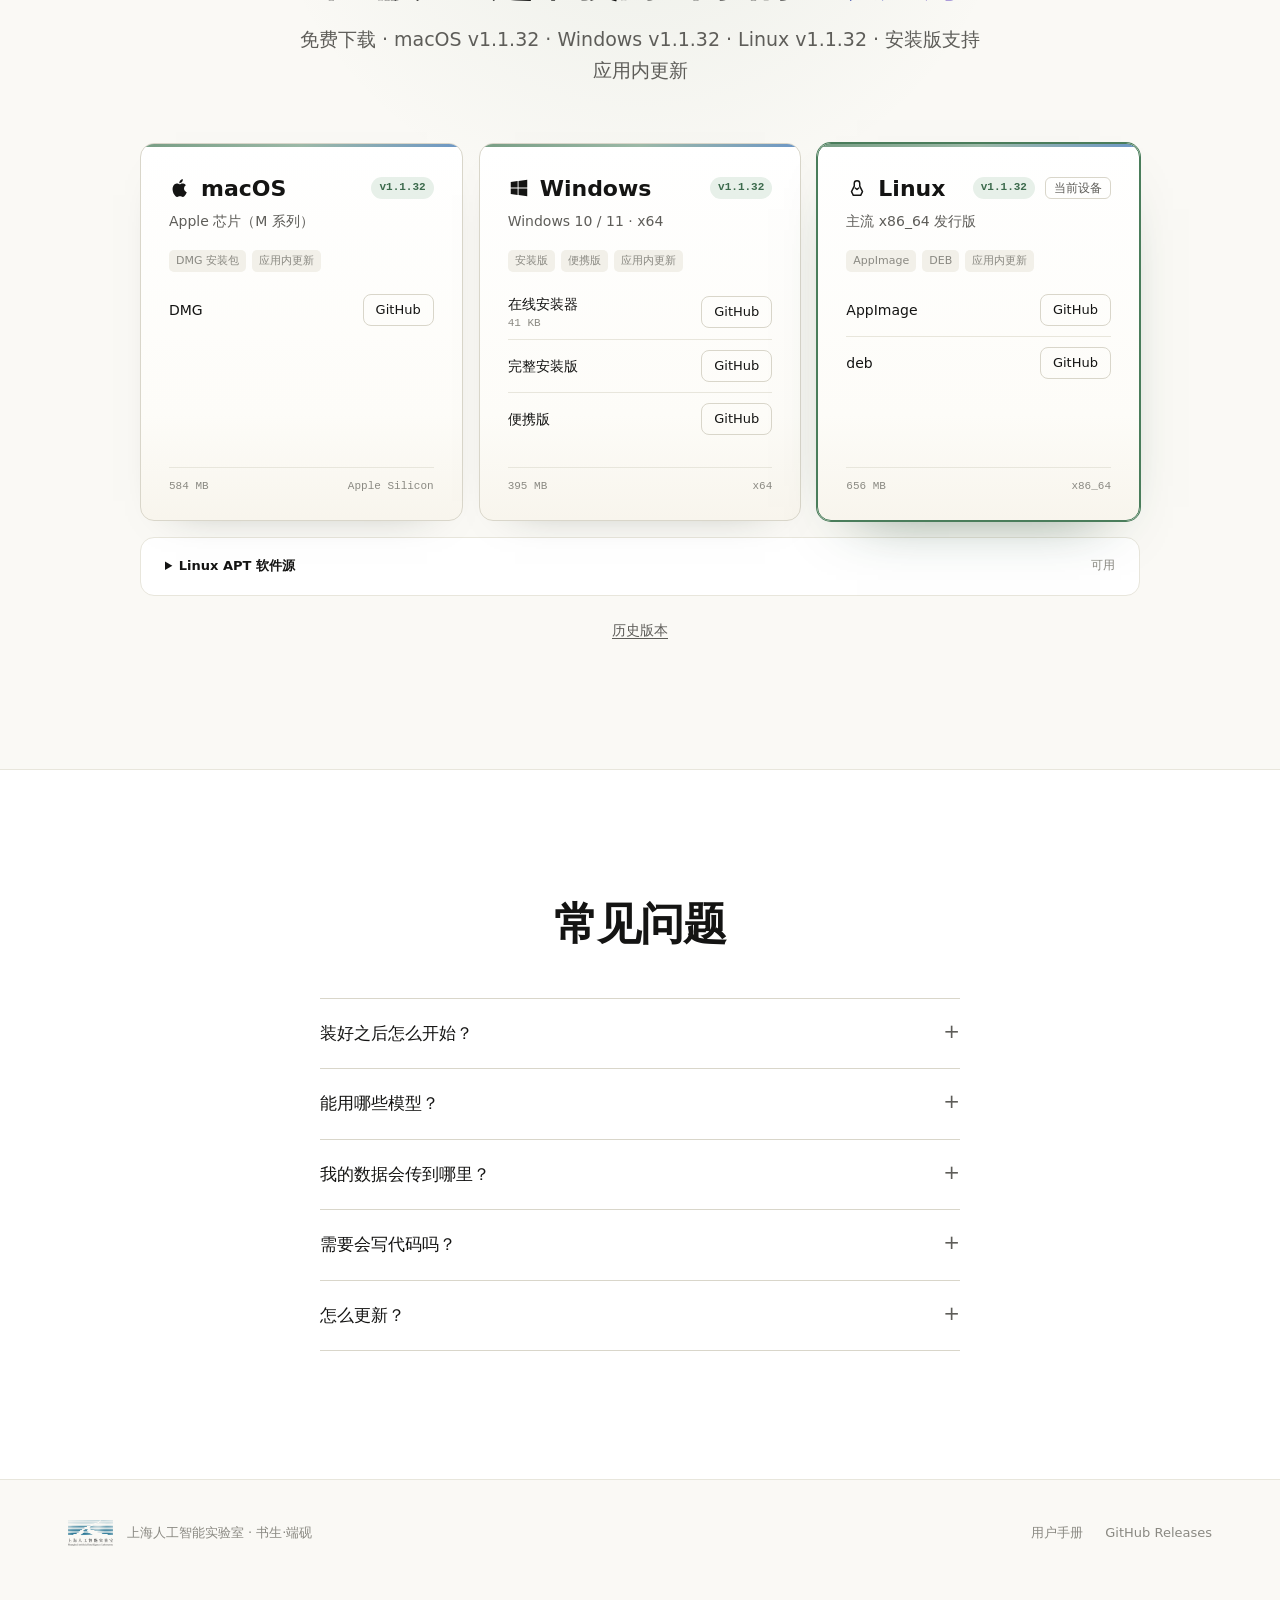
==== commit 3ddba1b3: "chore(pages): refresh latest release index" ====
--- a/index.html
+++ b/index.html
@@ -446,7 +446,7 @@
       <div class="os-foot"><span id="windows-size">395 MB</span><span>x64</span></div></article>
     <article class="os" data-os="linux"><div class="t"><svg><use href="#tux"/></svg><h3>Linux</h3><span class="os-version" id="linux-version">v1.1.32</span><span class="rl" hidden>当前设备</span></div><p class="ar">主流 x86_64 发行版</p>
       <div class="os-badges"><span>AppImage</span><span>DEB</span><span>应用内更新</span></div>
-      <div class="go"><div class="dl-row"><span class="dl-k">AppImage</span><a class="btn btn-line os-primary" id="linux-primary" href="https://github.com/A3S-Lab/duanyan-releases/releases/download/v1.1.32/Duanyan-Science-Discovery-1.1.32-x86_64.AppImage">GitHub</a><a class="btn btn-ink" id="linux-center-primary" hidden>A3S Lab</a></div><div class="dl-row"><span class="dl-k">deb</span><a class="btn btn-line os-secondary" id="linux-secondary" hidden>GitHub</a><a class="btn btn-line" id="linux-center-secondary" hidden>A3S Lab</a></div></div>
+      <div class="go"><div class="dl-row"><span class="dl-k">AppImage</span><a class="btn btn-line os-primary" id="linux-primary" href="https://github.com/A3S-Lab/duanyan-releases/releases/download/v1.1.32/Duanyan-Science-Discovery-1.1.32-x86_64.AppImage">GitHub</a><a class="btn btn-ink" id="linux-center-primary" hidden>A3S Lab</a></div><div class="dl-row"><span class="dl-k">deb</span><a class="btn btn-line os-secondary" id="linux-secondary" href="https://github.com/A3S-Lab/duanyan-releases/releases/download/v1.1.32/Duanyan-Science-Discovery-1.1.32-amd64.deb">GitHub</a><a class="btn btn-line" id="linux-center-secondary" hidden>A3S Lab</a></div></div>
       <div class="os-foot"><span id="linux-size">656 MB</span><span>x86_64</span></div></article>
       <details class="apt-setup" id="linux-apt">
         <summary>Linux APT 软件源 <span id="linux-apt-status">准备中</span></summary>
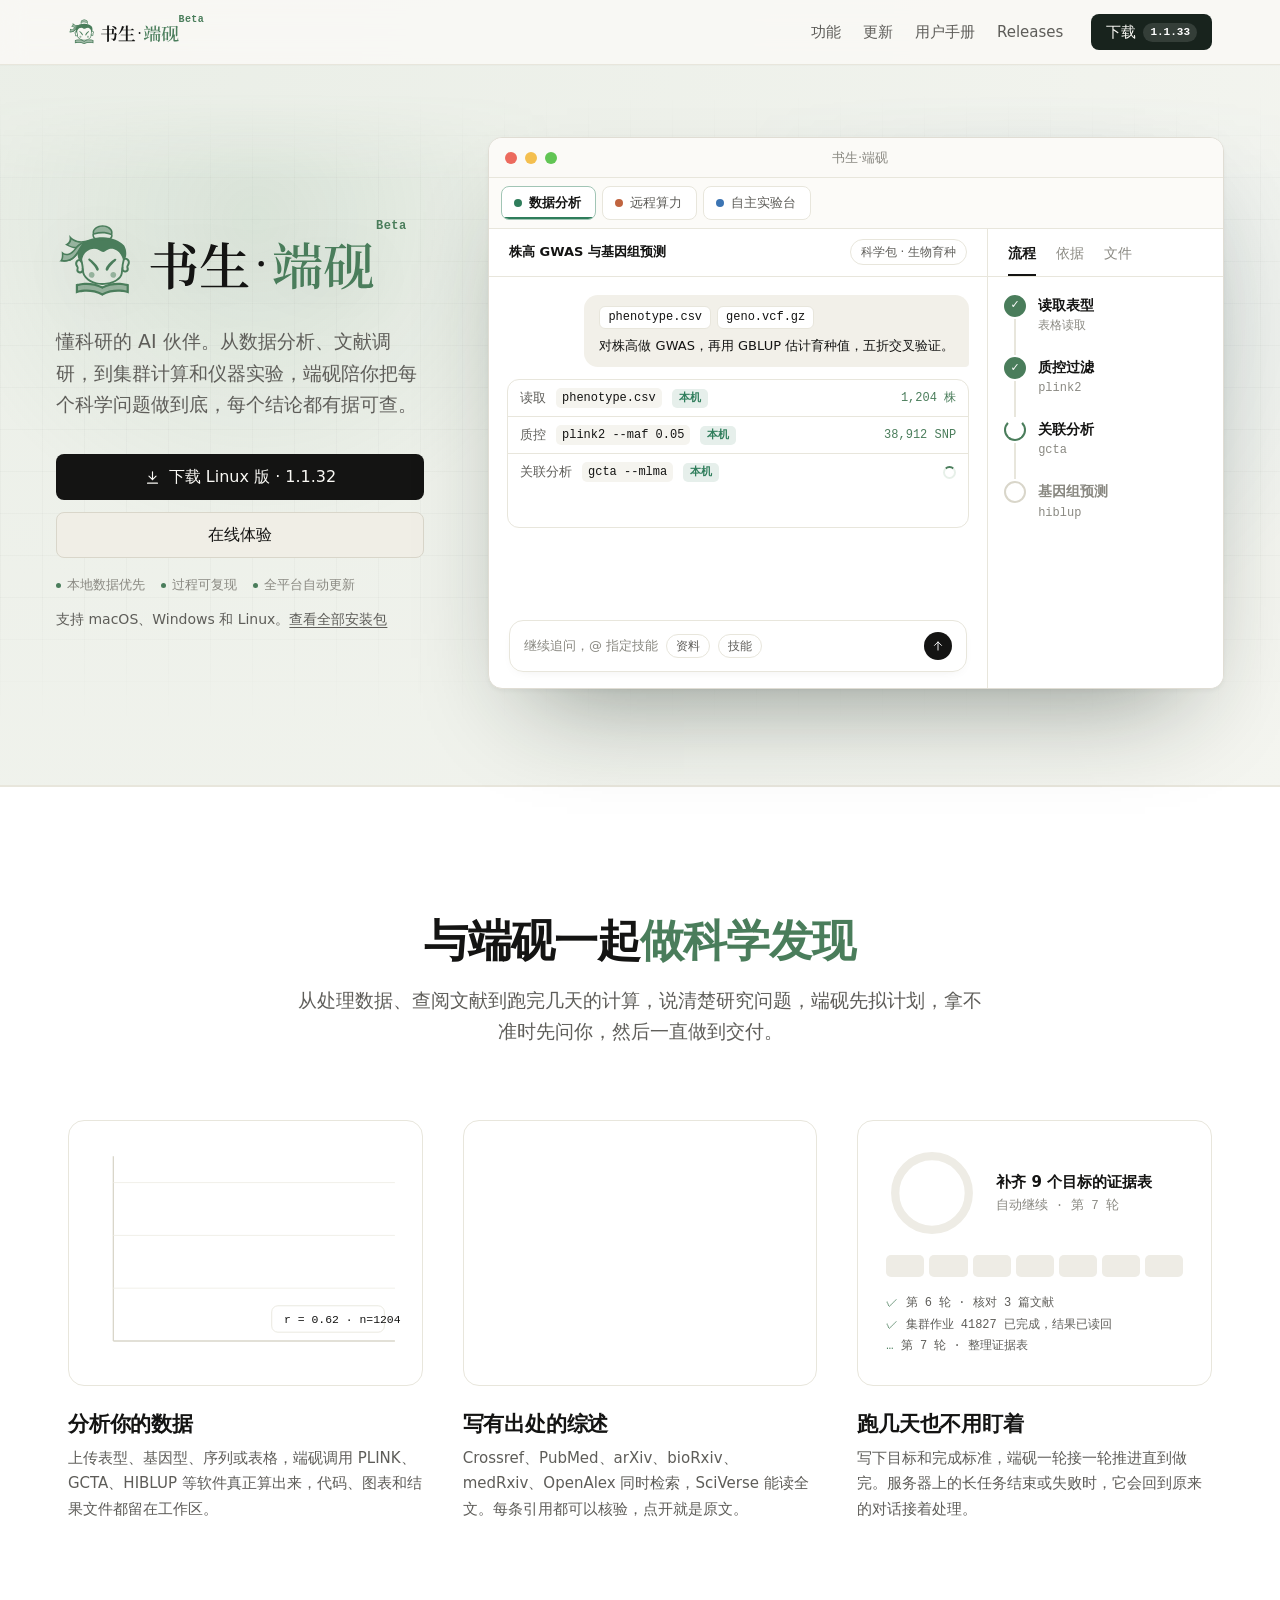
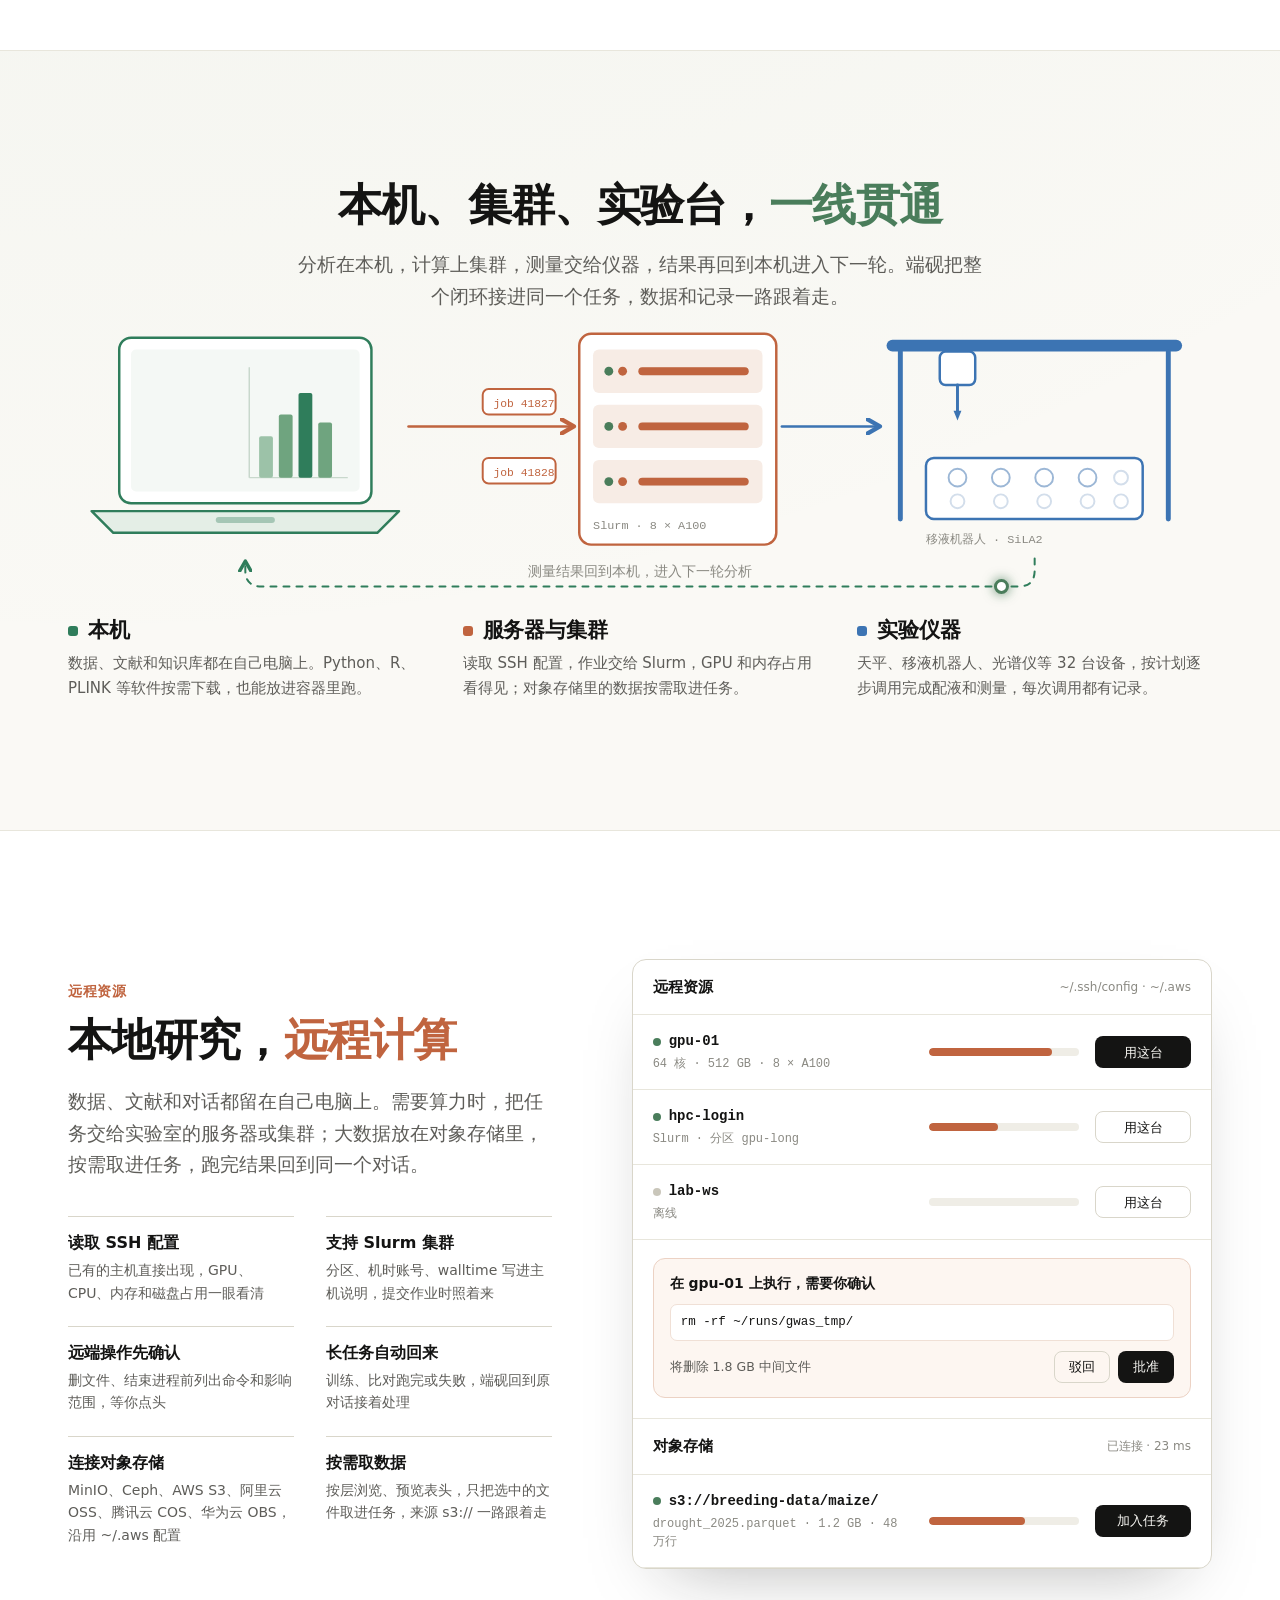
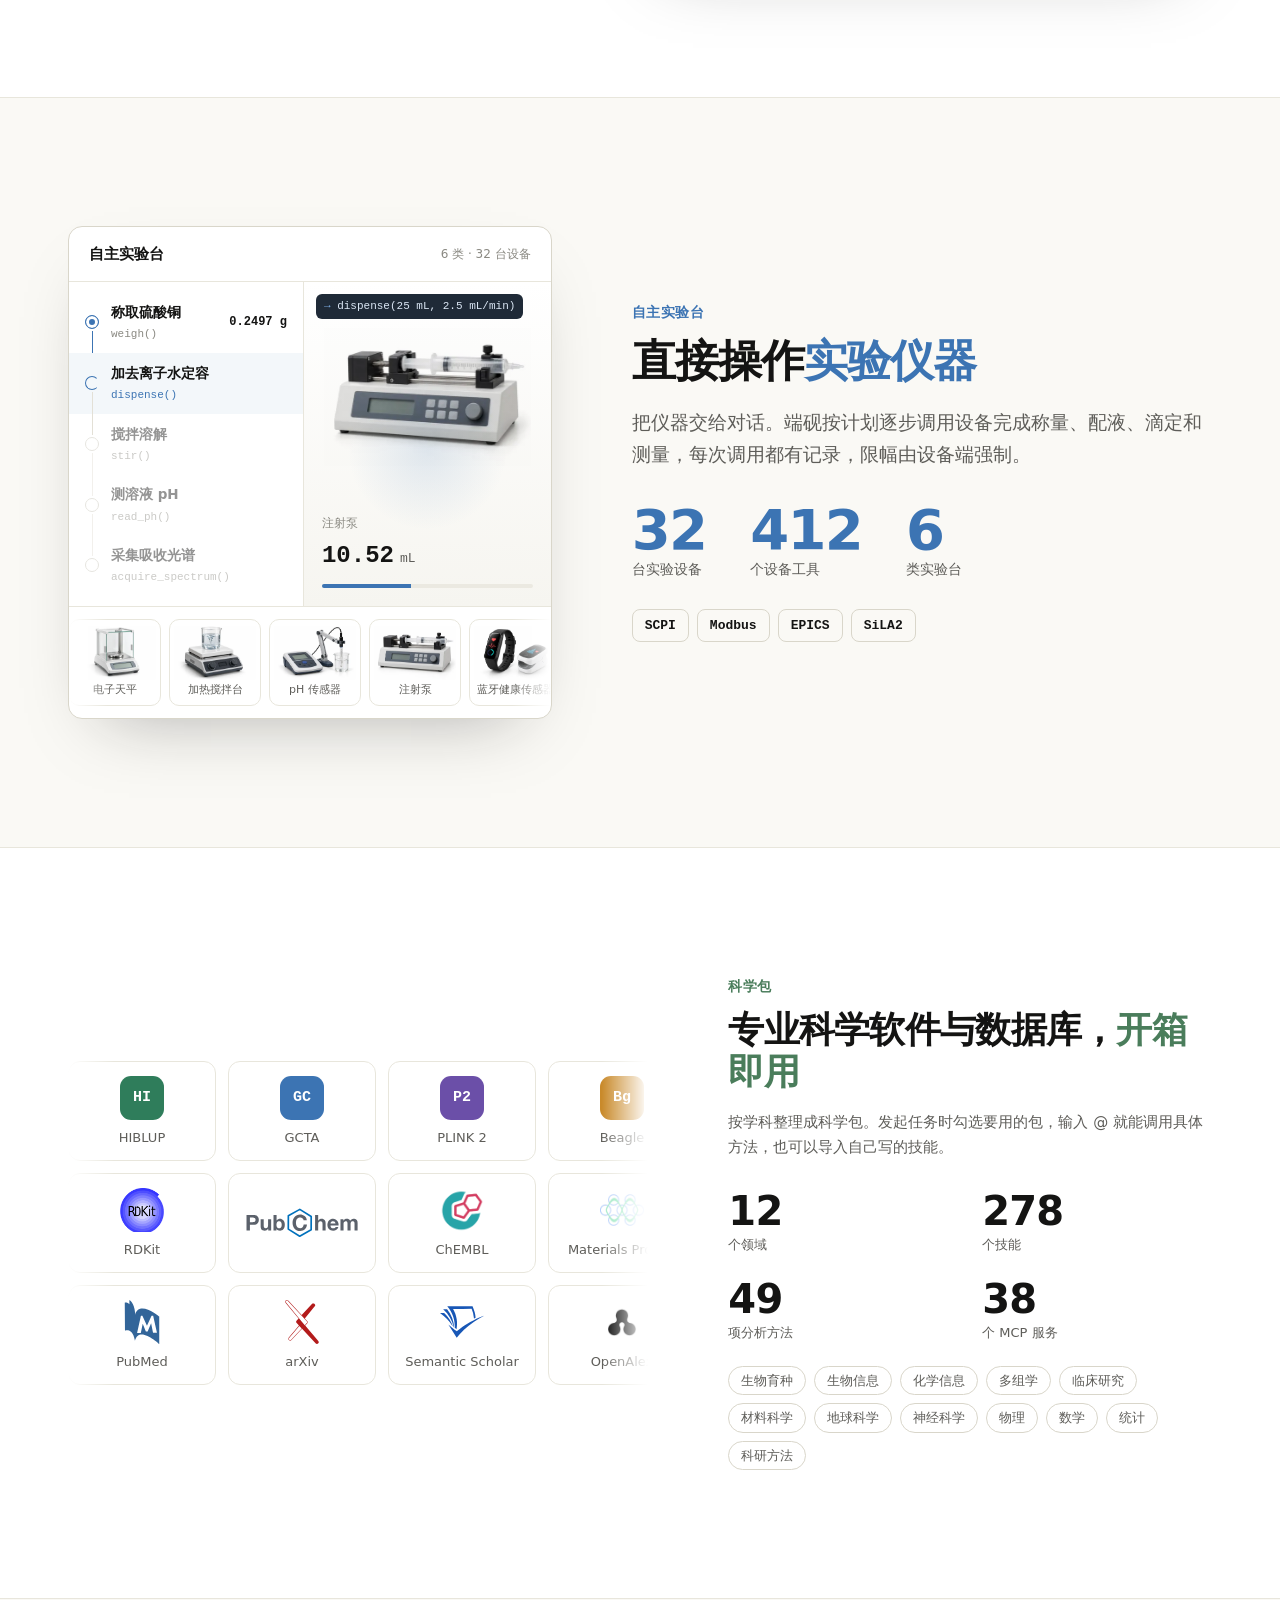
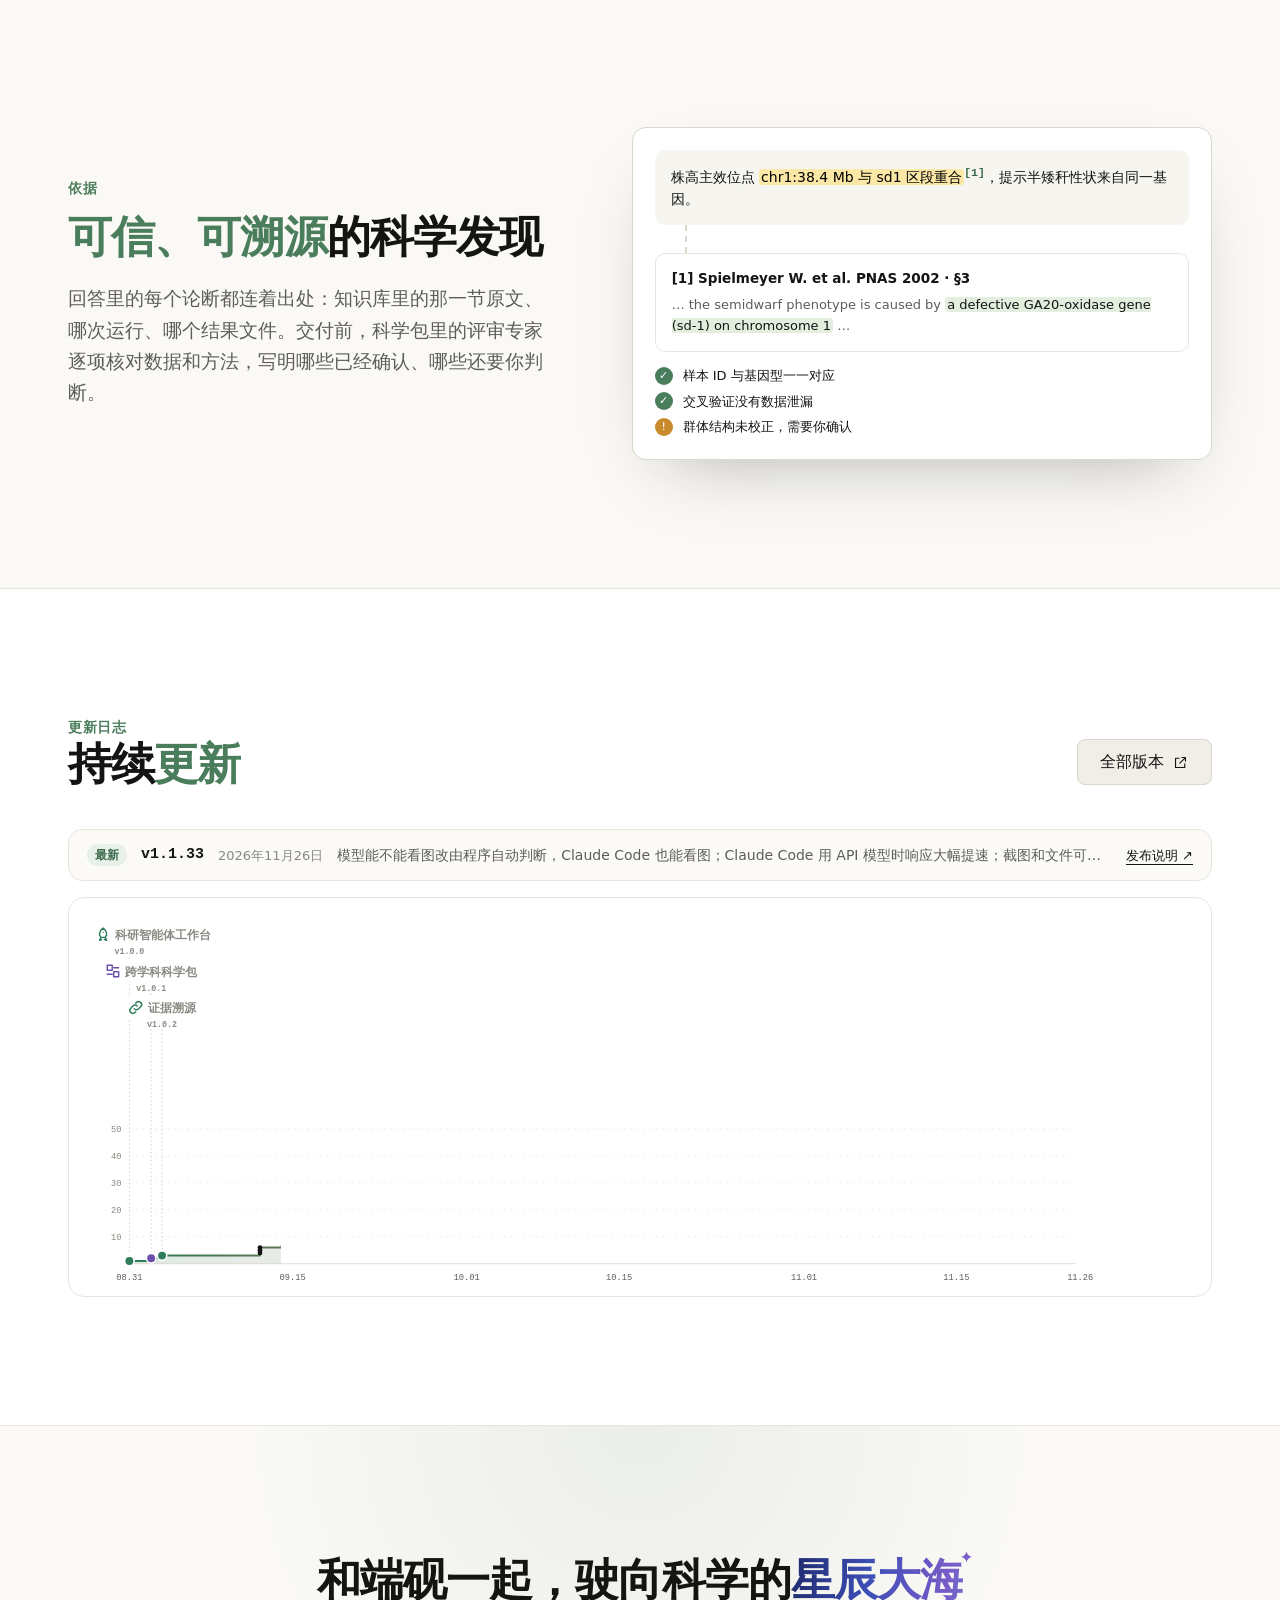
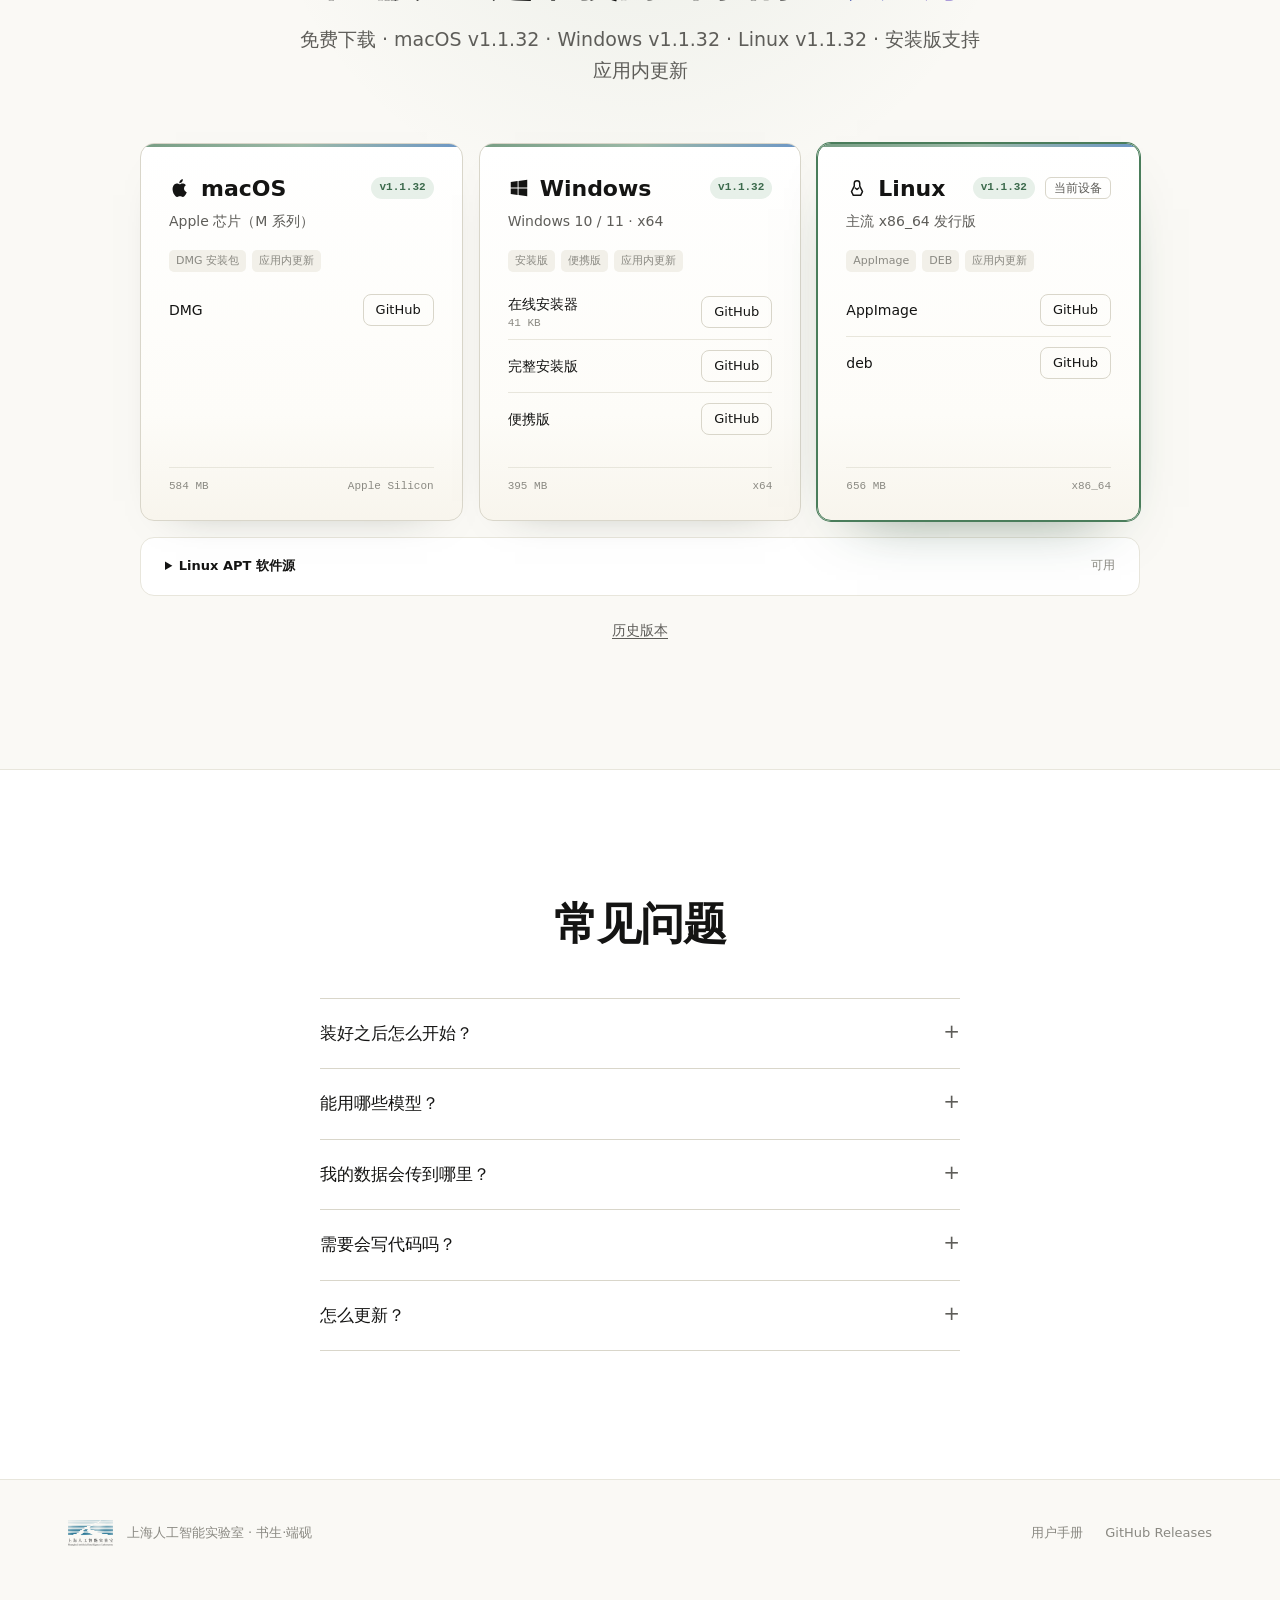
==== commit 6bb94286: "chore(pages): refresh latest release index" ====
--- a/index.html
+++ b/index.html
@@ -42,7 +42,7 @@
 <header class="top"><div class="wrap top-in">
   <a class="brand" href="./"><img class="wordmark" src="wordmark.svg" alt="书生·端砚"><sup class="beta">Beta</sup></a>
   <nav><a href="#connect">功能</a><a href="#releases">更新</a><a href="manual.html" class="keep">用户手册</a><a href="https://github.com/A3S-Lab/duanyan-releases/releases/latest" rel="noopener">Releases</a></nav>
-  <a class="btn btn-ink btn-sm nav-download" href="#download">下载 <span class="nav-version" id="nav-version">1.1.32</span></a>
+  <a class="btn btn-ink btn-sm nav-download" href="#download">下载 <span class="nav-version" id="nav-version">1.1.33</span></a>
 </div></header>
 
 <main>
@@ -421,10 +421,10 @@
   </div>
   <div class="latest-strip">
     <span class="latest-label">最新</span>
-    <strong id="latest-version">v1.1.32</strong>
-    <time id="latest-date" datetime="2026-11-25">2026年11月25日</time>
-    <p id="latest-summary">工作台能直接看报告、筛表格、打包产物；自动化任务可以立即运行和在线修改；端砚 CLI 提问只回结果并可选模型；受控浏览器能存 PDF 和下载文件；修复一批智能体工具卡住的问题。</p>
-    <a id="latest-link" target="_blank" rel="noopener" href="https://github.com/A3S-Lab/duanyan-releases/releases/tag/v1.1.32">发布说明 ↗</a>
+    <strong id="latest-version">v1.1.33</strong>
+    <time id="latest-date" datetime="2026-11-26">2026年11月26日</time>
+    <p id="latest-summary">模型能不能看图改由程序自动判断，Claude Code 也能看图；Claude Code 用 API 模型时响应大幅提速；截图和文件可直接粘贴进输入框；Linux 终端可直接使用 duanyan-cli；修复长任务卡住和一批数据计算问题。</p>
+    <a id="latest-link" target="_blank" rel="noopener" href="https://github.com/A3S-Lab/duanyan-releases/releases/tag/v1.1.33">发布说明 ↗</a>
   </div>
   <figure class="milestones"><svg id="milestones" role="img" aria-label="累计发布版本与关键里程碑"></svg></figure>
 </div></section>
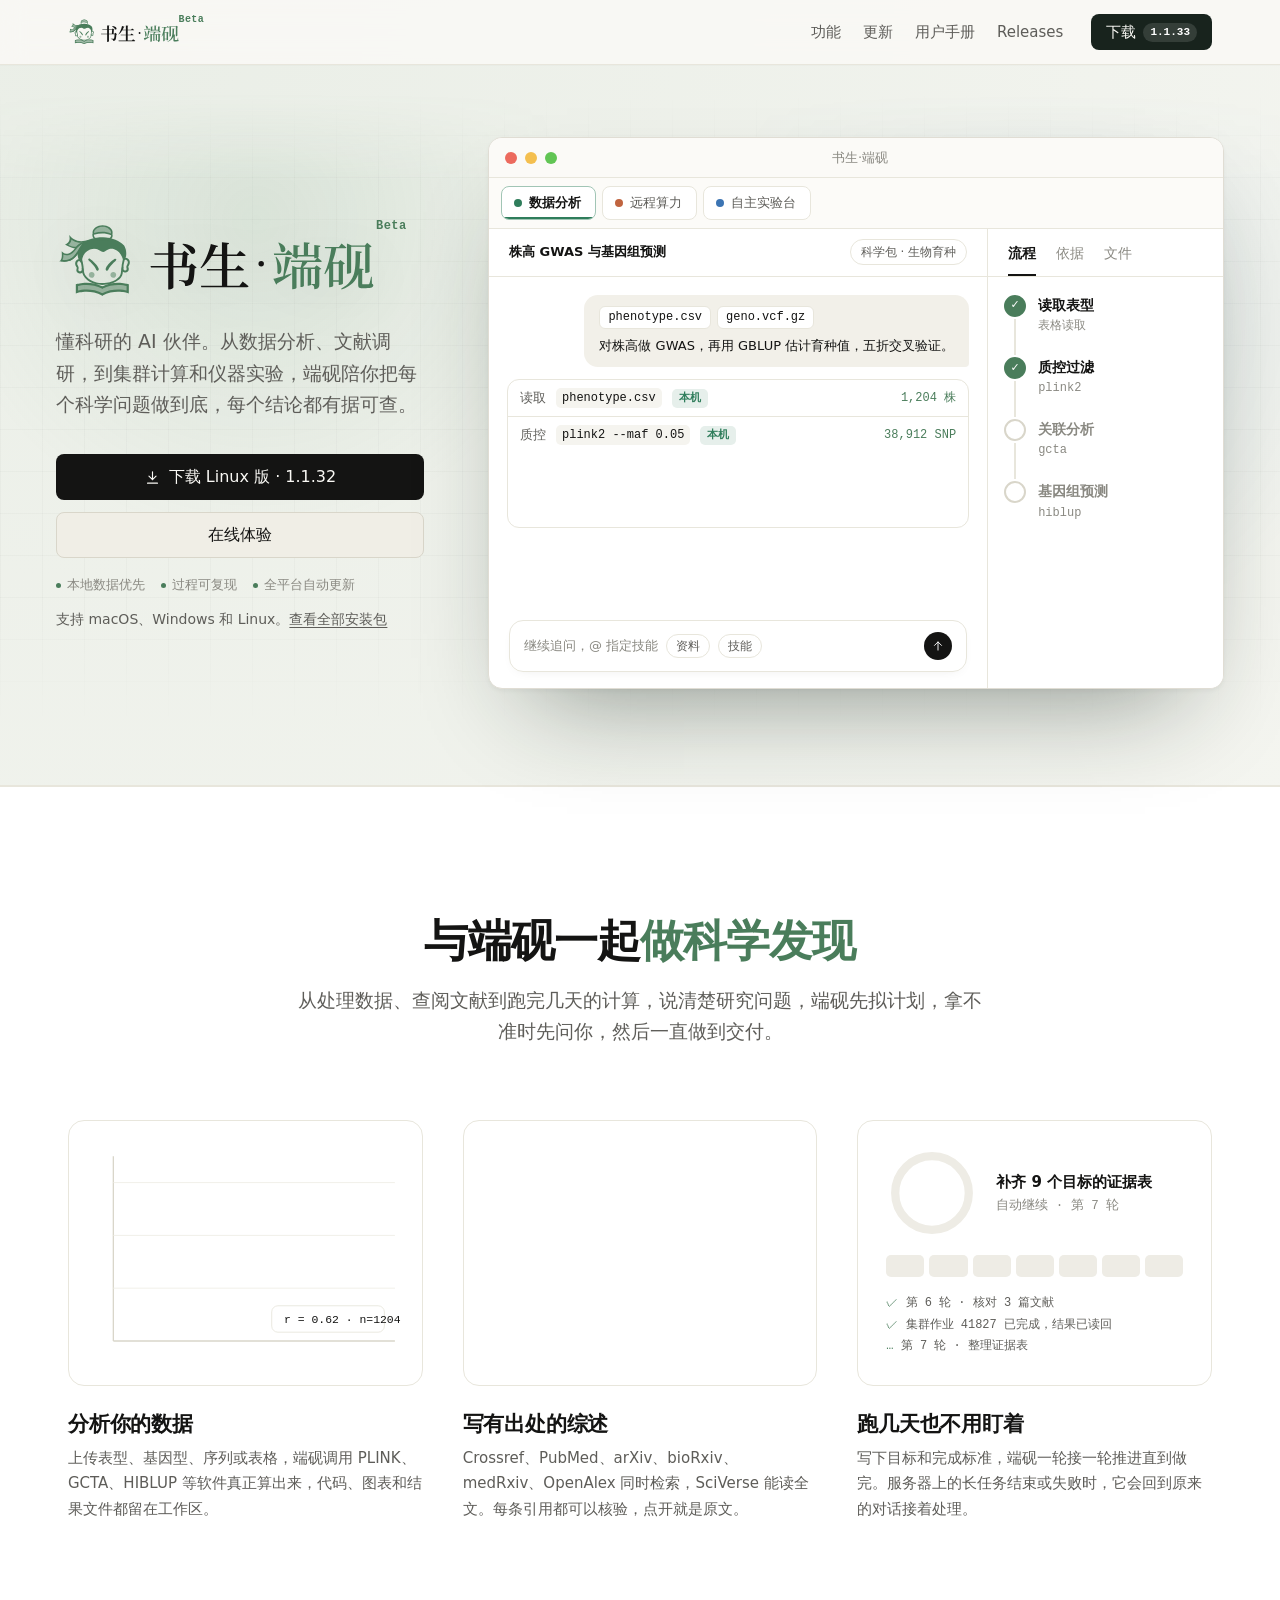
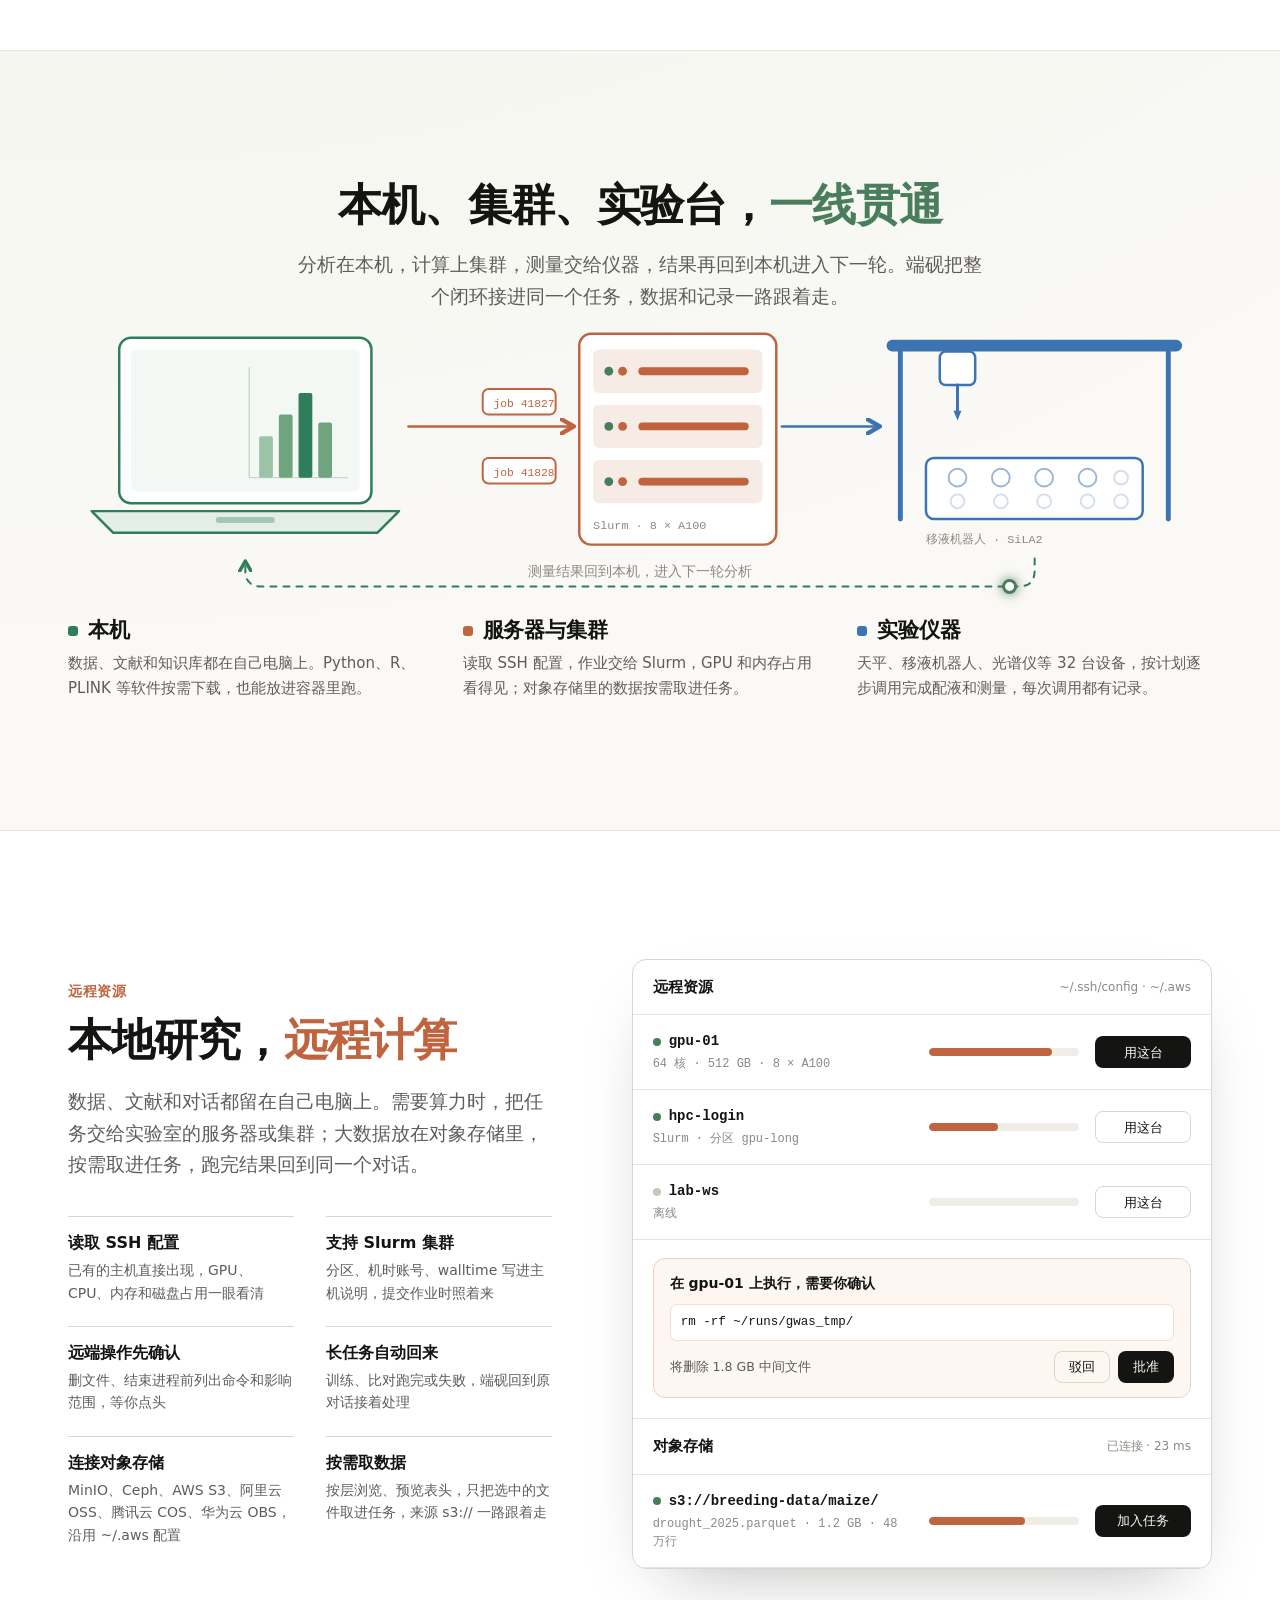
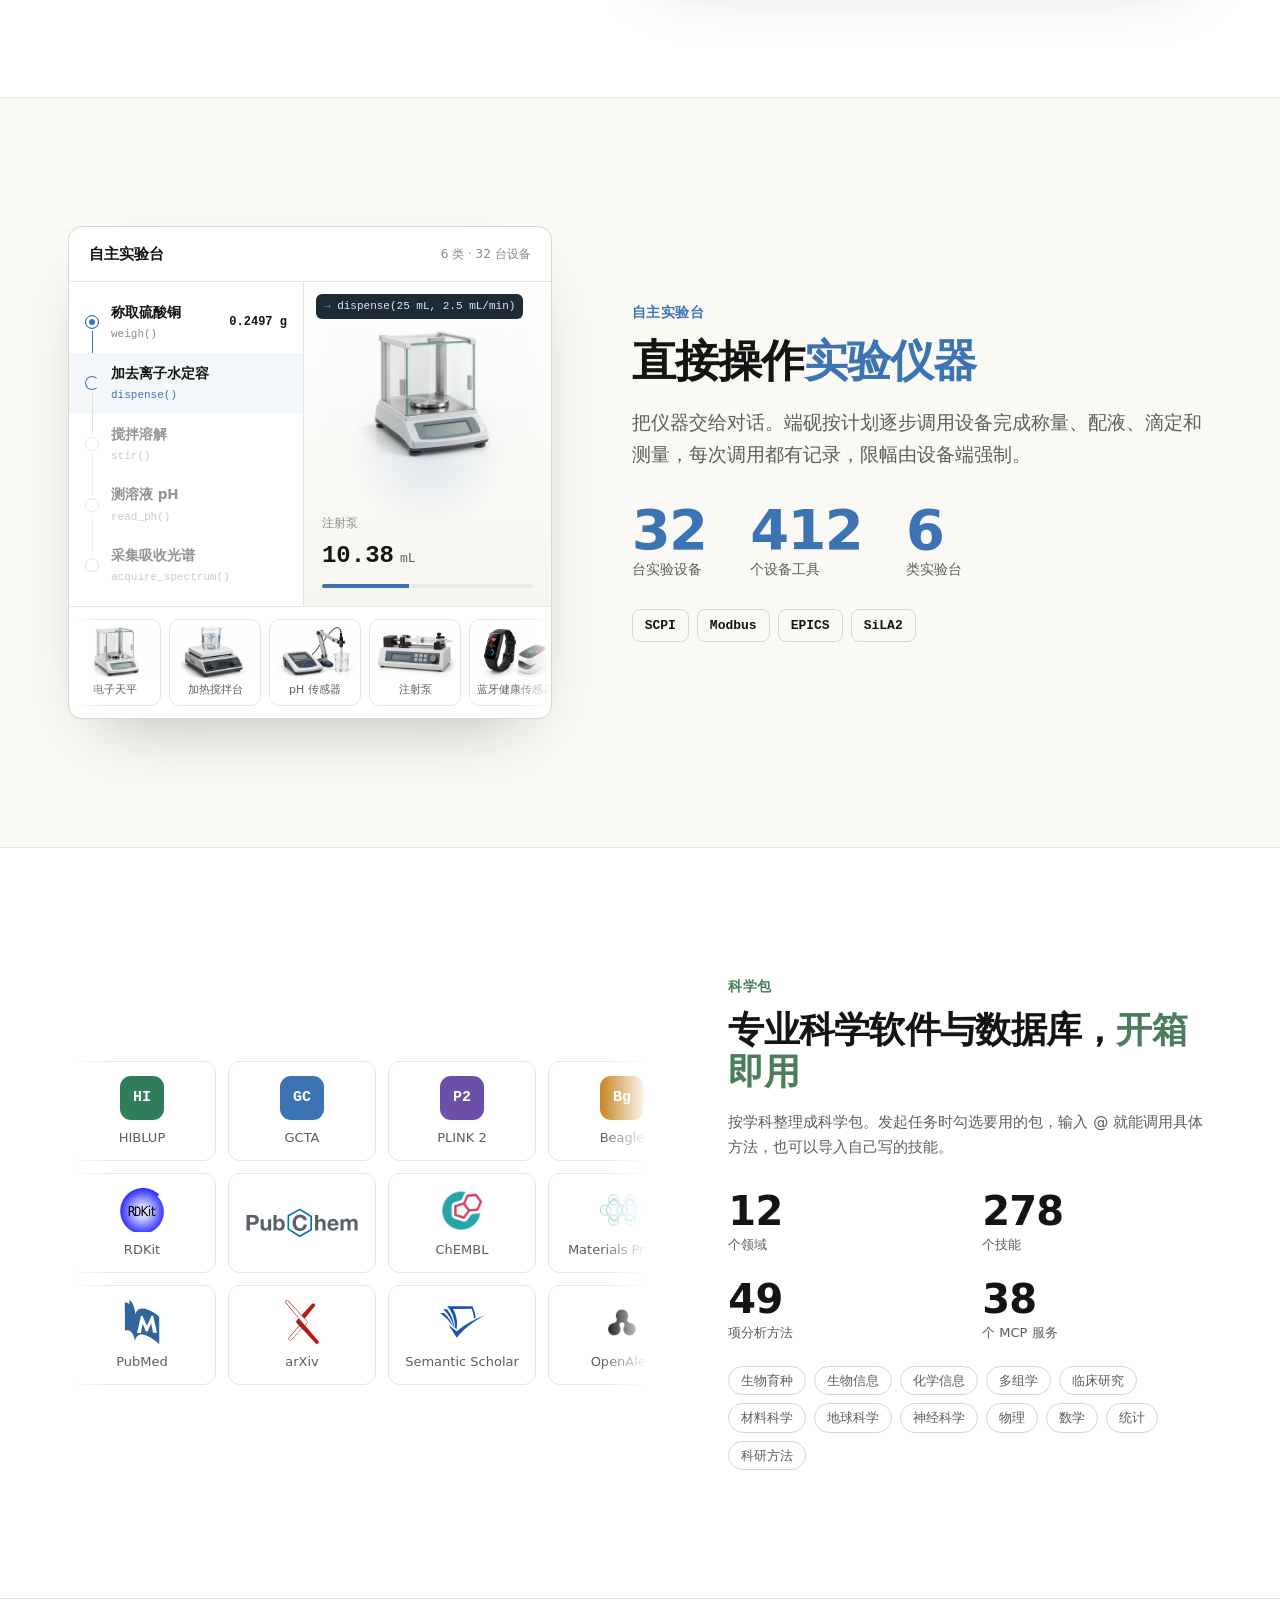
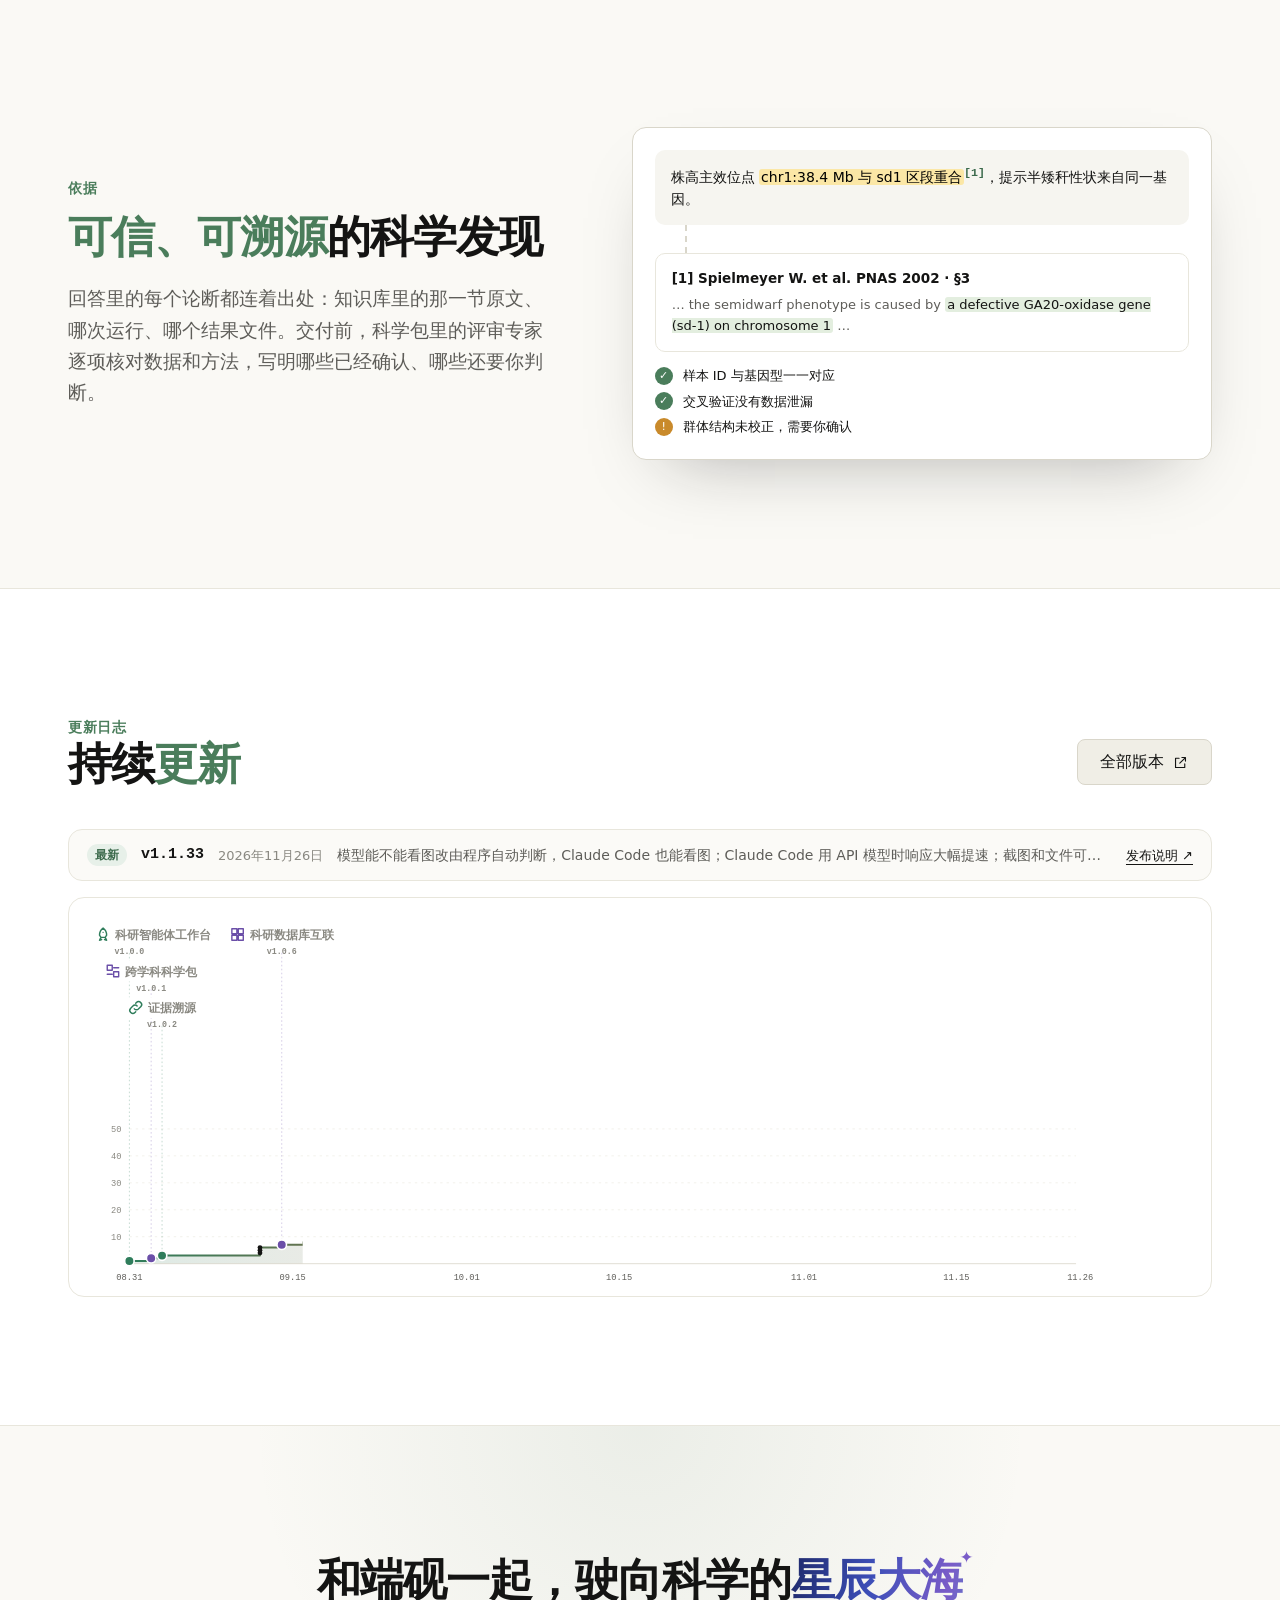
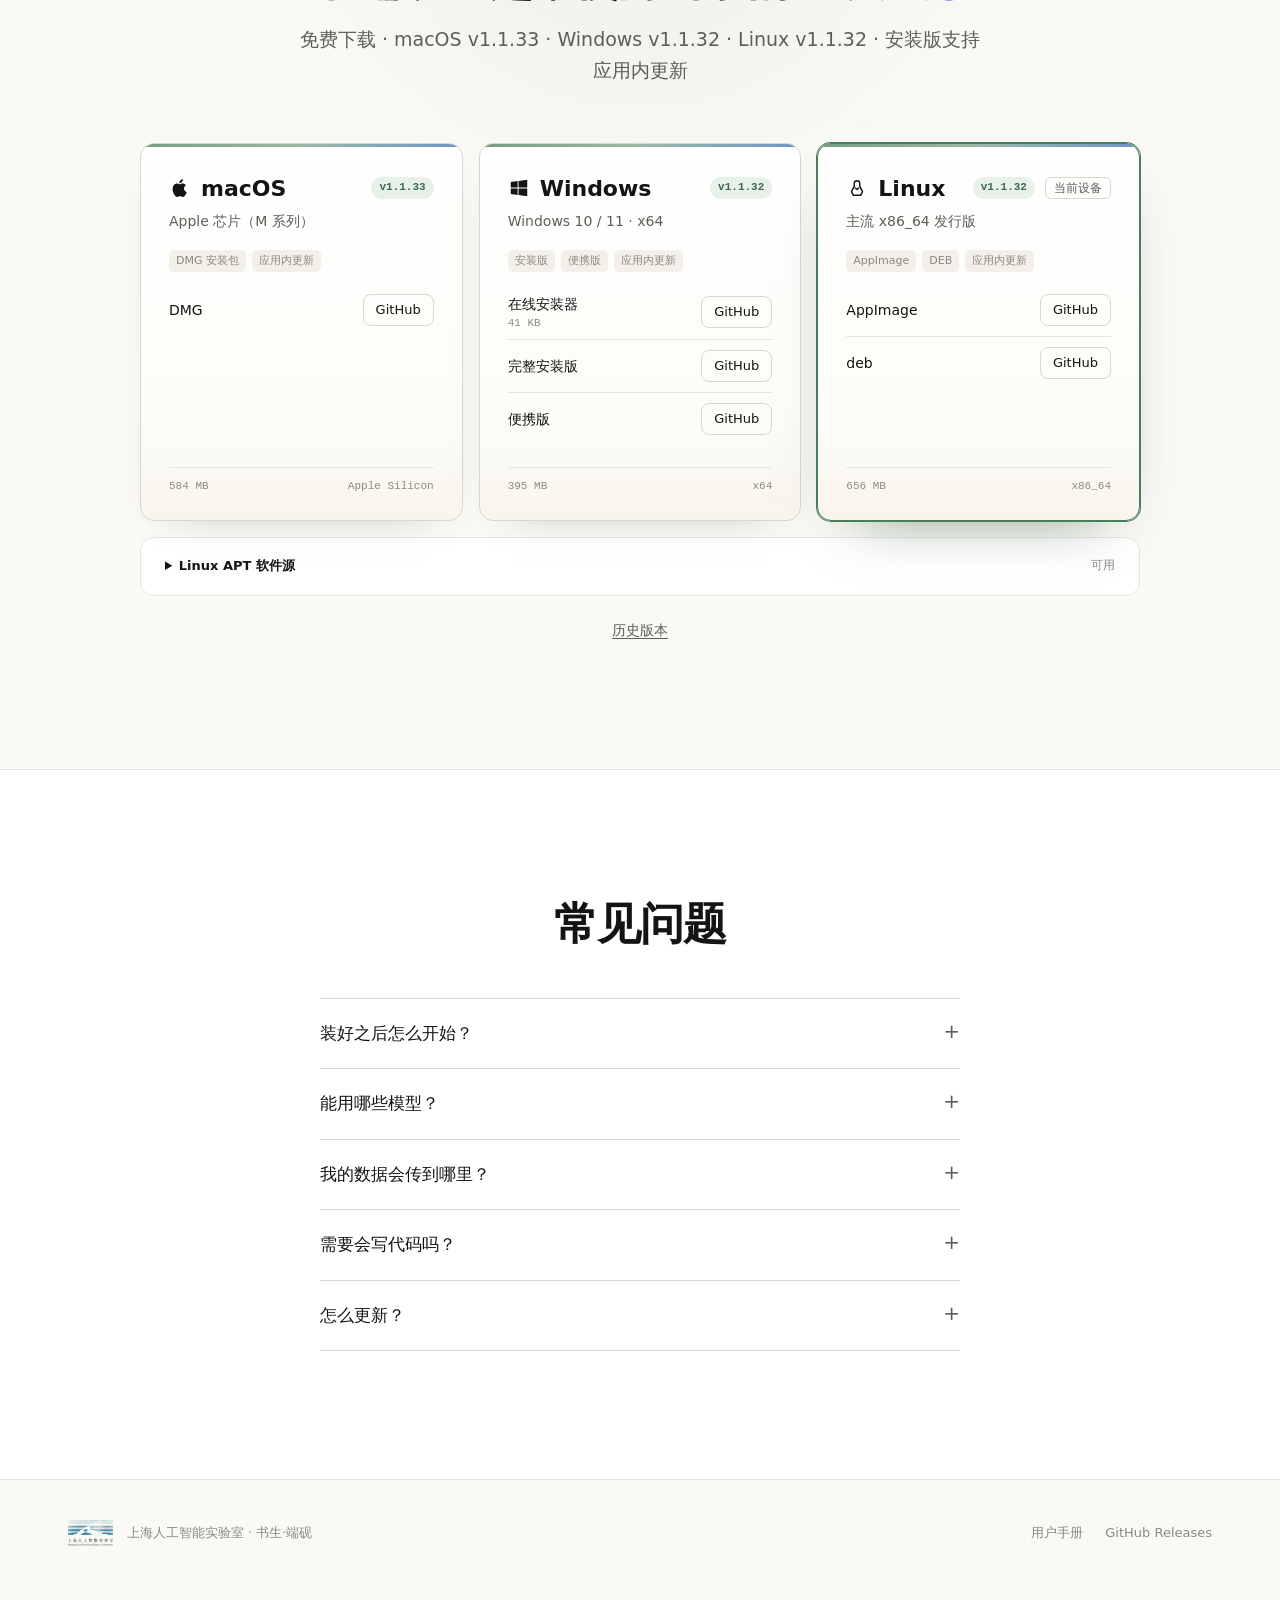
==== commit 0ca116c8: "chore(pages): refresh latest release index" ====
--- a/index.html
+++ b/index.html
@@ -436,9 +436,9 @@
     <p class="lead" id="download-summary">正在获取最新版本 · 免费下载 · 安装版支持应用内更新</p>
   </div>
   <div class="dls">
-    <article class="os" data-os="mac"><div class="t"><svg><use href="#apl"/></svg><h3>macOS</h3><span class="os-version" id="mac-version">v1.1.32</span><span class="rl" hidden>当前设备</span></div><p class="ar">Apple 芯片（M 系列）</p>
+    <article class="os" data-os="mac"><div class="t"><svg><use href="#apl"/></svg><h3>macOS</h3><span class="os-version" id="mac-version">v1.1.33</span><span class="rl" hidden>当前设备</span></div><p class="ar">Apple 芯片（M 系列）</p>
       <div class="os-badges"><span>DMG 安装包</span><span>应用内更新</span></div>
-      <div class="go"><div class="dl-row"><span class="dl-k">DMG</span><a class="btn btn-line os-primary" id="mac-primary" href="https://github.com/A3S-Lab/duanyan-releases/releases/download/v1.1.32/Duanyan-Science-Discovery-1.1.32-arm64.dmg">GitHub</a><a class="btn btn-ink" id="mac-center-primary" hidden>A3S Lab</a></div></div>
+      <div class="go"><div class="dl-row"><span class="dl-k">DMG</span><a class="btn btn-line os-primary" id="mac-primary" href="https://github.com/A3S-Lab/duanyan-releases/releases/download/v1.1.33/Duanyan-Science-Discovery-1.1.33-arm64.dmg">GitHub</a><a class="btn btn-ink" id="mac-center-primary" hidden>A3S Lab</a></div></div>
       <div class="os-foot"><span id="mac-size">584 MB</span><span>Apple Silicon</span></div></article>
     <article class="os" data-os="windows"><div class="t"><svg><use href="#win"/></svg><h3>Windows</h3><span class="os-version" id="windows-version">v1.1.32</span><span class="rl" hidden>当前设备</span></div><p class="ar">Windows 10 / 11 · x64</p>
       <div class="os-badges"><span>安装版</span><span>便携版</span><span>应用内更新</span></div>
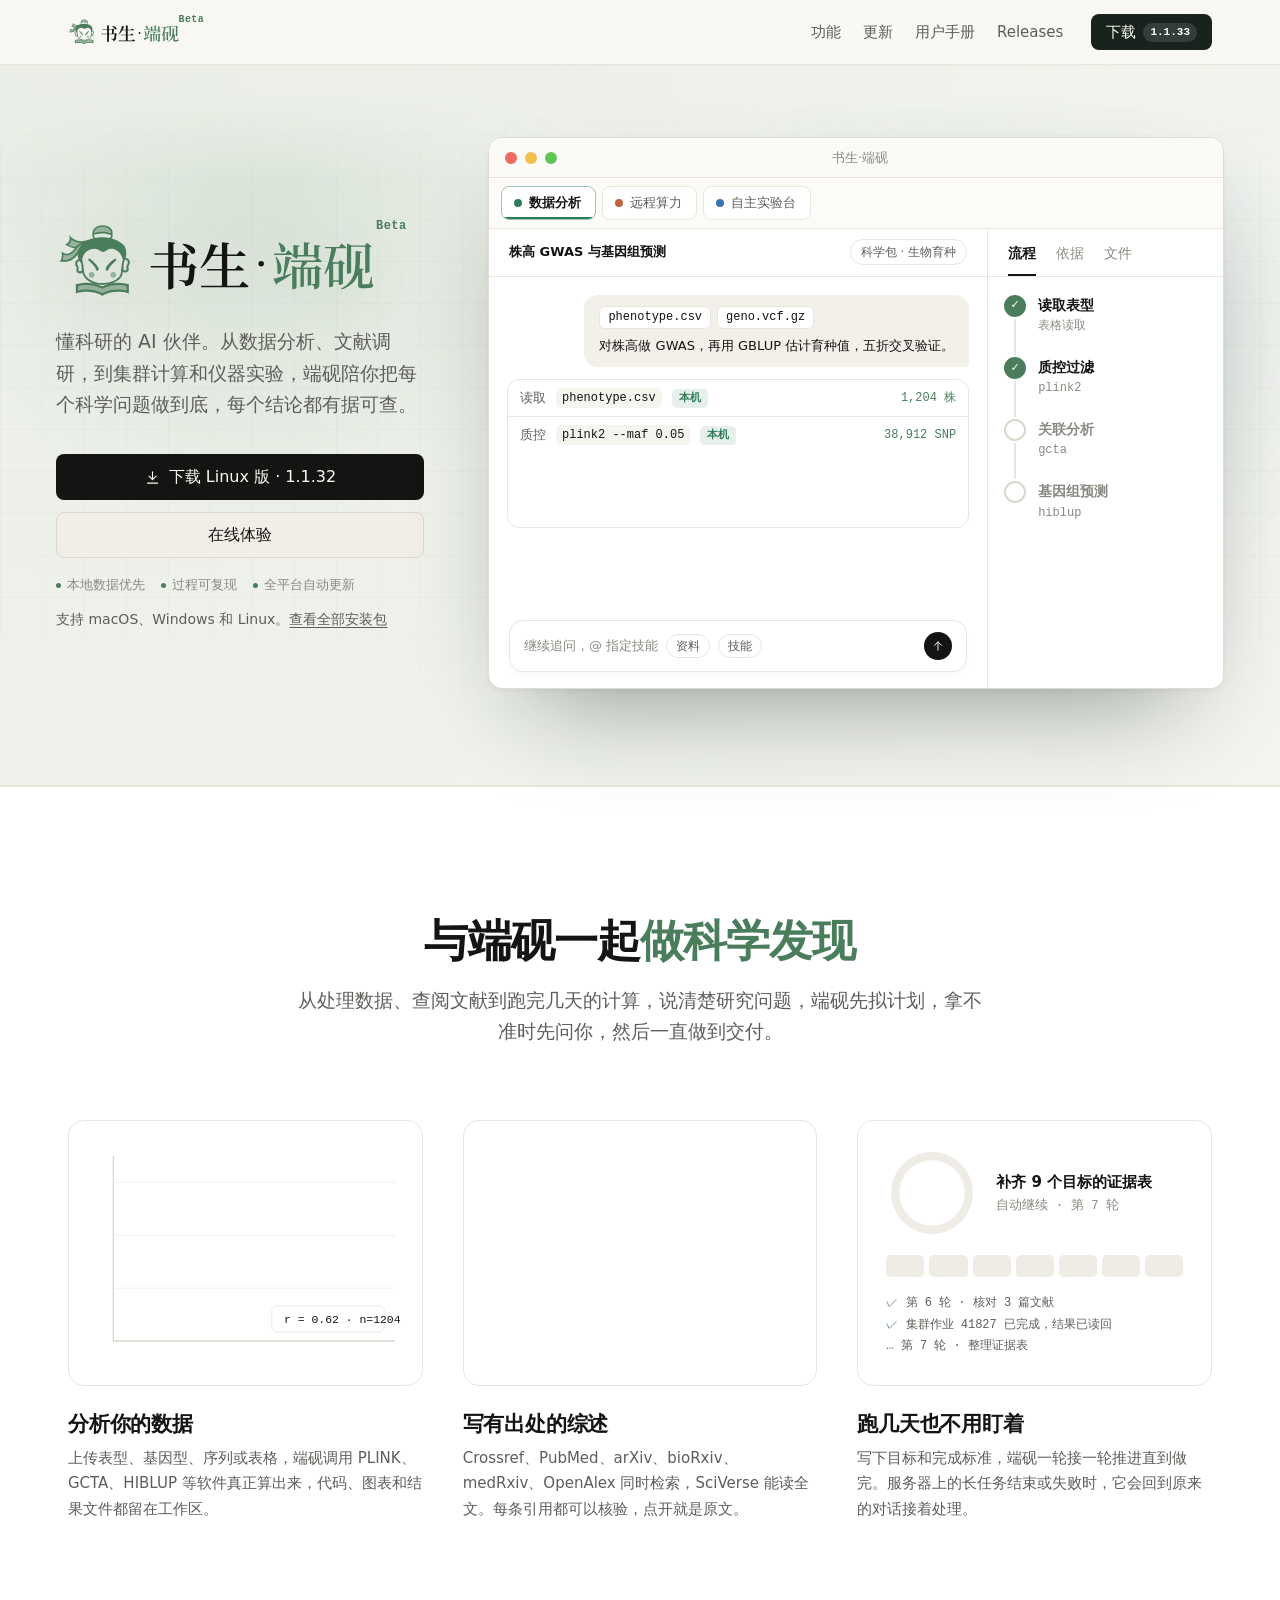
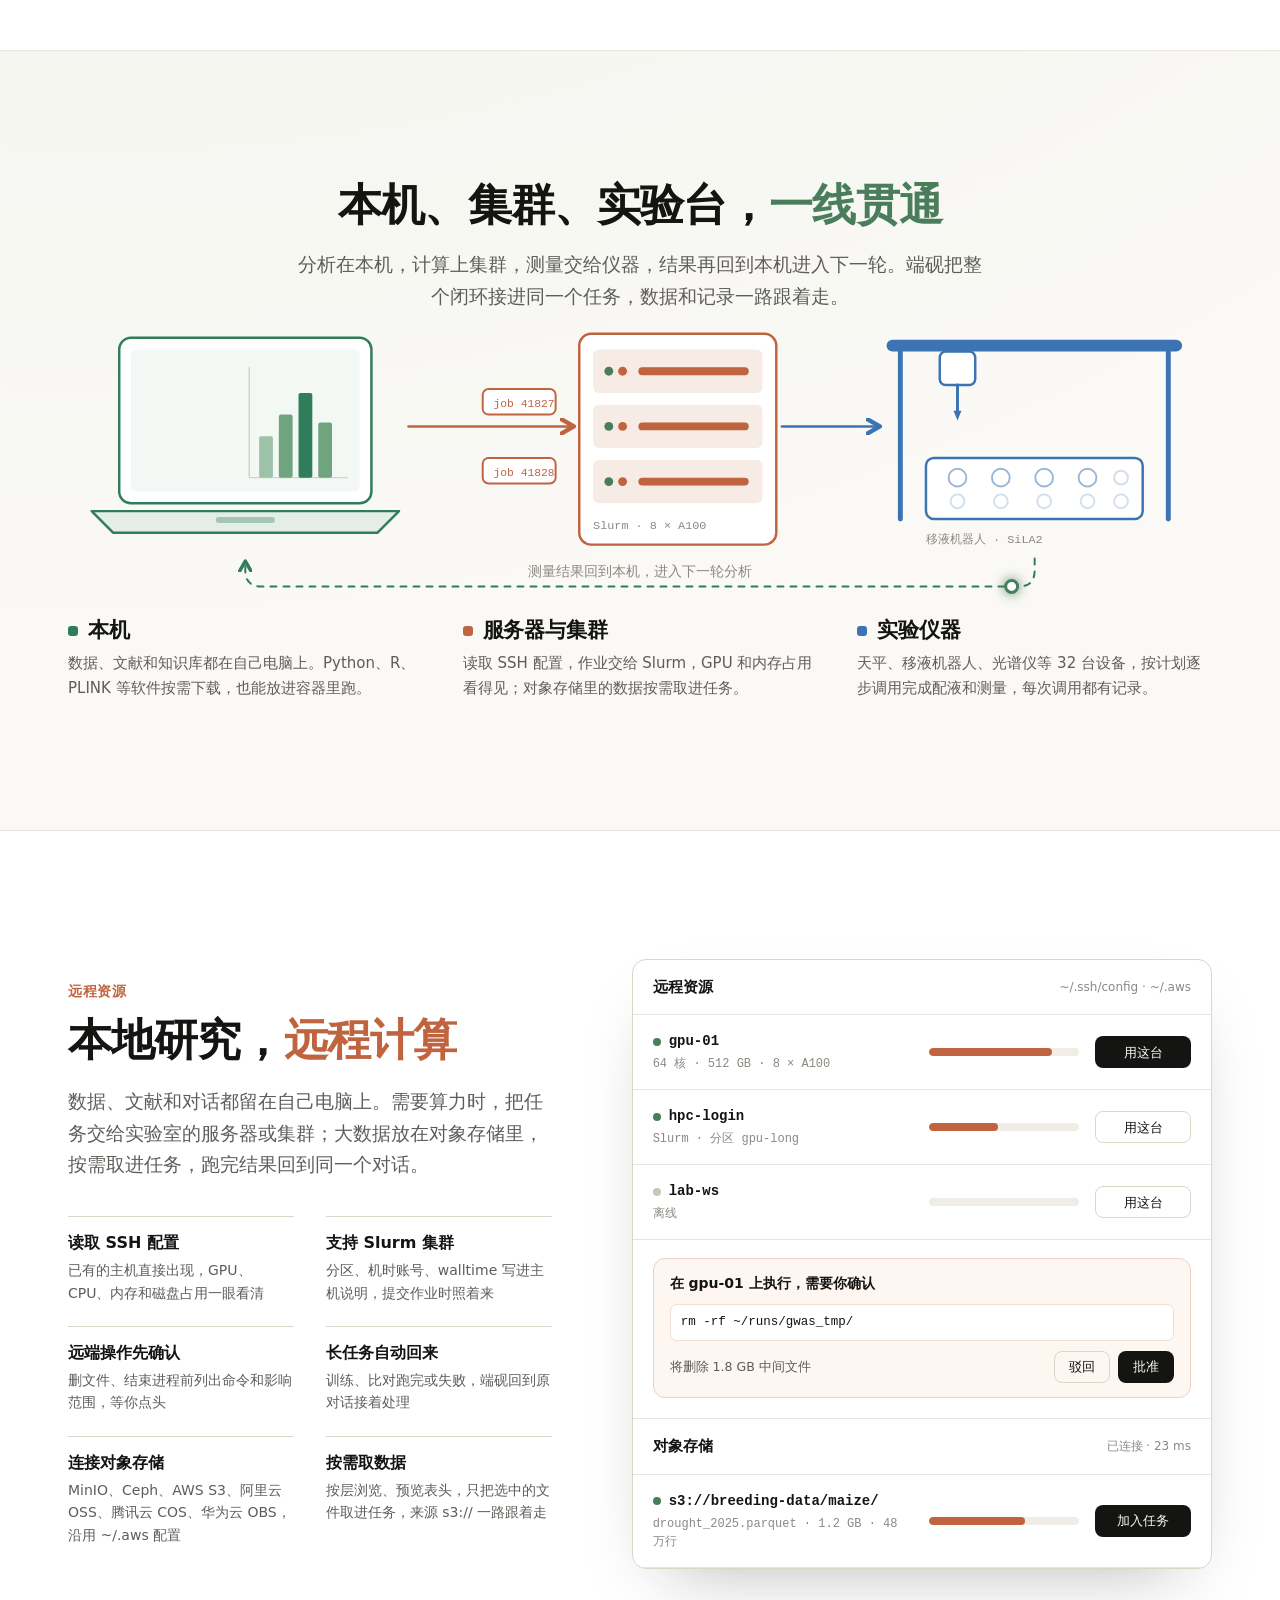
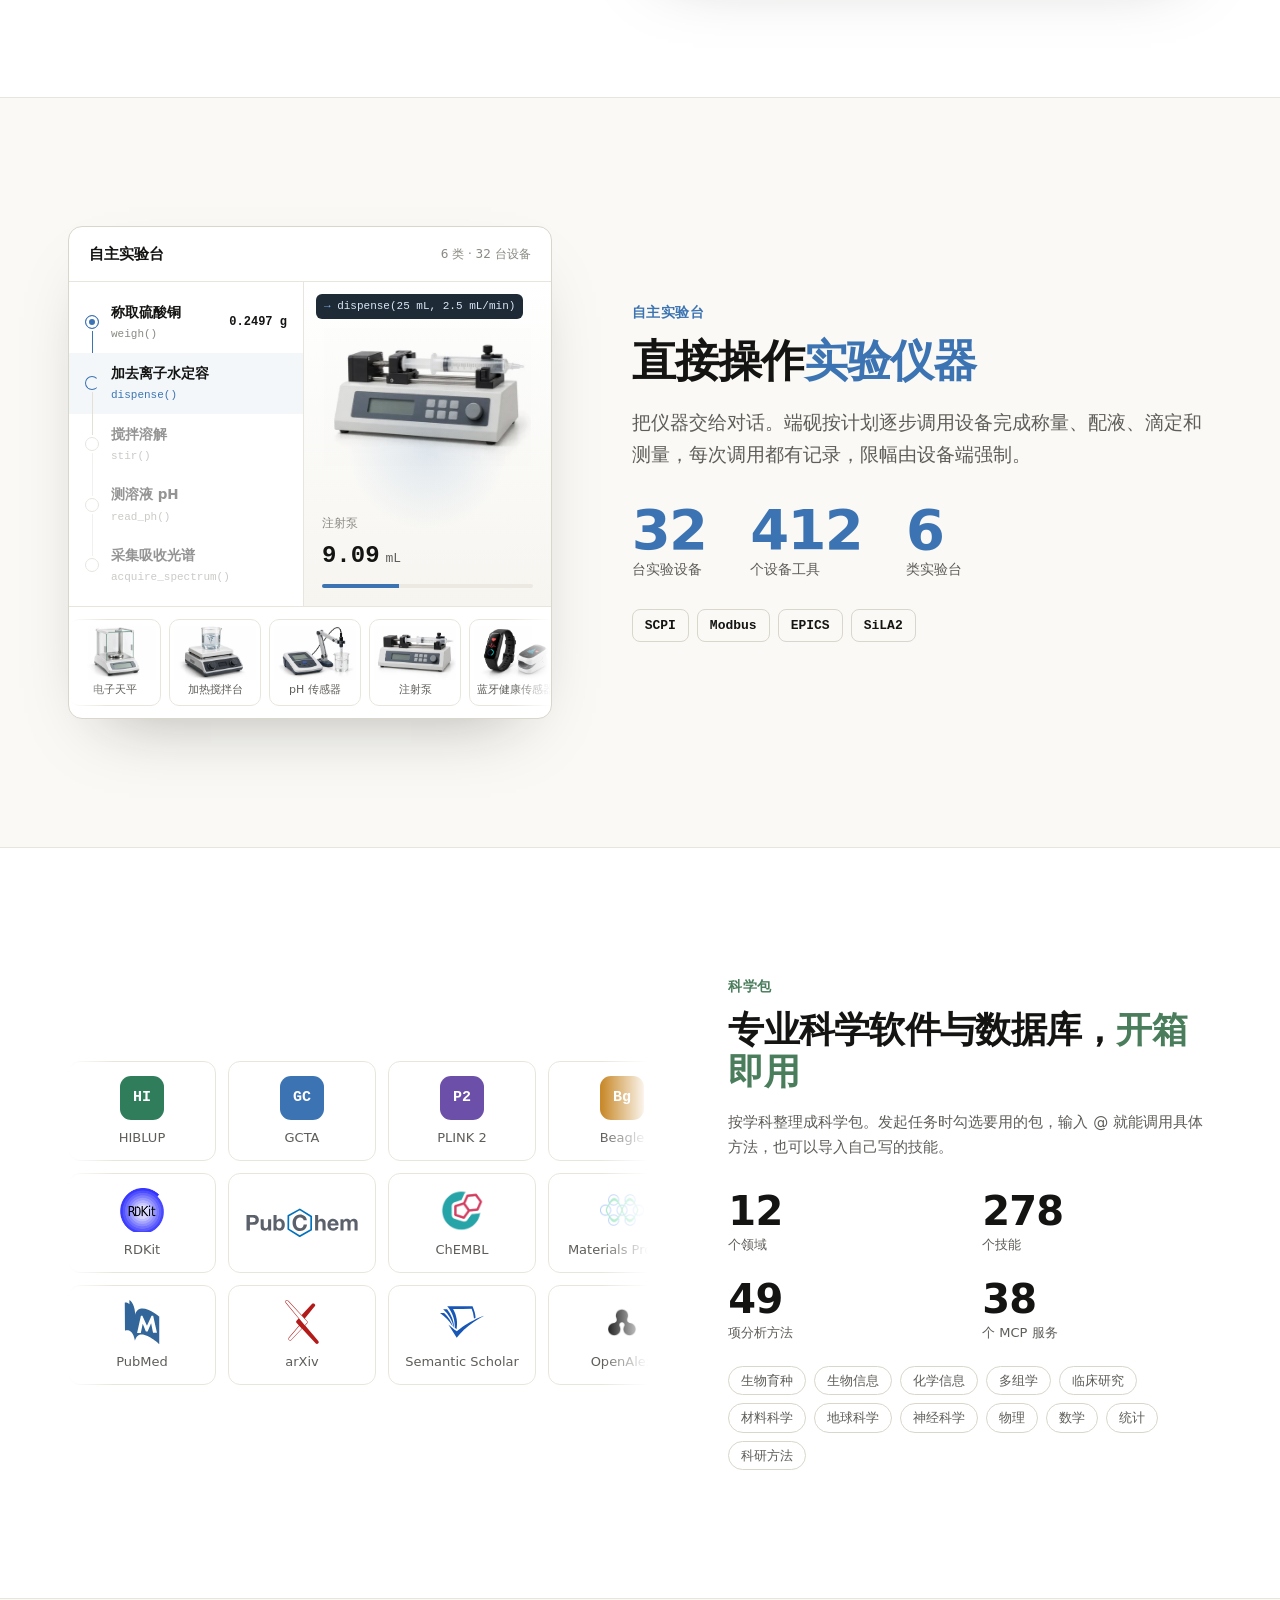
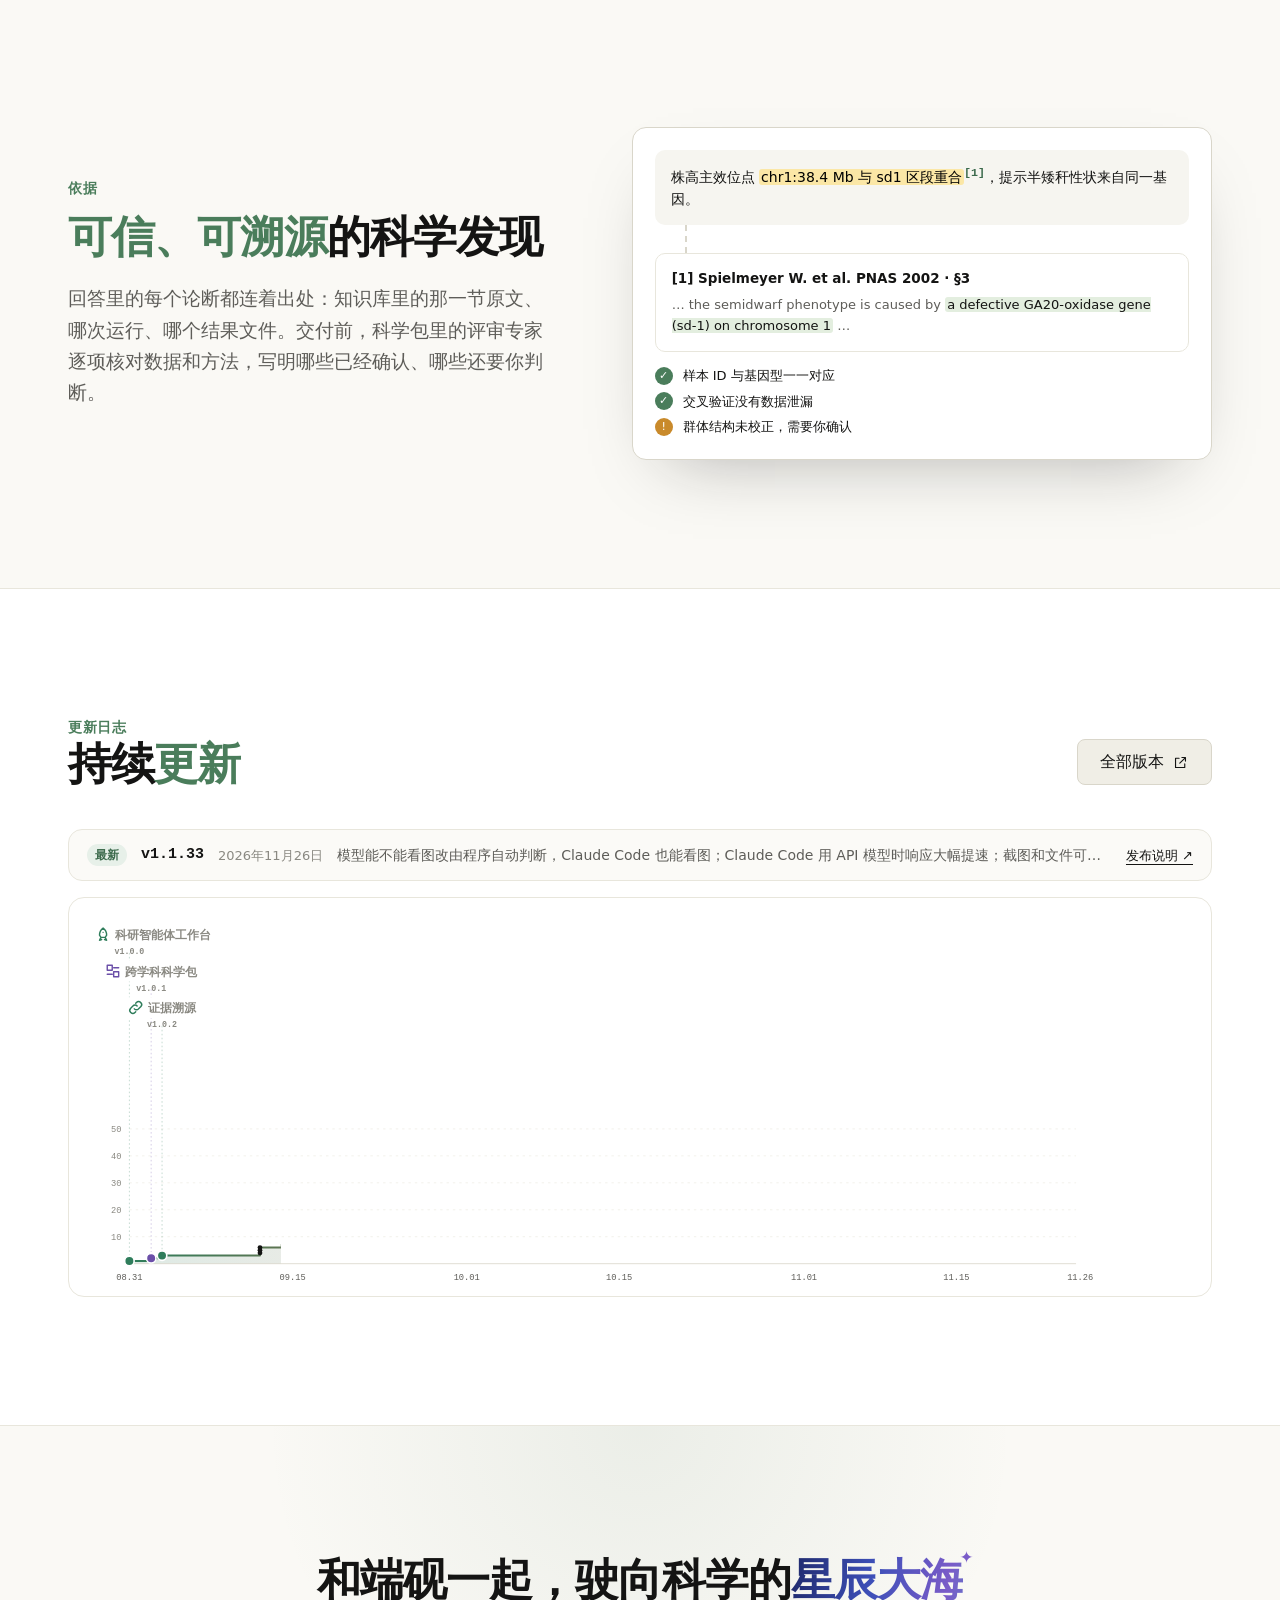
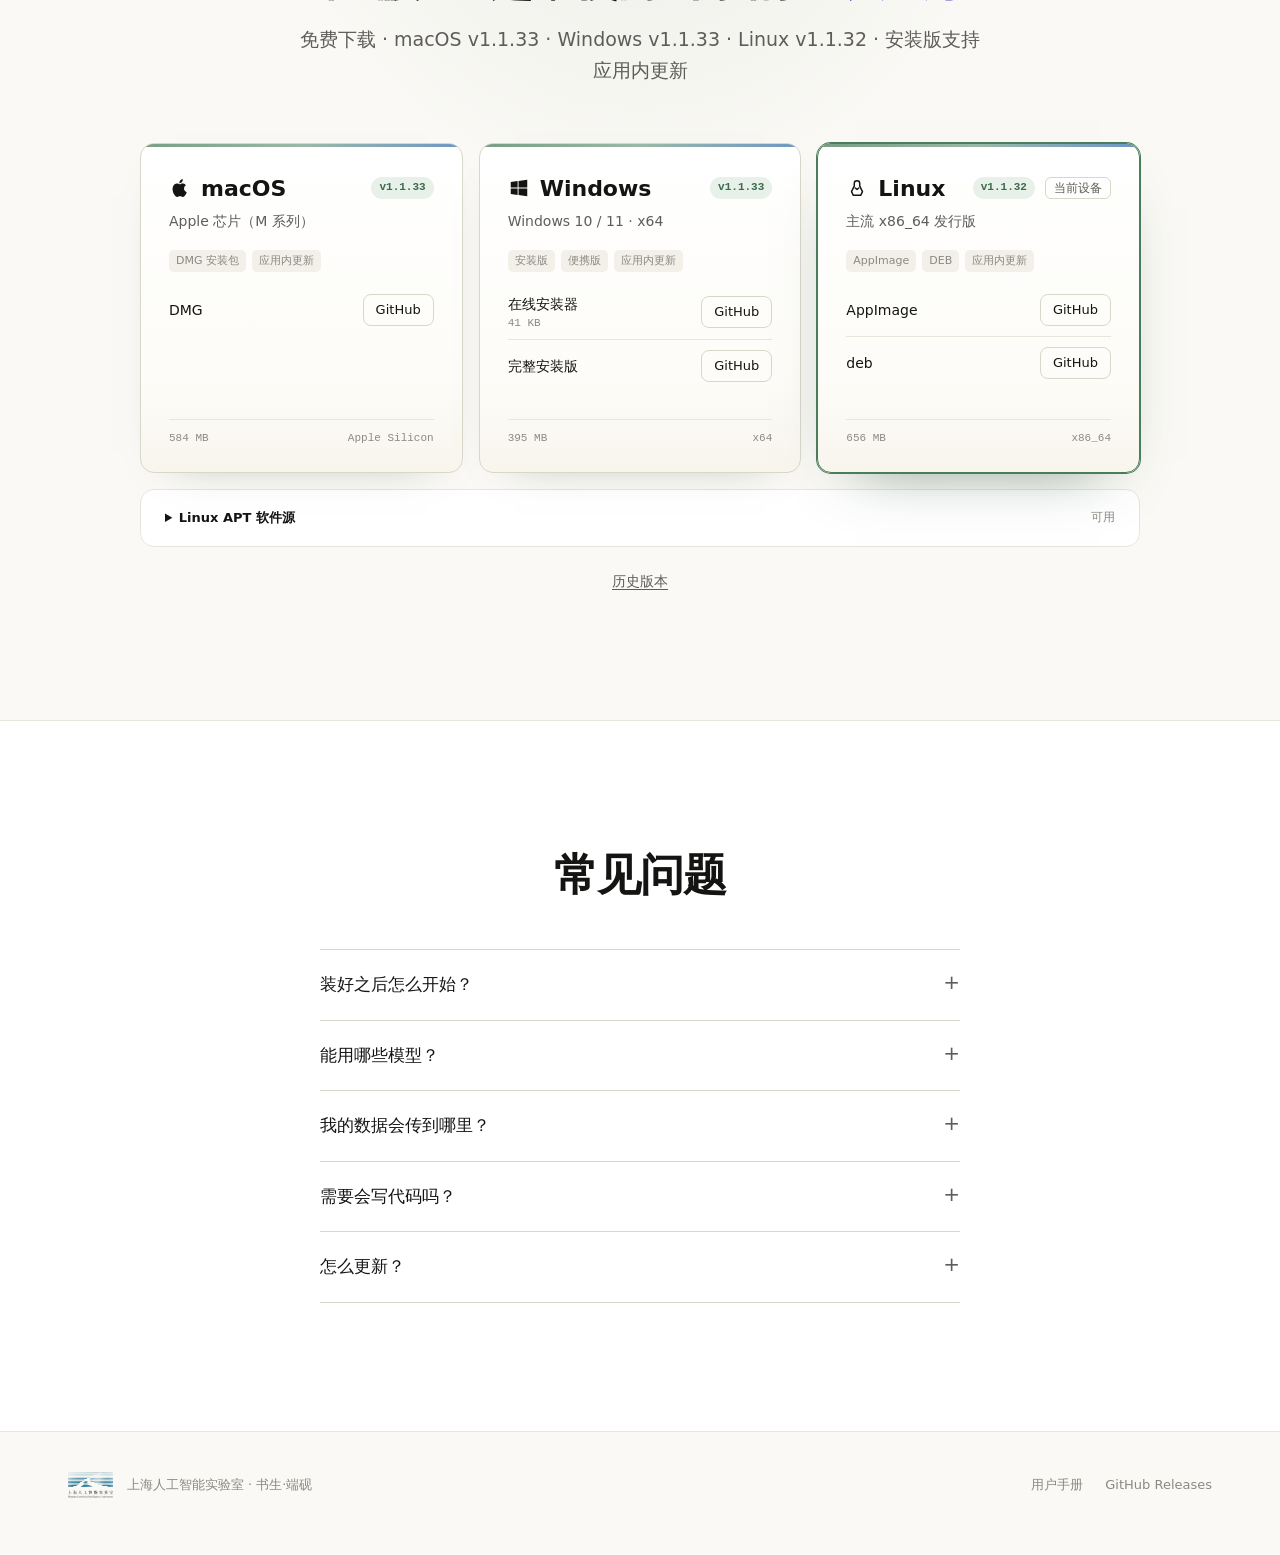
==== commit 6ea4d912: "chore(pages): refresh latest release index" ====
--- a/index.html
+++ b/index.html
@@ -440,9 +440,9 @@
       <div class="os-badges"><span>DMG 安装包</span><span>应用内更新</span></div>
       <div class="go"><div class="dl-row"><span class="dl-k">DMG</span><a class="btn btn-line os-primary" id="mac-primary" href="https://github.com/A3S-Lab/duanyan-releases/releases/download/v1.1.33/Duanyan-Science-Discovery-1.1.33-arm64.dmg">GitHub</a><a class="btn btn-ink" id="mac-center-primary" hidden>A3S Lab</a></div></div>
       <div class="os-foot"><span id="mac-size">584 MB</span><span>Apple Silicon</span></div></article>
-    <article class="os" data-os="windows"><div class="t"><svg><use href="#win"/></svg><h3>Windows</h3><span class="os-version" id="windows-version">v1.1.32</span><span class="rl" hidden>当前设备</span></div><p class="ar">Windows 10 / 11 · x64</p>
+    <article class="os" data-os="windows"><div class="t"><svg><use href="#win"/></svg><h3>Windows</h3><span class="os-version" id="windows-version">v1.1.33</span><span class="rl" hidden>当前设备</span></div><p class="ar">Windows 10 / 11 · x64</p>
       <div class="os-badges"><span>安装版</span><span>便携版</span><span>应用内更新</span></div>
-      <div class="go"><div class="dl-row"><span class="dl-k">在线安装器 <small id="windows-online-size">41 KB</small></span><a class="btn btn-line" id="windows-online-github" href="https://github.com/A3S-Lab/duanyan-releases/releases/download/v1.1.32/Duanyan-Online-Setup-1.1.32.exe">GitHub</a><a class="btn btn-ink" id="windows-online-center" hidden>A3S Lab</a></div><div class="dl-row"><span class="dl-k">完整安装版</span><a class="btn btn-line os-primary" id="windows-primary" href="https://github.com/A3S-Lab/duanyan-releases/releases/download/v1.1.32/Duanyan-Science-Discovery-Setup-1.1.32-x64.exe">GitHub</a><a class="btn btn-line" id="windows-center-primary" hidden>A3S Lab</a></div><div class="dl-row"><span class="dl-k">便携版</span><a class="btn btn-line os-secondary" id="windows-secondary" href="https://github.com/A3S-Lab/duanyan-releases/releases/download/v1.1.32/Duanyan-Science-Discovery-Portable-1.1.32-x64.exe">GitHub</a><a class="btn btn-line" id="windows-center-secondary" hidden>A3S Lab</a></div></div>
+      <div class="go"><div class="dl-row"><span class="dl-k">在线安装器 <small id="windows-online-size">41 KB</small></span><a class="btn btn-line" id="windows-online-github" href="https://github.com/A3S-Lab/duanyan-releases/releases/download/v1.1.33/Duanyan-Online-Setup-1.1.33.exe">GitHub</a><a class="btn btn-ink" id="windows-online-center" hidden>A3S Lab</a></div><div class="dl-row"><span class="dl-k">完整安装版</span><a class="btn btn-line os-primary" id="windows-primary" href="https://github.com/A3S-Lab/duanyan-releases/releases/download/v1.1.33/Duanyan-Science-Discovery-Setup-1.1.33-x64.exe">GitHub</a><a class="btn btn-line" id="windows-center-primary" hidden>A3S Lab</a></div><div class="dl-row"><span class="dl-k">便携版</span><a class="btn btn-line os-secondary" id="windows-secondary" hidden>GitHub</a><a class="btn btn-line" id="windows-center-secondary" hidden>A3S Lab</a></div></div>
       <div class="os-foot"><span id="windows-size">395 MB</span><span>x64</span></div></article>
     <article class="os" data-os="linux"><div class="t"><svg><use href="#tux"/></svg><h3>Linux</h3><span class="os-version" id="linux-version">v1.1.32</span><span class="rl" hidden>当前设备</span></div><p class="ar">主流 x86_64 发行版</p>
       <div class="os-badges"><span>AppImage</span><span>DEB</span><span>应用内更新</span></div>
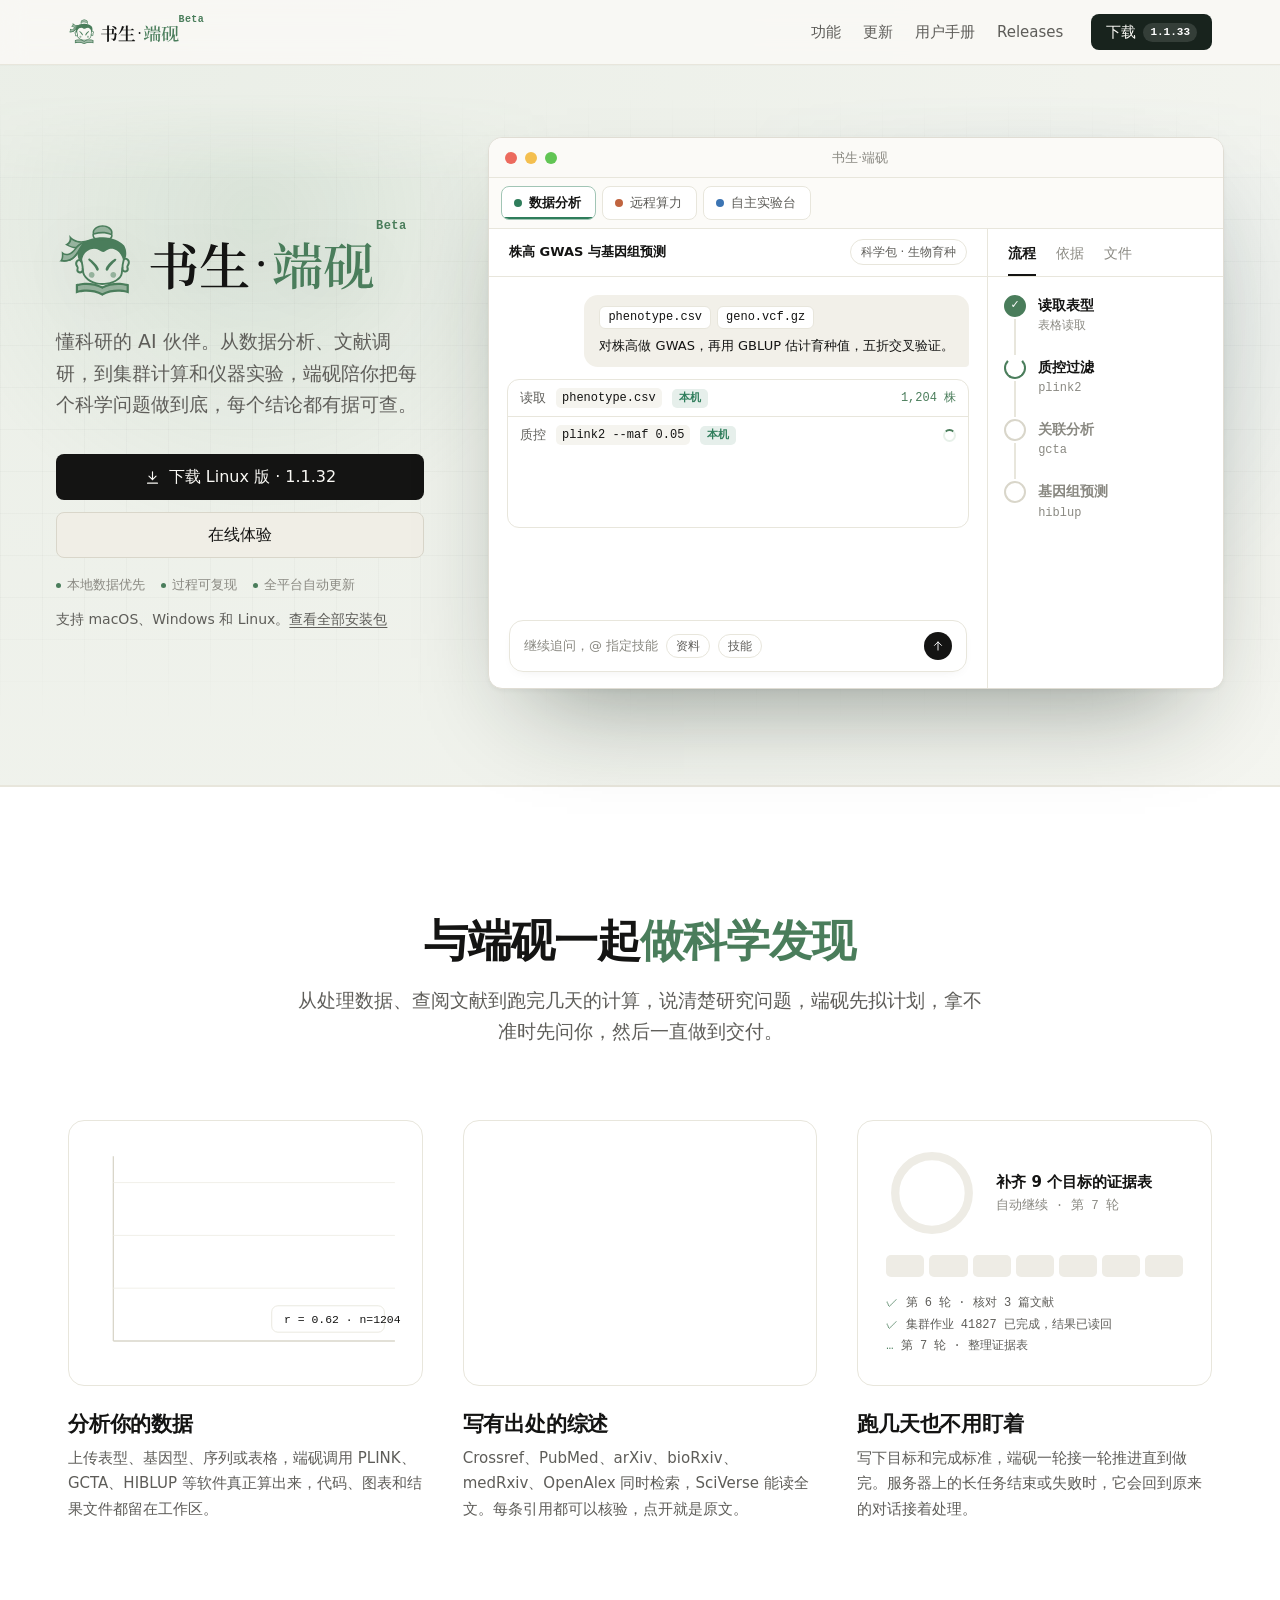
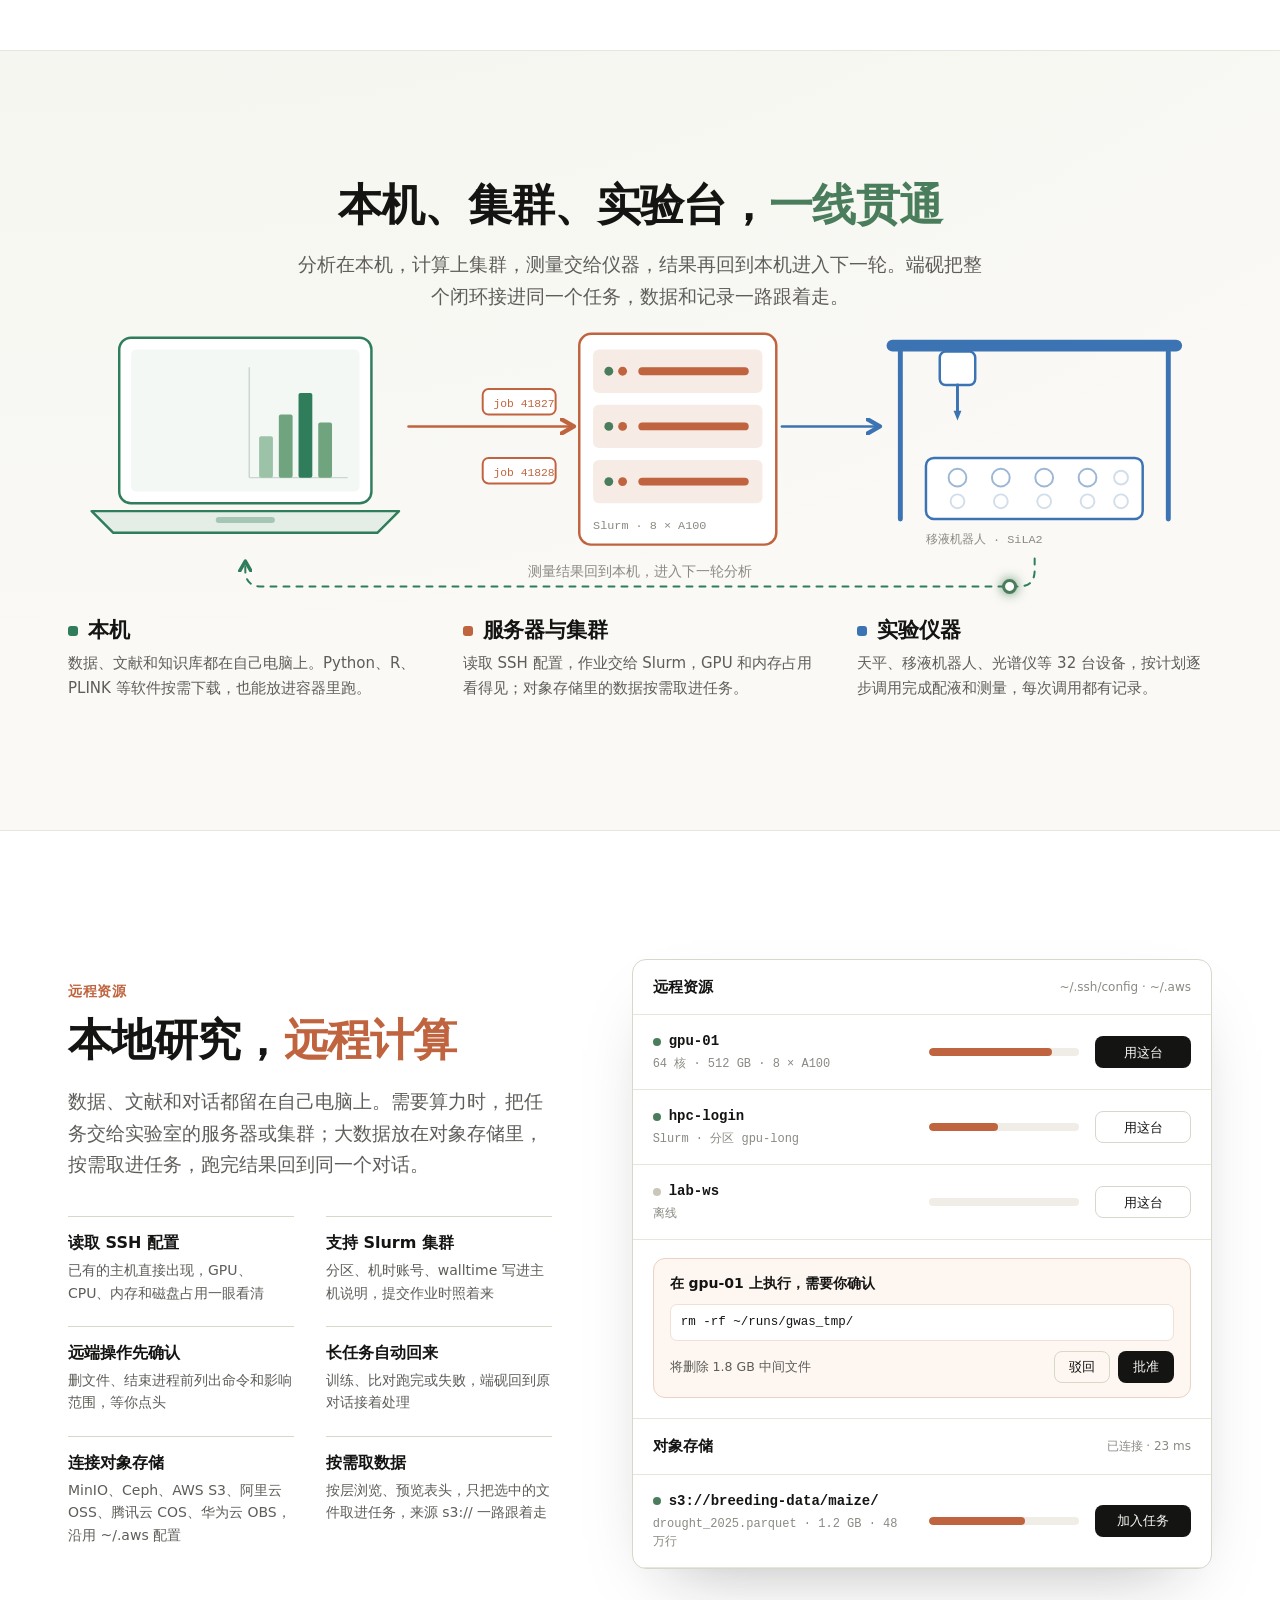
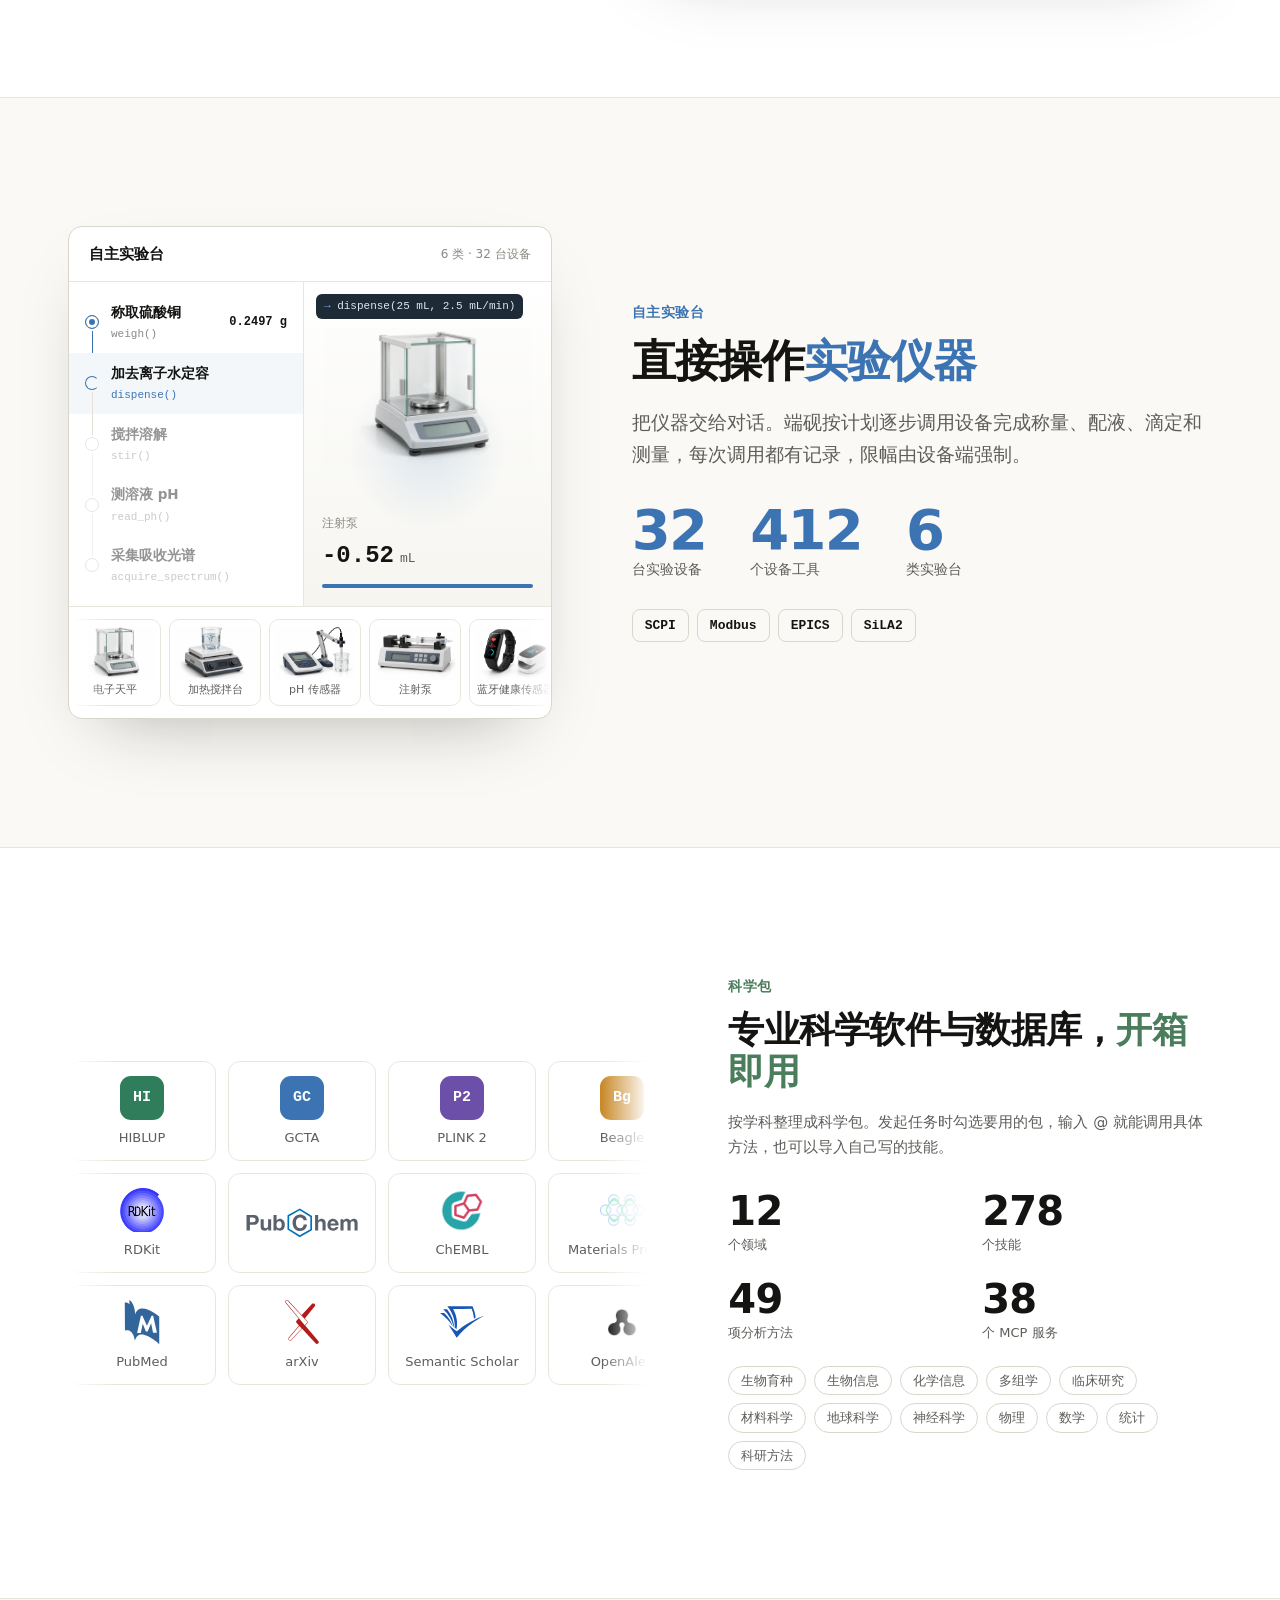
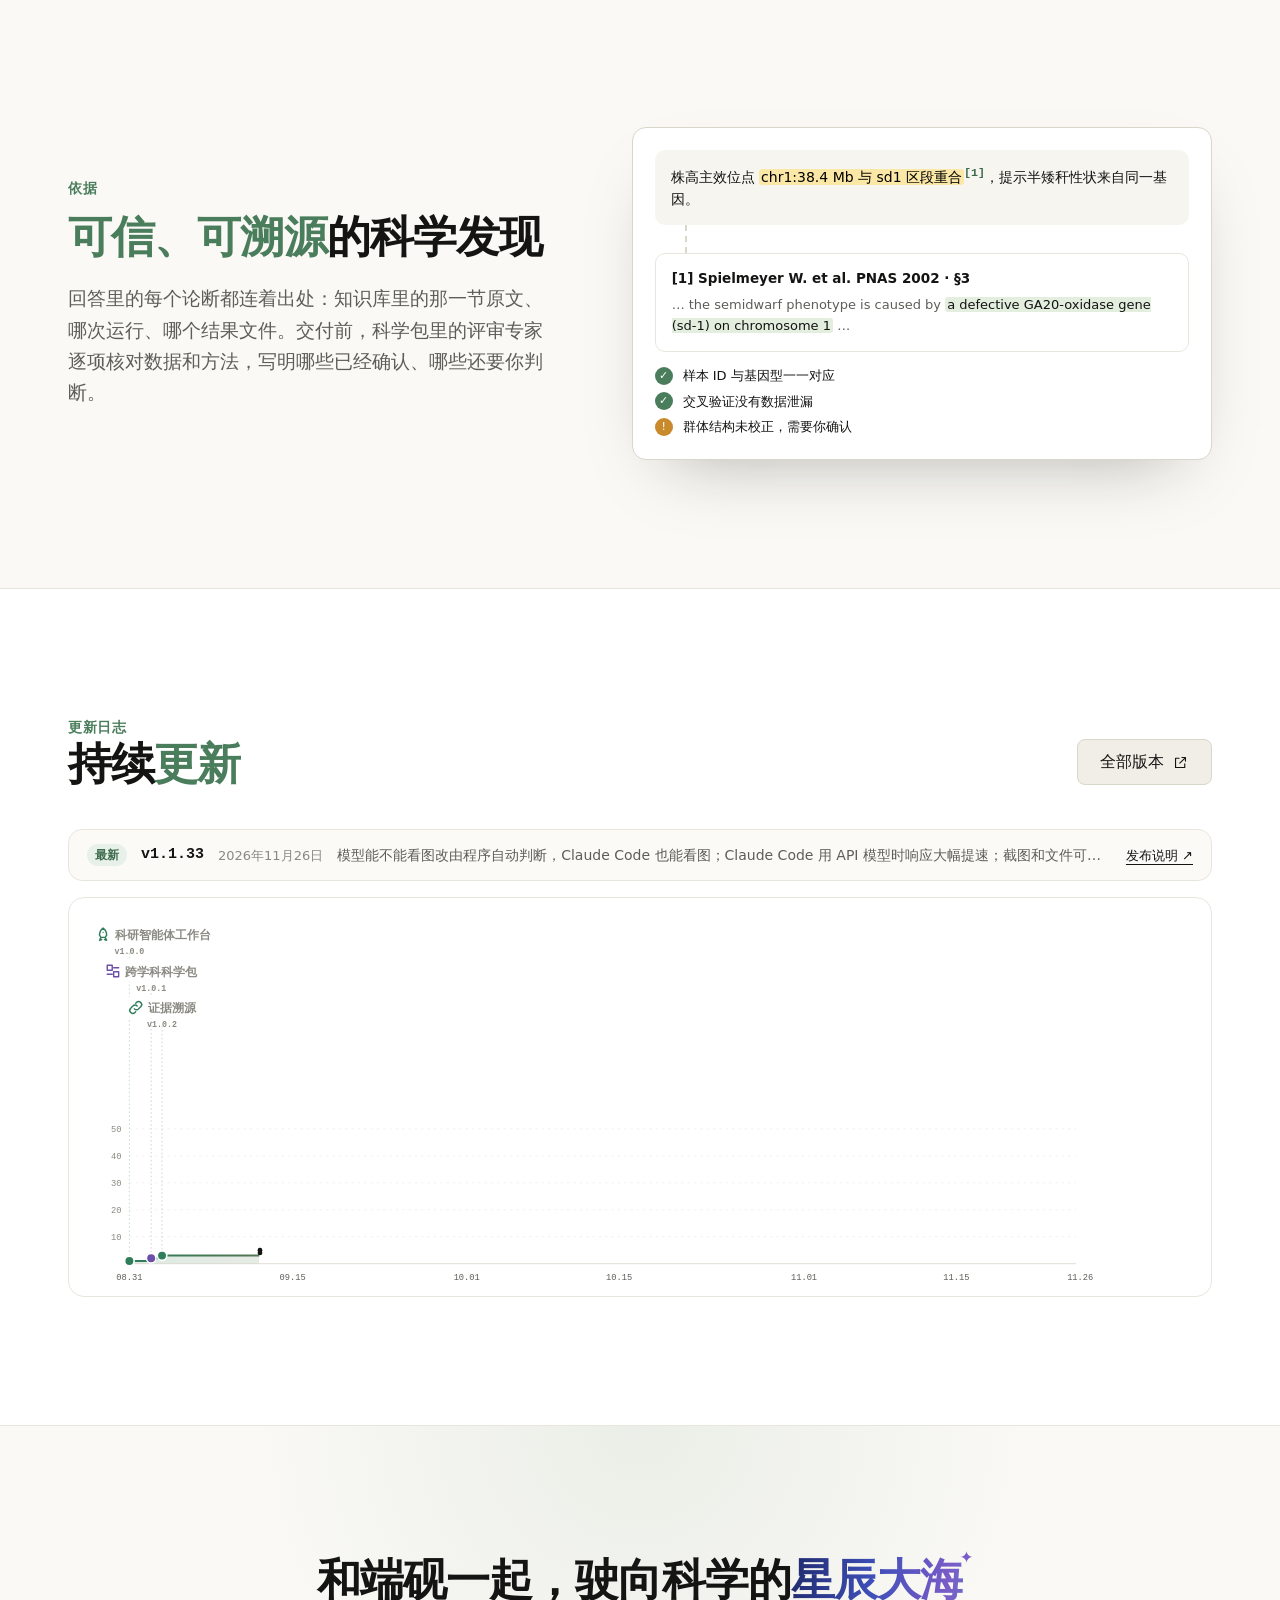
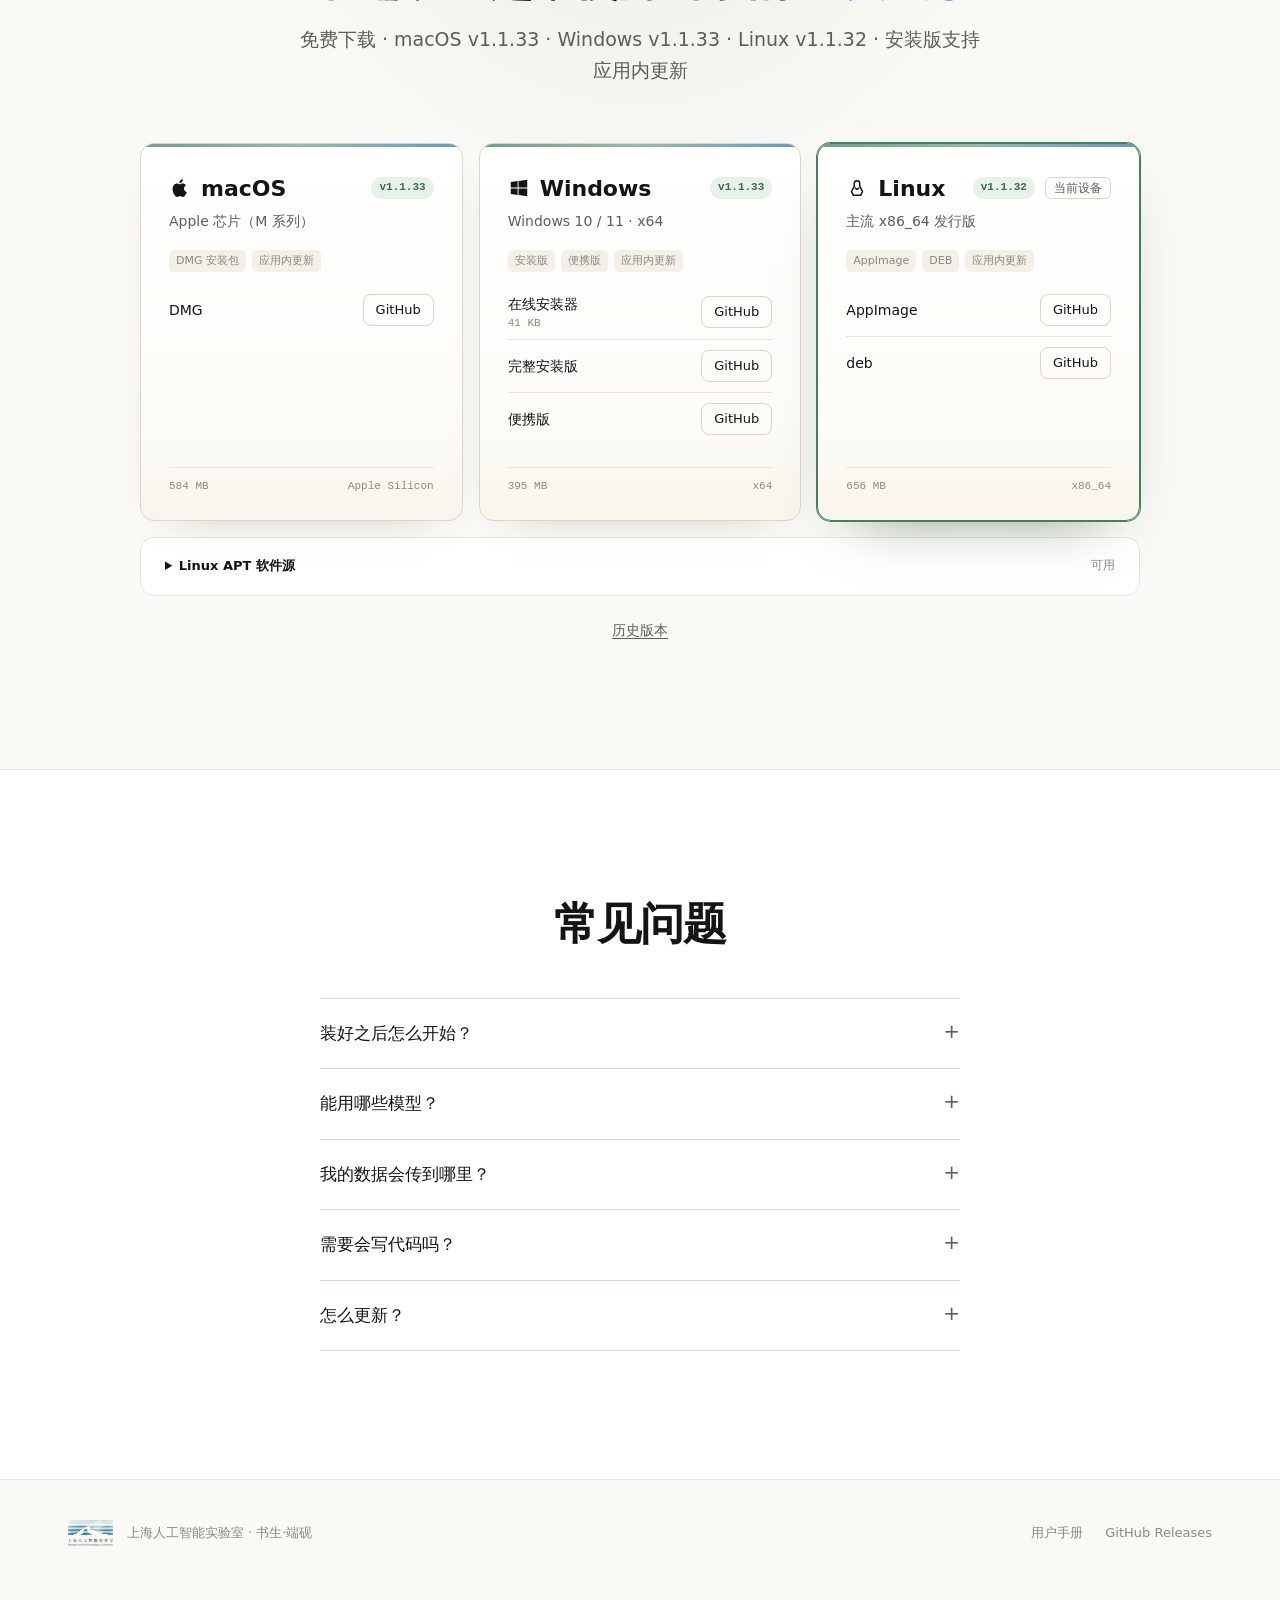
==== commit e14f6e71: "chore(pages): refresh latest release index" ====
--- a/index.html
+++ b/index.html
@@ -442,7 +442,7 @@
       <div class="os-foot"><span id="mac-size">584 MB</span><span>Apple Silicon</span></div></article>
     <article class="os" data-os="windows"><div class="t"><svg><use href="#win"/></svg><h3>Windows</h3><span class="os-version" id="windows-version">v1.1.33</span><span class="rl" hidden>当前设备</span></div><p class="ar">Windows 10 / 11 · x64</p>
       <div class="os-badges"><span>安装版</span><span>便携版</span><span>应用内更新</span></div>
-      <div class="go"><div class="dl-row"><span class="dl-k">在线安装器 <small id="windows-online-size">41 KB</small></span><a class="btn btn-line" id="windows-online-github" href="https://github.com/A3S-Lab/duanyan-releases/releases/download/v1.1.33/Duanyan-Online-Setup-1.1.33.exe">GitHub</a><a class="btn btn-ink" id="windows-online-center" hidden>A3S Lab</a></div><div class="dl-row"><span class="dl-k">完整安装版</span><a class="btn btn-line os-primary" id="windows-primary" href="https://github.com/A3S-Lab/duanyan-releases/releases/download/v1.1.33/Duanyan-Science-Discovery-Setup-1.1.33-x64.exe">GitHub</a><a class="btn btn-line" id="windows-center-primary" hidden>A3S Lab</a></div><div class="dl-row"><span class="dl-k">便携版</span><a class="btn btn-line os-secondary" id="windows-secondary" hidden>GitHub</a><a class="btn btn-line" id="windows-center-secondary" hidden>A3S Lab</a></div></div>
+      <div class="go"><div class="dl-row"><span class="dl-k">在线安装器 <small id="windows-online-size">41 KB</small></span><a class="btn btn-line" id="windows-online-github" href="https://github.com/A3S-Lab/duanyan-releases/releases/download/v1.1.33/Duanyan-Online-Setup-1.1.33.exe">GitHub</a><a class="btn btn-ink" id="windows-online-center" hidden>A3S Lab</a></div><div class="dl-row"><span class="dl-k">完整安装版</span><a class="btn btn-line os-primary" id="windows-primary" href="https://github.com/A3S-Lab/duanyan-releases/releases/download/v1.1.33/Duanyan-Science-Discovery-Setup-1.1.33-x64.exe">GitHub</a><a class="btn btn-line" id="windows-center-primary" hidden>A3S Lab</a></div><div class="dl-row"><span class="dl-k">便携版</span><a class="btn btn-line os-secondary" id="windows-secondary" href="https://github.com/A3S-Lab/duanyan-releases/releases/download/v1.1.33/Duanyan-Science-Discovery-Portable-1.1.33-x64.exe">GitHub</a><a class="btn btn-line" id="windows-center-secondary" hidden>A3S Lab</a></div></div>
       <div class="os-foot"><span id="windows-size">395 MB</span><span>x64</span></div></article>
     <article class="os" data-os="linux"><div class="t"><svg><use href="#tux"/></svg><h3>Linux</h3><span class="os-version" id="linux-version">v1.1.32</span><span class="rl" hidden>当前设备</span></div><p class="ar">主流 x86_64 发行版</p>
       <div class="os-badges"><span>AppImage</span><span>DEB</span><span>应用内更新</span></div>
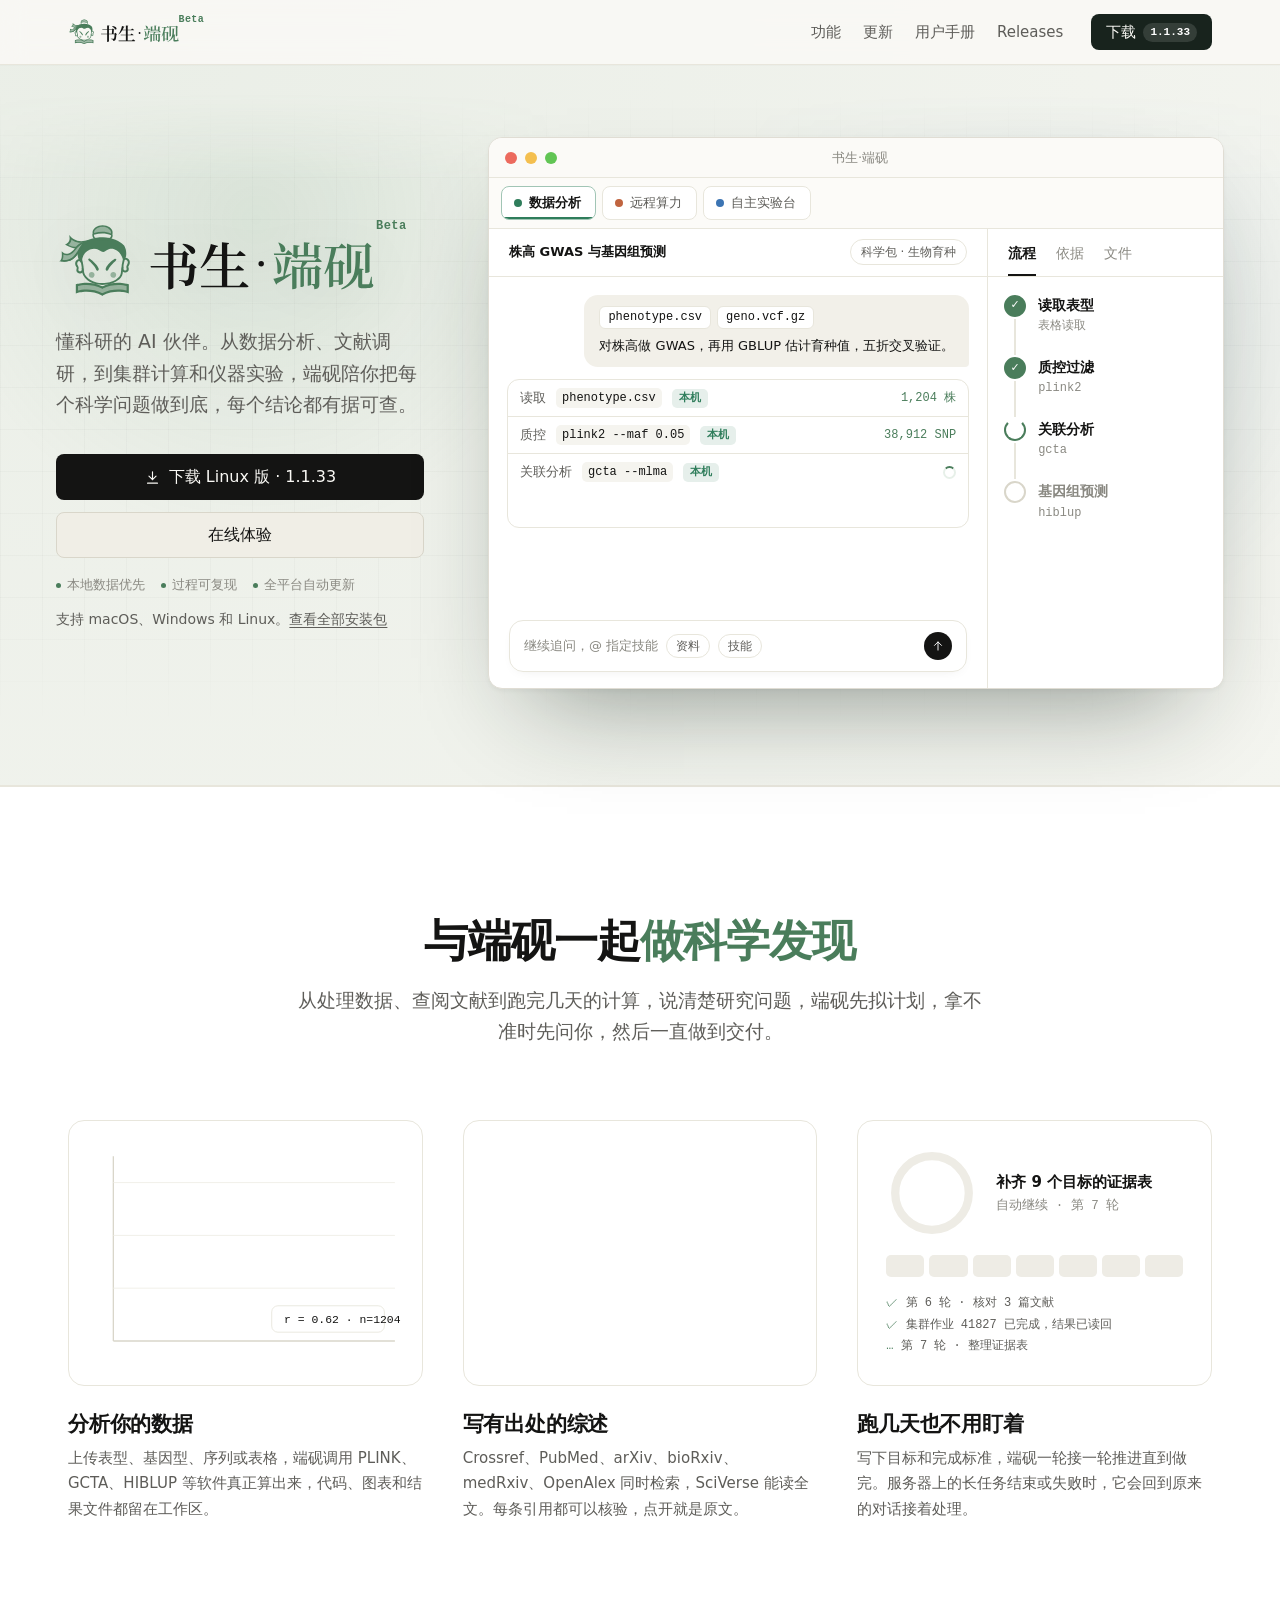
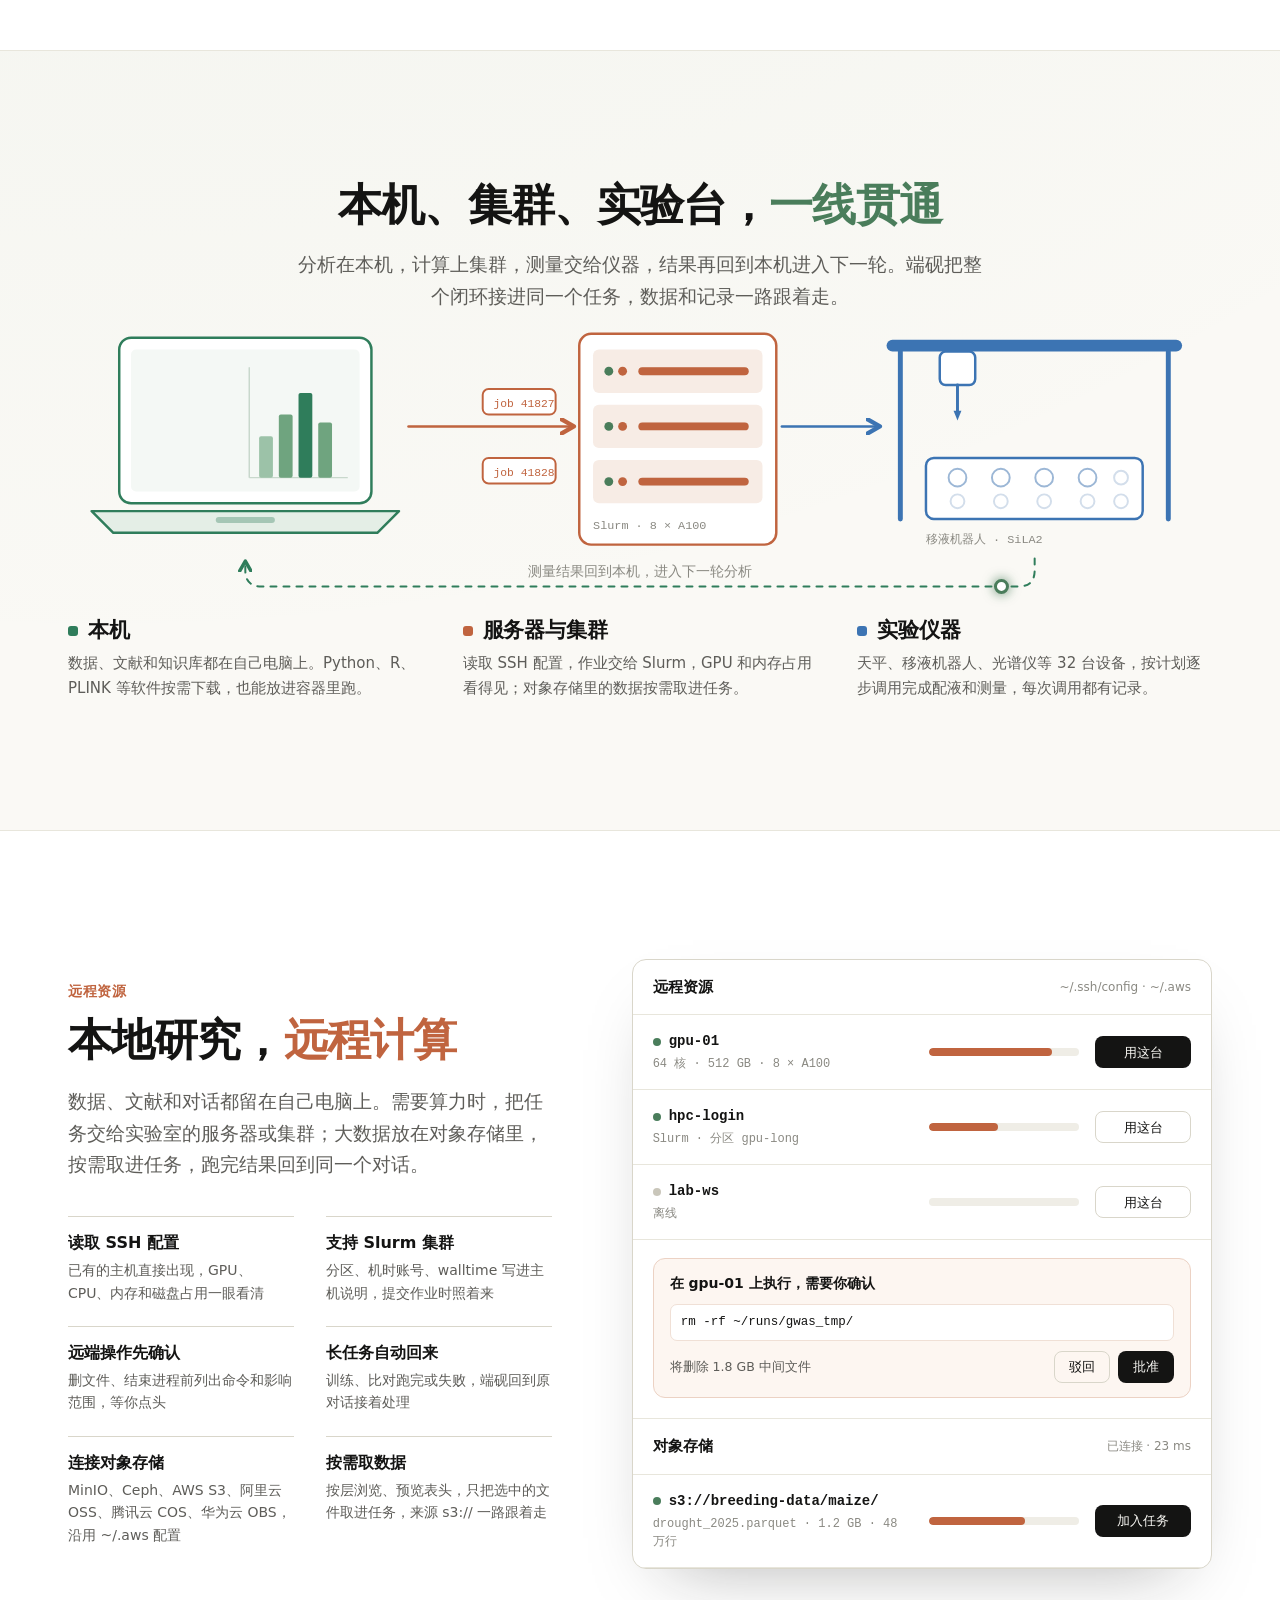
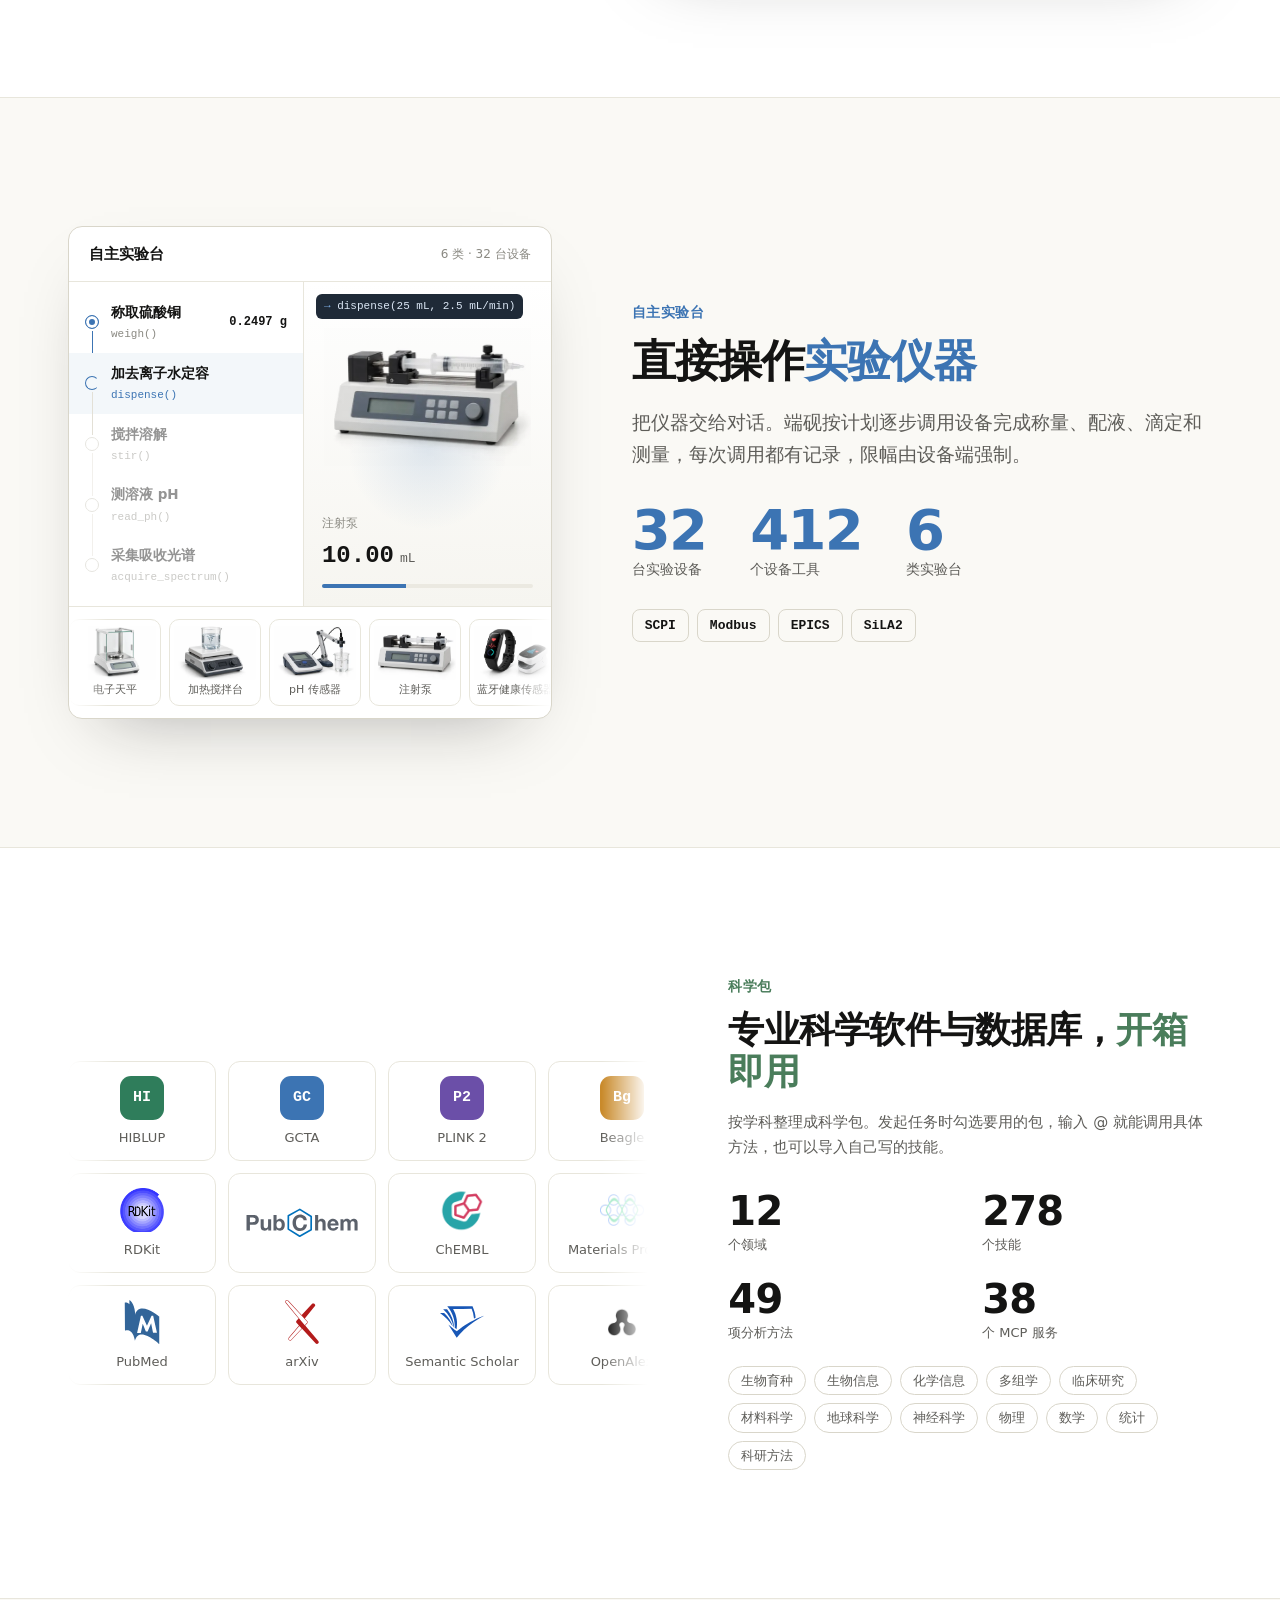
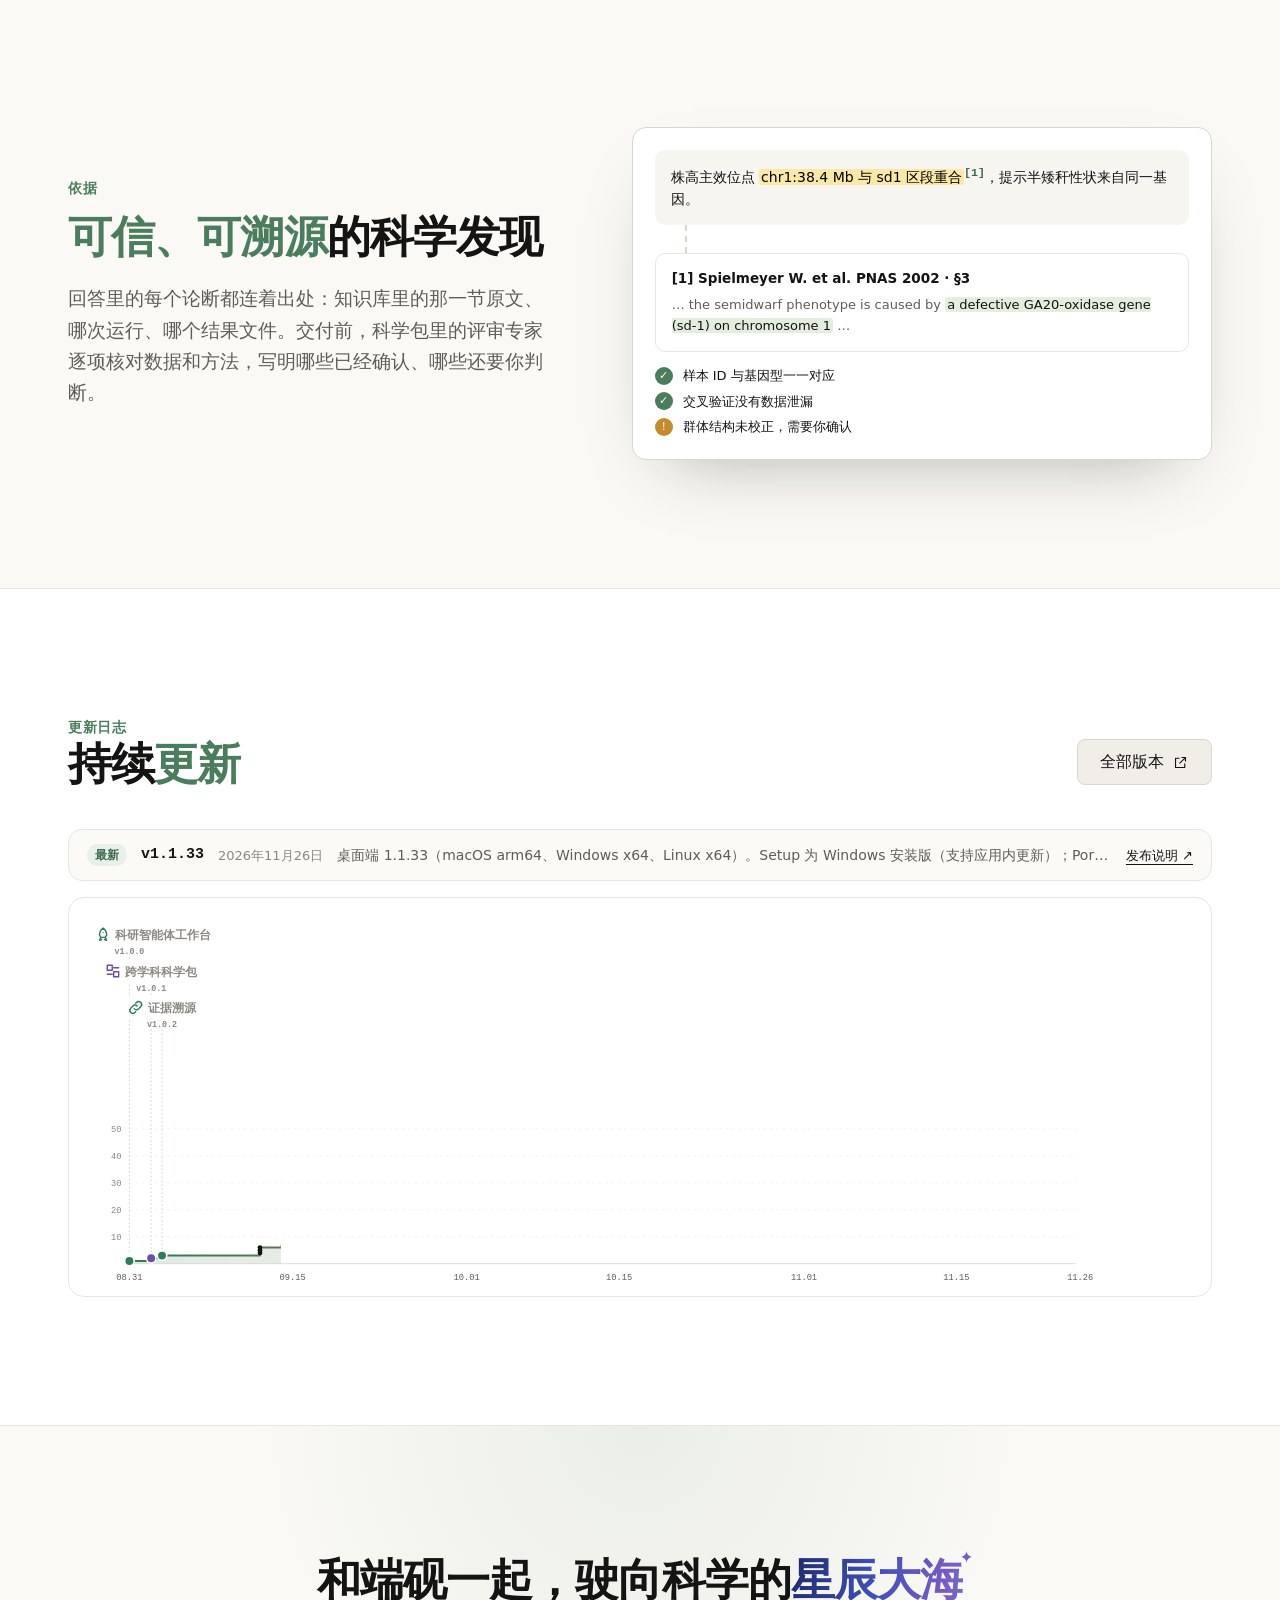
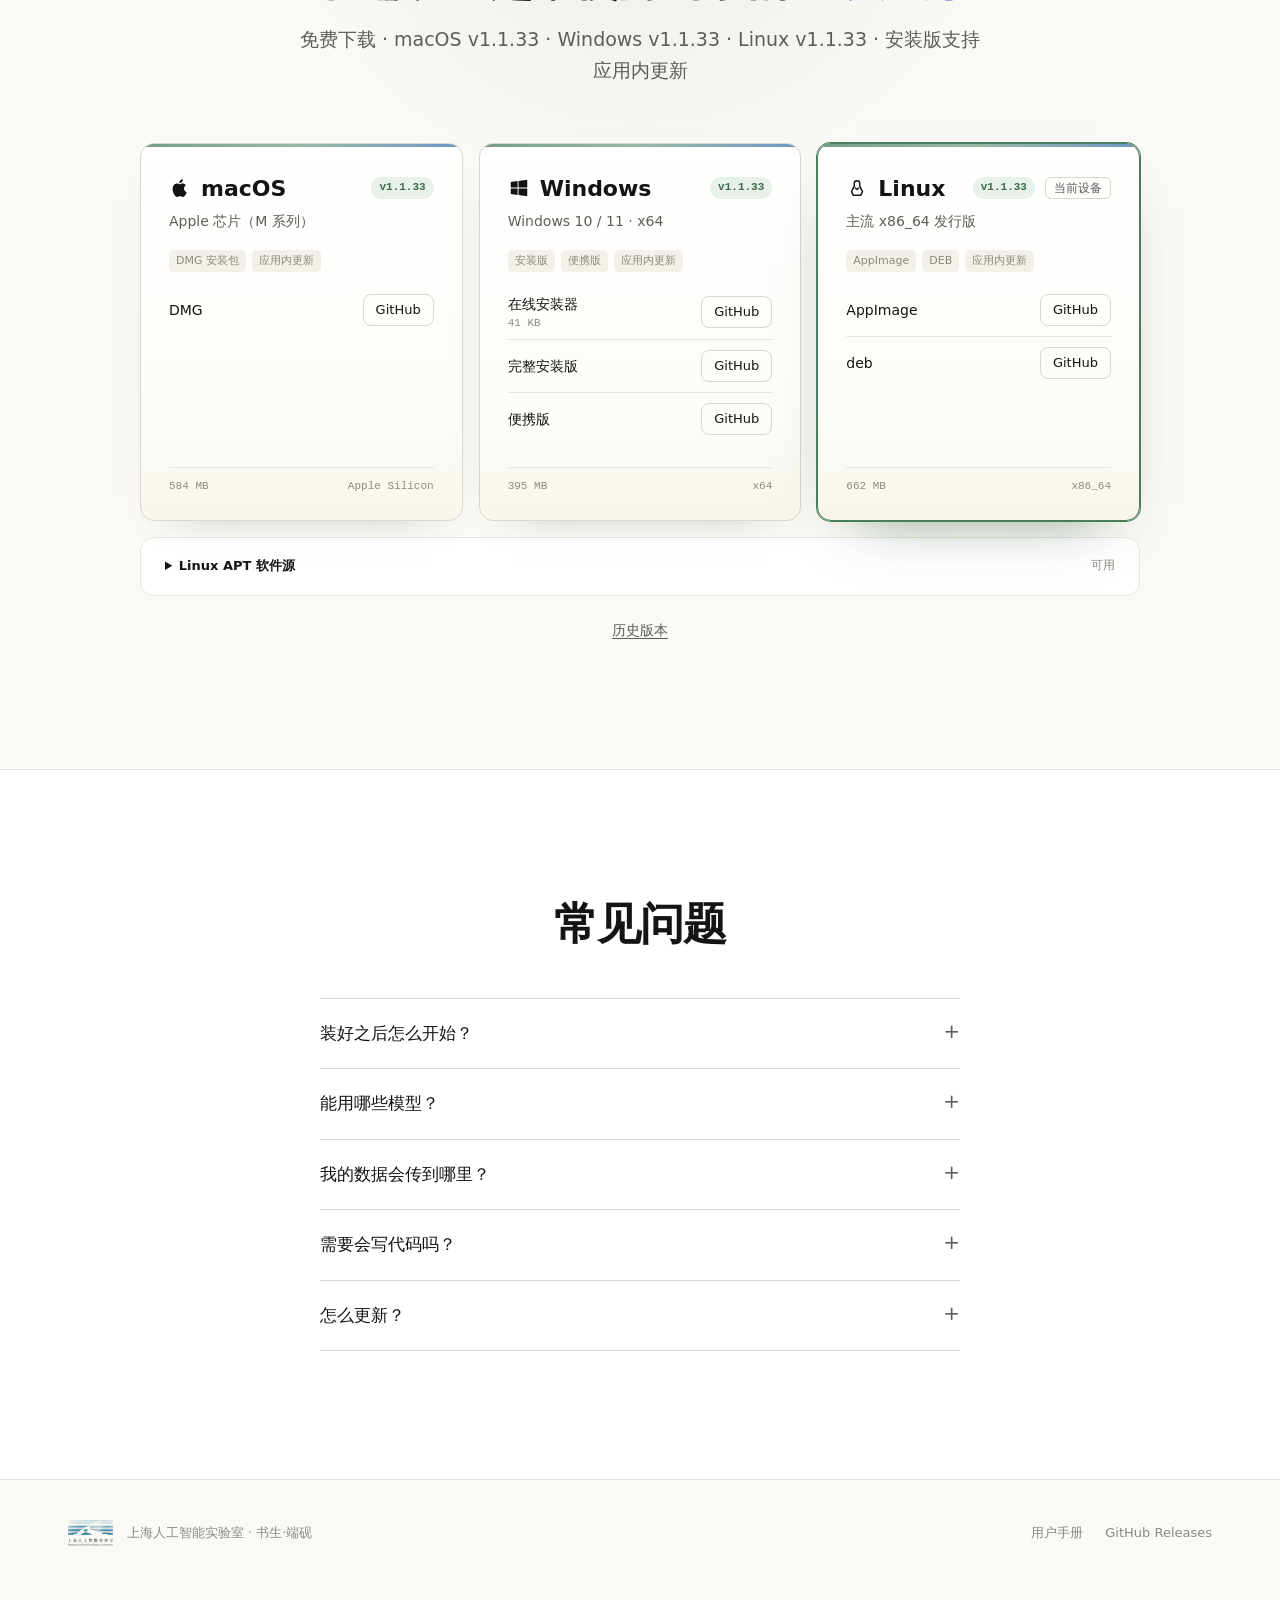
==== commit 1379b53e: "chore(pages): refresh latest release index" ====
--- a/index.html
+++ b/index.html
@@ -423,7 +423,7 @@
     <span class="latest-label">最新</span>
     <strong id="latest-version">v1.1.33</strong>
     <time id="latest-date" datetime="2026-11-26">2026年11月26日</time>
-    <p id="latest-summary">模型能不能看图改由程序自动判断，Claude Code 也能看图；Claude Code 用 API 模型时响应大幅提速；截图和文件可直接粘贴进输入框；Linux 终端可直接使用 duanyan-cli；修复长任务卡住和一批数据计算问题。</p>
+    <p id="latest-summary">桌面端 1.1.33（macOS arm64、Windows x64、Linux x64）。Setup 为 Windows 安装版（支持应用内更新）；Portable 为 Windows 便携版；AppImage 为 Linux 便携应用；deb 为 Debian/Ubuntu 安装包；更新源为中心只读分发目录，此处镜像同一份安装包与更新元数据。</p>
     <a id="latest-link" target="_blank" rel="noopener" href="https://github.com/A3S-Lab/duanyan-releases/releases/tag/v1.1.33">发布说明 ↗</a>
   </div>
   <figure class="milestones"><svg id="milestones" role="img" aria-label="累计发布版本与关键里程碑"></svg></figure>
@@ -444,10 +444,10 @@
       <div class="os-badges"><span>安装版</span><span>便携版</span><span>应用内更新</span></div>
       <div class="go"><div class="dl-row"><span class="dl-k">在线安装器 <small id="windows-online-size">41 KB</small></span><a class="btn btn-line" id="windows-online-github" href="https://github.com/A3S-Lab/duanyan-releases/releases/download/v1.1.33/Duanyan-Online-Setup-1.1.33.exe">GitHub</a><a class="btn btn-ink" id="windows-online-center" hidden>A3S Lab</a></div><div class="dl-row"><span class="dl-k">完整安装版</span><a class="btn btn-line os-primary" id="windows-primary" href="https://github.com/A3S-Lab/duanyan-releases/releases/download/v1.1.33/Duanyan-Science-Discovery-Setup-1.1.33-x64.exe">GitHub</a><a class="btn btn-line" id="windows-center-primary" hidden>A3S Lab</a></div><div class="dl-row"><span class="dl-k">便携版</span><a class="btn btn-line os-secondary" id="windows-secondary" href="https://github.com/A3S-Lab/duanyan-releases/releases/download/v1.1.33/Duanyan-Science-Discovery-Portable-1.1.33-x64.exe">GitHub</a><a class="btn btn-line" id="windows-center-secondary" hidden>A3S Lab</a></div></div>
       <div class="os-foot"><span id="windows-size">395 MB</span><span>x64</span></div></article>
-    <article class="os" data-os="linux"><div class="t"><svg><use href="#tux"/></svg><h3>Linux</h3><span class="os-version" id="linux-version">v1.1.32</span><span class="rl" hidden>当前设备</span></div><p class="ar">主流 x86_64 发行版</p>
+    <article class="os" data-os="linux"><div class="t"><svg><use href="#tux"/></svg><h3>Linux</h3><span class="os-version" id="linux-version">v1.1.33</span><span class="rl" hidden>当前设备</span></div><p class="ar">主流 x86_64 发行版</p>
       <div class="os-badges"><span>AppImage</span><span>DEB</span><span>应用内更新</span></div>
-      <div class="go"><div class="dl-row"><span class="dl-k">AppImage</span><a class="btn btn-line os-primary" id="linux-primary" href="https://github.com/A3S-Lab/duanyan-releases/releases/download/v1.1.32/Duanyan-Science-Discovery-1.1.32-x86_64.AppImage">GitHub</a><a class="btn btn-ink" id="linux-center-primary" hidden>A3S Lab</a></div><div class="dl-row"><span class="dl-k">deb</span><a class="btn btn-line os-secondary" id="linux-secondary" href="https://github.com/A3S-Lab/duanyan-releases/releases/download/v1.1.32/Duanyan-Science-Discovery-1.1.32-amd64.deb">GitHub</a><a class="btn btn-line" id="linux-center-secondary" hidden>A3S Lab</a></div></div>
-      <div class="os-foot"><span id="linux-size">656 MB</span><span>x86_64</span></div></article>
+      <div class="go"><div class="dl-row"><span class="dl-k">AppImage</span><a class="btn btn-line os-primary" id="linux-primary" href="https://github.com/A3S-Lab/duanyan-releases/releases/download/v1.1.33/Duanyan-Science-Discovery-1.1.33-x86_64.AppImage">GitHub</a><a class="btn btn-ink" id="linux-center-primary" hidden>A3S Lab</a></div><div class="dl-row"><span class="dl-k">deb</span><a class="btn btn-line os-secondary" id="linux-secondary" href="https://github.com/A3S-Lab/duanyan-releases/releases/download/v1.1.33/Duanyan-Science-Discovery-1.1.33-amd64.deb">GitHub</a><a class="btn btn-line" id="linux-center-secondary" hidden>A3S Lab</a></div></div>
+      <div class="os-foot"><span id="linux-size">662 MB</span><span>x86_64</span></div></article>
       <details class="apt-setup" id="linux-apt">
         <summary>Linux APT 软件源 <span id="linux-apt-status">准备中</span></summary>
         <p id="linux-apt-pending">签名仓库准备就绪后，这里将提供公钥和安装步骤。</p>
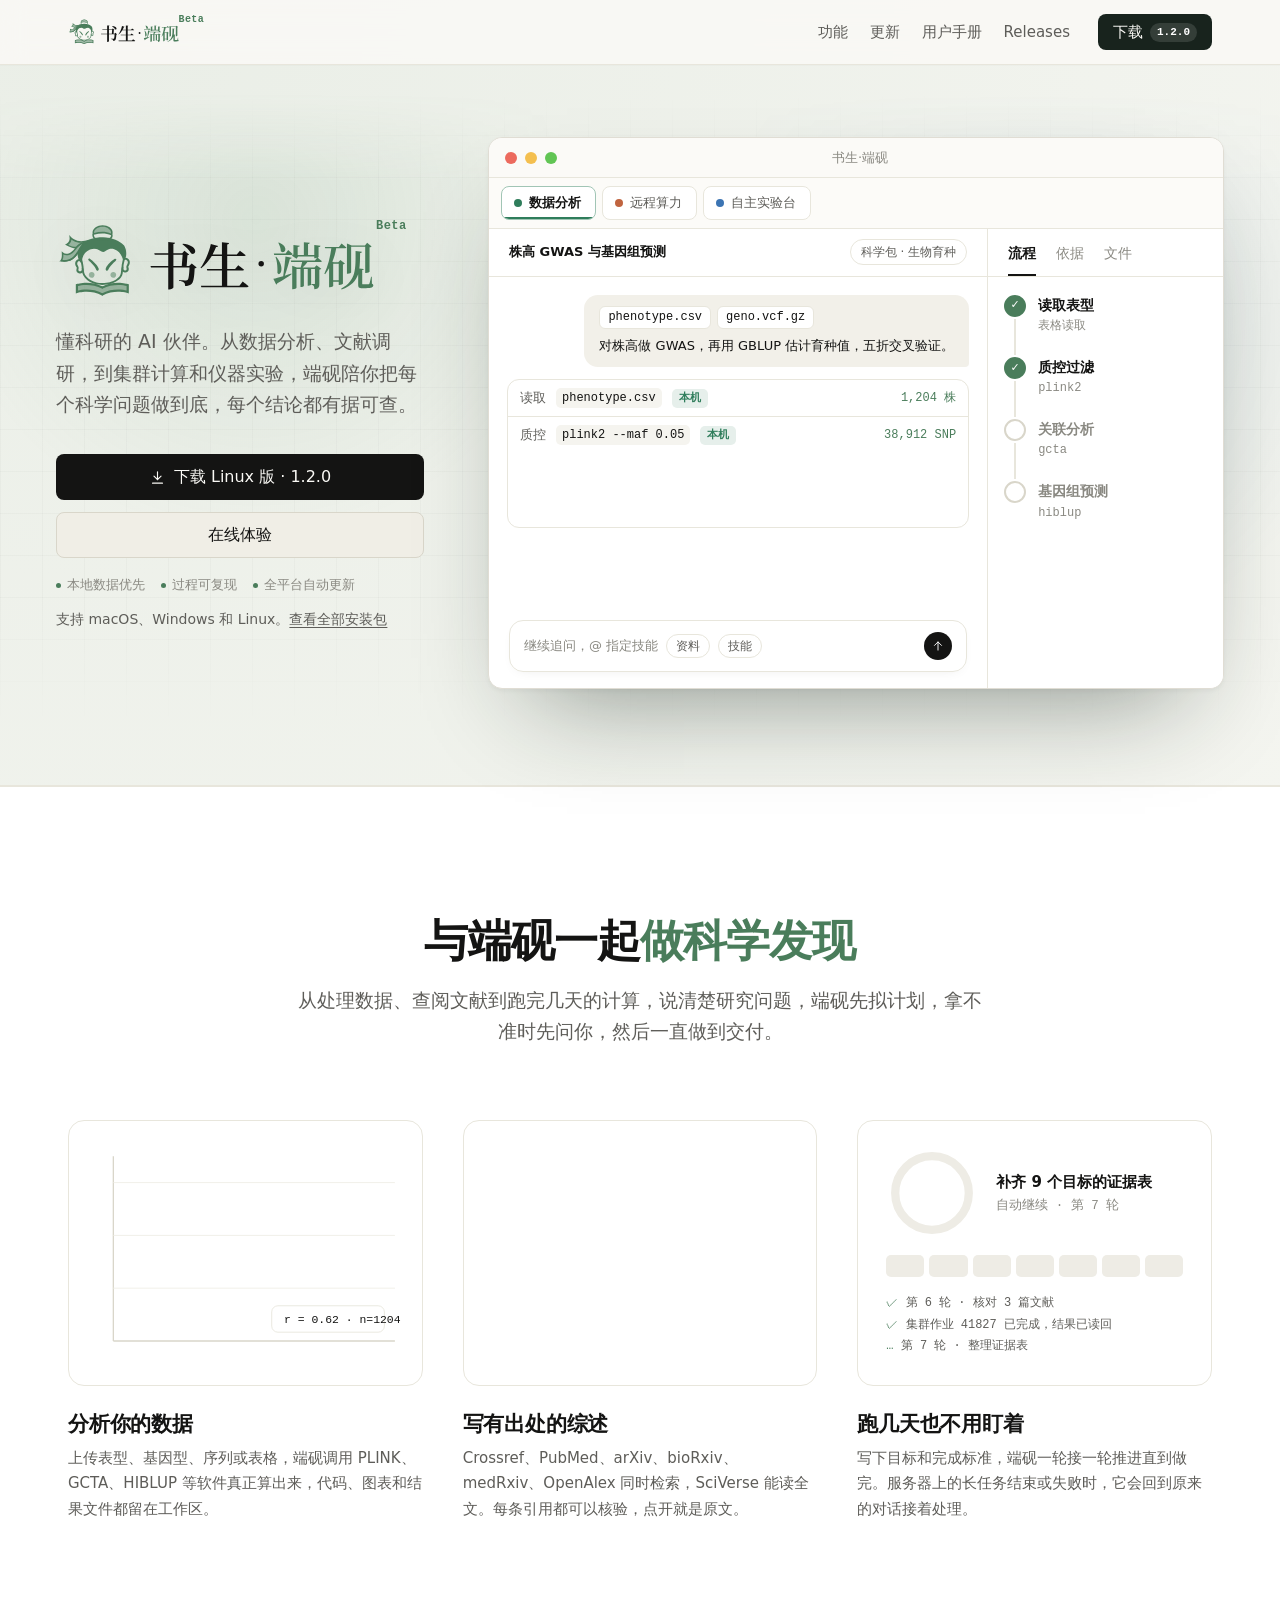
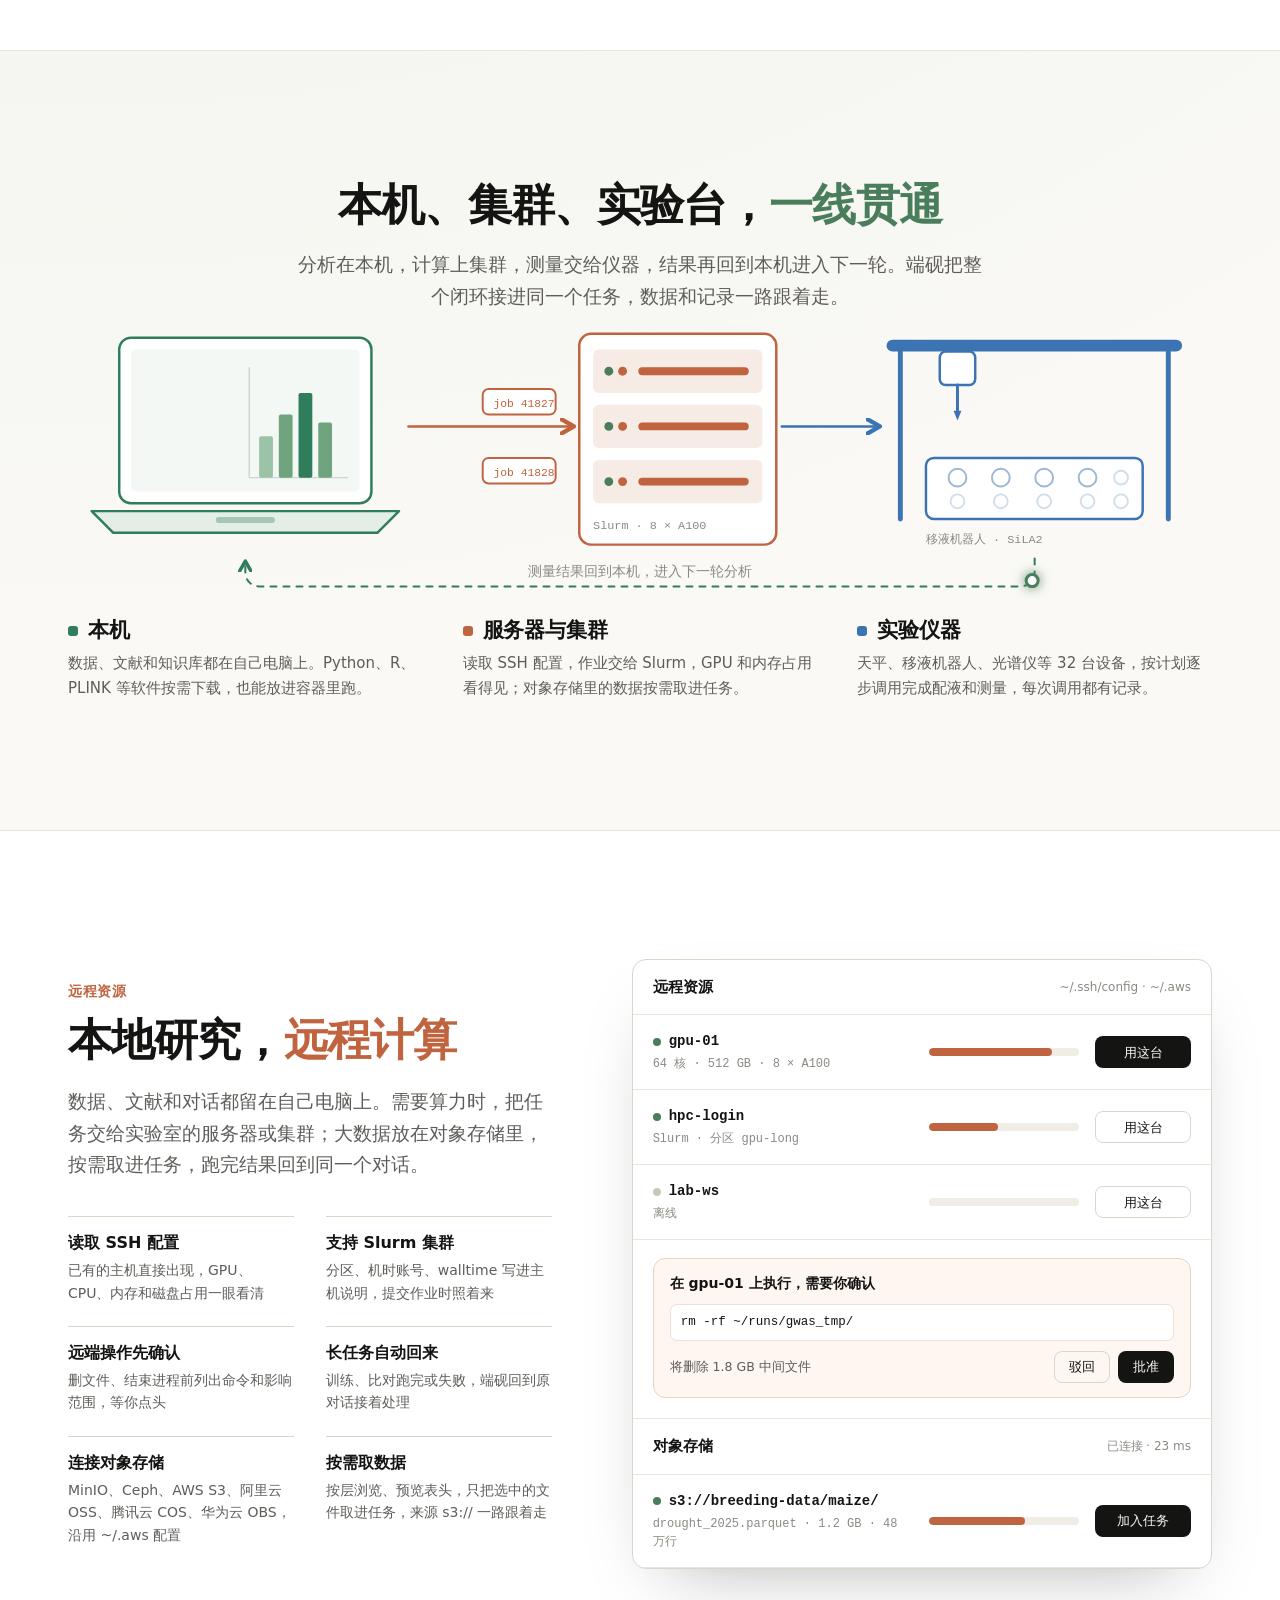
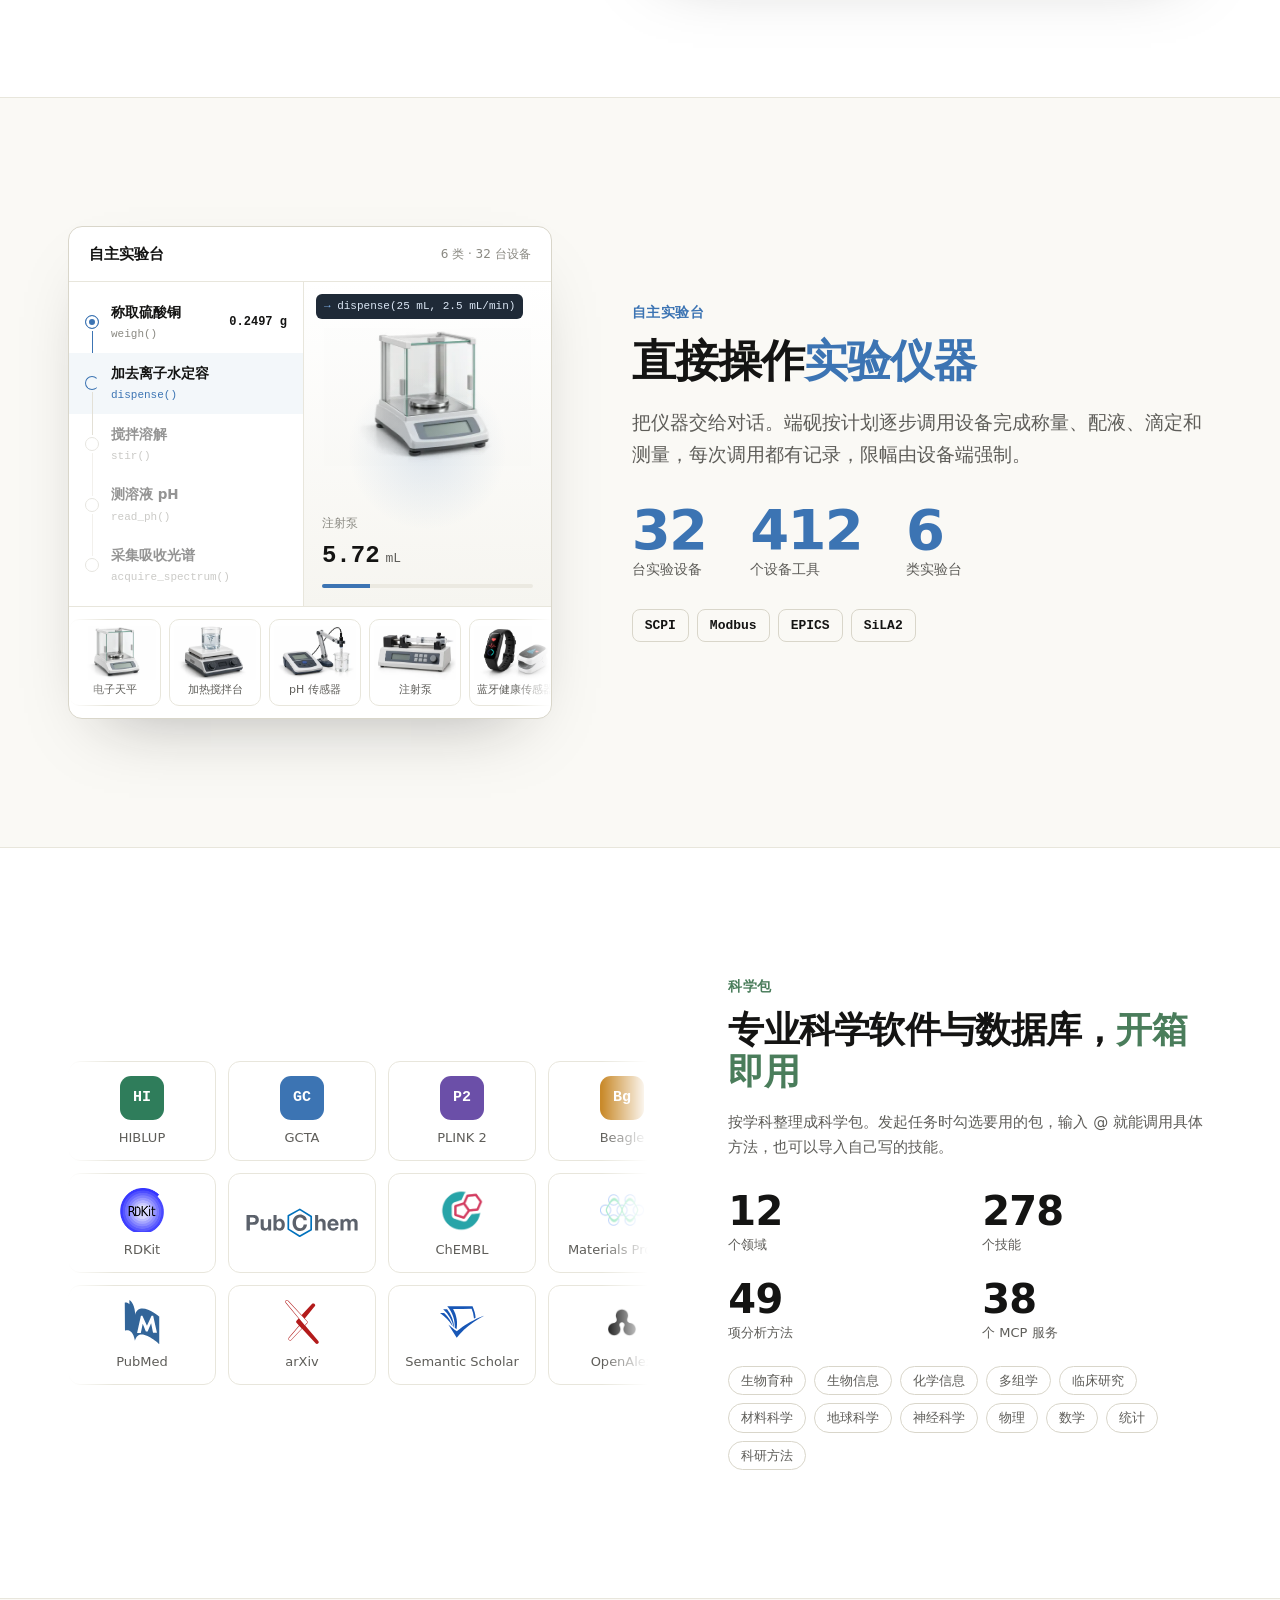
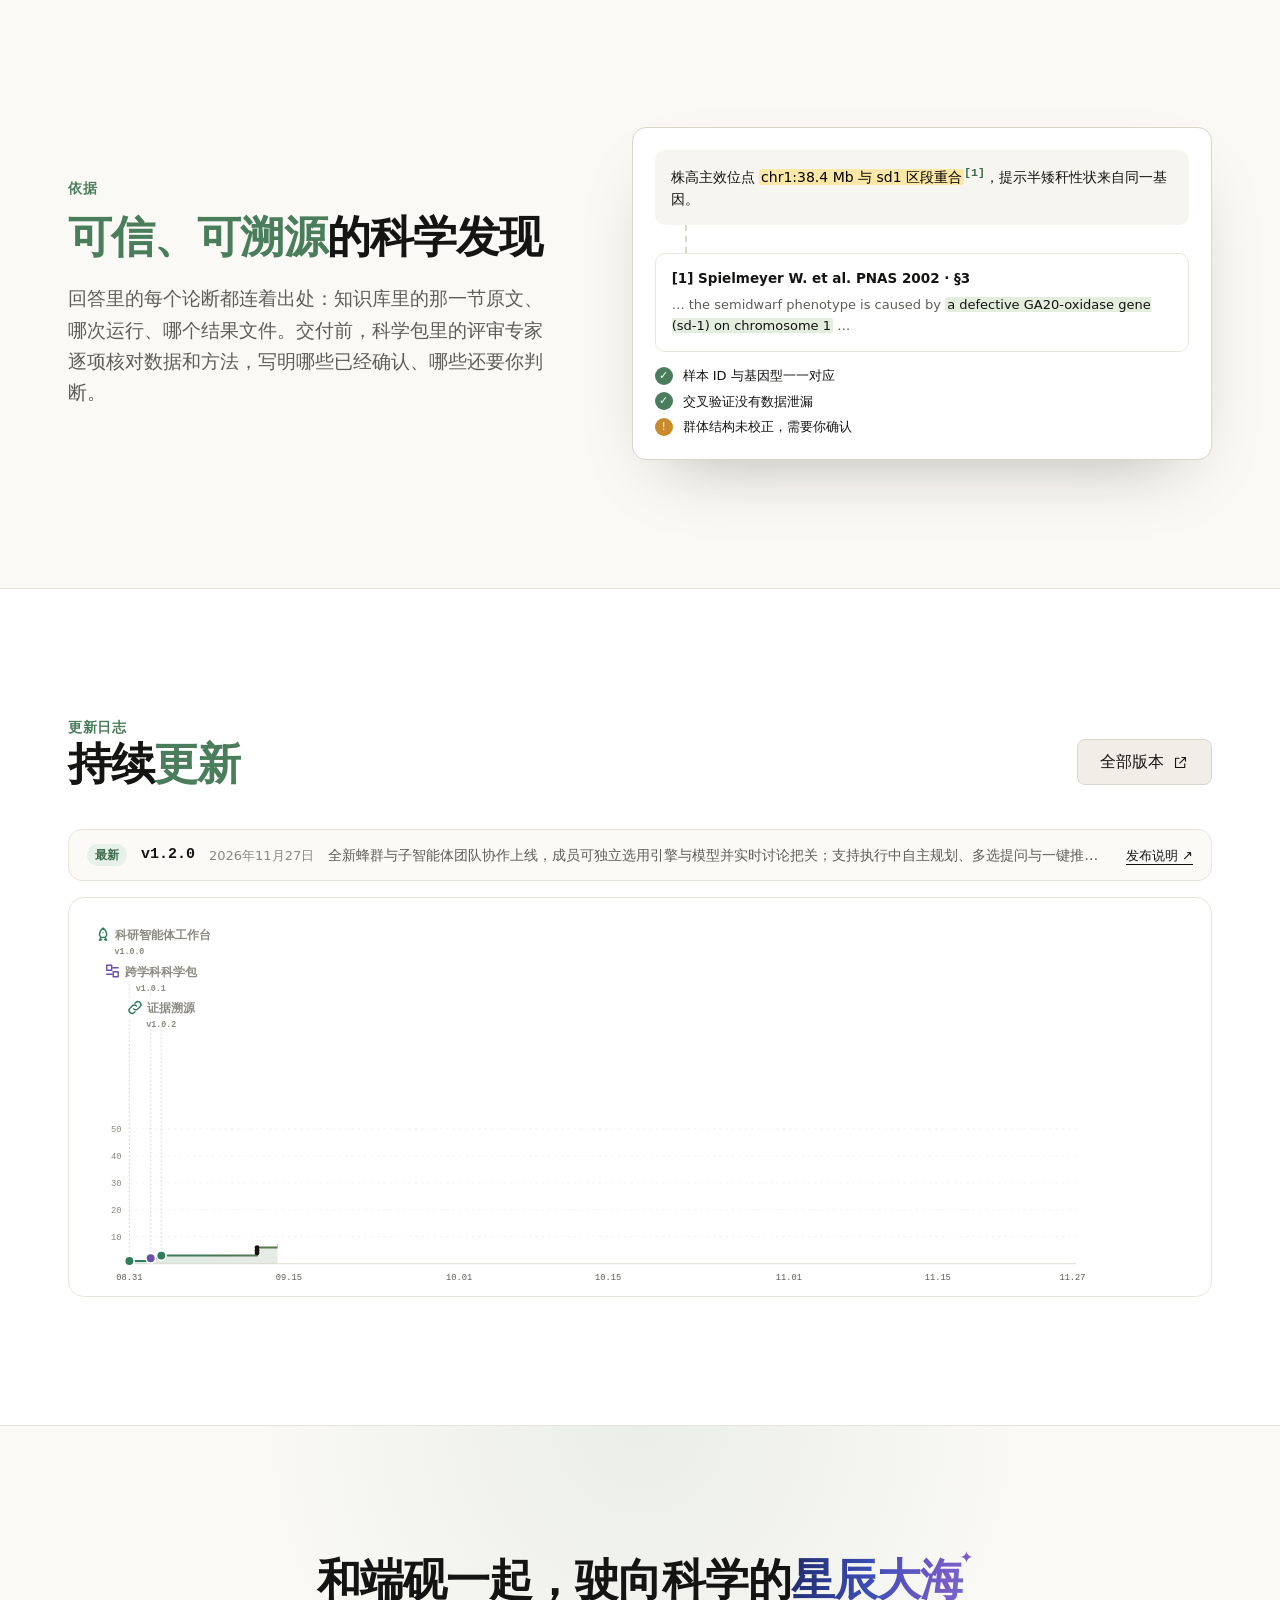
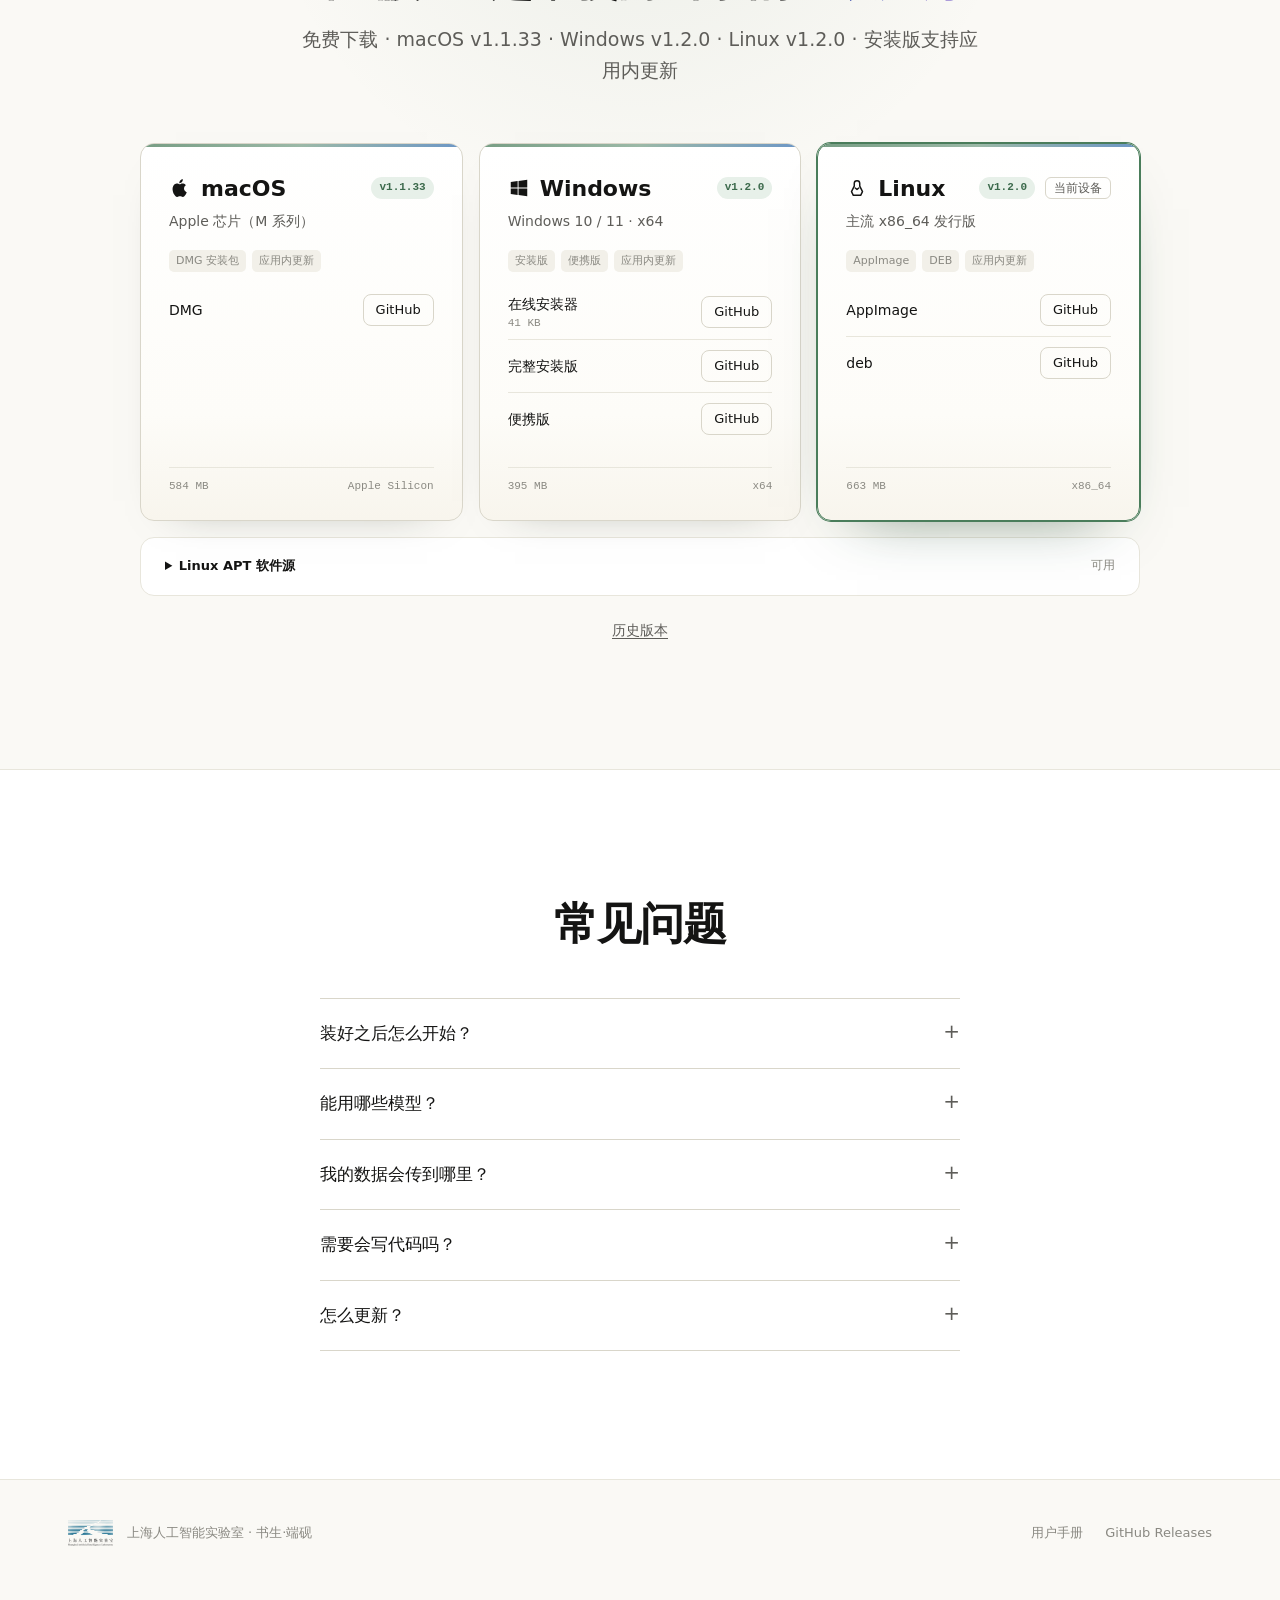
==== commit f5d65c78: "chore(pages): refresh latest release index" ====
--- a/index.html
+++ b/index.html
@@ -42,7 +42,7 @@
 <header class="top"><div class="wrap top-in">
   <a class="brand" href="./"><img class="wordmark" src="wordmark.svg" alt="书生·端砚"><sup class="beta">Beta</sup></a>
   <nav><a href="#connect">功能</a><a href="#releases">更新</a><a href="manual.html" class="keep">用户手册</a><a href="https://github.com/A3S-Lab/duanyan-releases/releases/latest" rel="noopener">Releases</a></nav>
-  <a class="btn btn-ink btn-sm nav-download" href="#download">下载 <span class="nav-version" id="nav-version">1.1.33</span></a>
+  <a class="btn btn-ink btn-sm nav-download" href="#download">下载 <span class="nav-version" id="nav-version">1.2.0</span></a>
 </div></header>
 
 <main>
@@ -421,10 +421,10 @@
   </div>
   <div class="latest-strip">
     <span class="latest-label">最新</span>
-    <strong id="latest-version">v1.1.33</strong>
-    <time id="latest-date" datetime="2026-11-26">2026年11月26日</time>
-    <p id="latest-summary">桌面端 1.1.33（macOS arm64、Windows x64、Linux x64）。Setup 为 Windows 安装版（支持应用内更新）；Portable 为 Windows 便携版；AppImage 为 Linux 便携应用；deb 为 Debian/Ubuntu 安装包；更新源为中心只读分发目录，此处镜像同一份安装包与更新元数据。</p>
-    <a id="latest-link" target="_blank" rel="noopener" href="https://github.com/A3S-Lab/duanyan-releases/releases/tag/v1.1.33">发布说明 ↗</a>
+    <strong id="latest-version">v1.2.0</strong>
+    <time id="latest-date" datetime="2026-11-27">2026年11月27日</time>
+    <p id="latest-summary">全新蜂群与子智能体团队协作上线，成员可独立选用引擎与模型并实时讨论把关；支持执行中自主规划、多选提问与一键推荐科学包和技能；一键优化提示词提速至约 1 秒，输入框「+」菜单、产物分组、素白默认主题与书生星光启动页全面焕新。</p>
+    <a id="latest-link" target="_blank" rel="noopener" href="https://github.com/A3S-Lab/duanyan-releases/releases/tag/v1.2.0">发布说明 ↗</a>
   </div>
   <figure class="milestones"><svg id="milestones" role="img" aria-label="累计发布版本与关键里程碑"></svg></figure>
 </div></section>
@@ -440,14 +440,14 @@
       <div class="os-badges"><span>DMG 安装包</span><span>应用内更新</span></div>
       <div class="go"><div class="dl-row"><span class="dl-k">DMG</span><a class="btn btn-line os-primary" id="mac-primary" href="https://github.com/A3S-Lab/duanyan-releases/releases/download/v1.1.33/Duanyan-Science-Discovery-1.1.33-arm64.dmg">GitHub</a><a class="btn btn-ink" id="mac-center-primary" hidden>A3S Lab</a></div></div>
       <div class="os-foot"><span id="mac-size">584 MB</span><span>Apple Silicon</span></div></article>
-    <article class="os" data-os="windows"><div class="t"><svg><use href="#win"/></svg><h3>Windows</h3><span class="os-version" id="windows-version">v1.1.33</span><span class="rl" hidden>当前设备</span></div><p class="ar">Windows 10 / 11 · x64</p>
+    <article class="os" data-os="windows"><div class="t"><svg><use href="#win"/></svg><h3>Windows</h3><span class="os-version" id="windows-version">v1.2.0</span><span class="rl" hidden>当前设备</span></div><p class="ar">Windows 10 / 11 · x64</p>
       <div class="os-badges"><span>安装版</span><span>便携版</span><span>应用内更新</span></div>
-      <div class="go"><div class="dl-row"><span class="dl-k">在线安装器 <small id="windows-online-size">41 KB</small></span><a class="btn btn-line" id="windows-online-github" href="https://github.com/A3S-Lab/duanyan-releases/releases/download/v1.1.33/Duanyan-Online-Setup-1.1.33.exe">GitHub</a><a class="btn btn-ink" id="windows-online-center" hidden>A3S Lab</a></div><div class="dl-row"><span class="dl-k">完整安装版</span><a class="btn btn-line os-primary" id="windows-primary" href="https://github.com/A3S-Lab/duanyan-releases/releases/download/v1.1.33/Duanyan-Science-Discovery-Setup-1.1.33-x64.exe">GitHub</a><a class="btn btn-line" id="windows-center-primary" hidden>A3S Lab</a></div><div class="dl-row"><span class="dl-k">便携版</span><a class="btn btn-line os-secondary" id="windows-secondary" href="https://github.com/A3S-Lab/duanyan-releases/releases/download/v1.1.33/Duanyan-Science-Discovery-Portable-1.1.33-x64.exe">GitHub</a><a class="btn btn-line" id="windows-center-secondary" hidden>A3S Lab</a></div></div>
+      <div class="go"><div class="dl-row"><span class="dl-k">在线安装器 <small id="windows-online-size">41 KB</small></span><a class="btn btn-line" id="windows-online-github" href="https://github.com/A3S-Lab/duanyan-releases/releases/download/v1.2.0/Duanyan-Online-Setup-1.2.0.exe">GitHub</a><a class="btn btn-ink" id="windows-online-center" hidden>A3S Lab</a></div><div class="dl-row"><span class="dl-k">完整安装版</span><a class="btn btn-line os-primary" id="windows-primary" href="https://github.com/A3S-Lab/duanyan-releases/releases/download/v1.2.0/Duanyan-Science-Discovery-Setup-1.2.0-x64.exe">GitHub</a><a class="btn btn-line" id="windows-center-primary" hidden>A3S Lab</a></div><div class="dl-row"><span class="dl-k">便携版</span><a class="btn btn-line os-secondary" id="windows-secondary" href="https://github.com/A3S-Lab/duanyan-releases/releases/download/v1.2.0/Duanyan-Science-Discovery-Portable-1.2.0-x64.exe">GitHub</a><a class="btn btn-line" id="windows-center-secondary" hidden>A3S Lab</a></div></div>
       <div class="os-foot"><span id="windows-size">395 MB</span><span>x64</span></div></article>
-    <article class="os" data-os="linux"><div class="t"><svg><use href="#tux"/></svg><h3>Linux</h3><span class="os-version" id="linux-version">v1.1.33</span><span class="rl" hidden>当前设备</span></div><p class="ar">主流 x86_64 发行版</p>
+    <article class="os" data-os="linux"><div class="t"><svg><use href="#tux"/></svg><h3>Linux</h3><span class="os-version" id="linux-version">v1.2.0</span><span class="rl" hidden>当前设备</span></div><p class="ar">主流 x86_64 发行版</p>
       <div class="os-badges"><span>AppImage</span><span>DEB</span><span>应用内更新</span></div>
-      <div class="go"><div class="dl-row"><span class="dl-k">AppImage</span><a class="btn btn-line os-primary" id="linux-primary" href="https://github.com/A3S-Lab/duanyan-releases/releases/download/v1.1.33/Duanyan-Science-Discovery-1.1.33-x86_64.AppImage">GitHub</a><a class="btn btn-ink" id="linux-center-primary" hidden>A3S Lab</a></div><div class="dl-row"><span class="dl-k">deb</span><a class="btn btn-line os-secondary" id="linux-secondary" href="https://github.com/A3S-Lab/duanyan-releases/releases/download/v1.1.33/Duanyan-Science-Discovery-1.1.33-amd64.deb">GitHub</a><a class="btn btn-line" id="linux-center-secondary" hidden>A3S Lab</a></div></div>
-      <div class="os-foot"><span id="linux-size">662 MB</span><span>x86_64</span></div></article>
+      <div class="go"><div class="dl-row"><span class="dl-k">AppImage</span><a class="btn btn-line os-primary" id="linux-primary" href="https://github.com/A3S-Lab/duanyan-releases/releases/download/v1.2.0/Duanyan-Science-Discovery-1.2.0-x86_64.AppImage">GitHub</a><a class="btn btn-ink" id="linux-center-primary" hidden>A3S Lab</a></div><div class="dl-row"><span class="dl-k">deb</span><a class="btn btn-line os-secondary" id="linux-secondary" href="https://github.com/A3S-Lab/duanyan-releases/releases/download/v1.2.0/Duanyan-Science-Discovery-1.2.0-amd64.deb">GitHub</a><a class="btn btn-line" id="linux-center-secondary" hidden>A3S Lab</a></div></div>
+      <div class="os-foot"><span id="linux-size">663 MB</span><span>x86_64</span></div></article>
       <details class="apt-setup" id="linux-apt">
         <summary>Linux APT 软件源 <span id="linux-apt-status">准备中</span></summary>
         <p id="linux-apt-pending">签名仓库准备就绪后，这里将提供公钥和安装步骤。</p>
